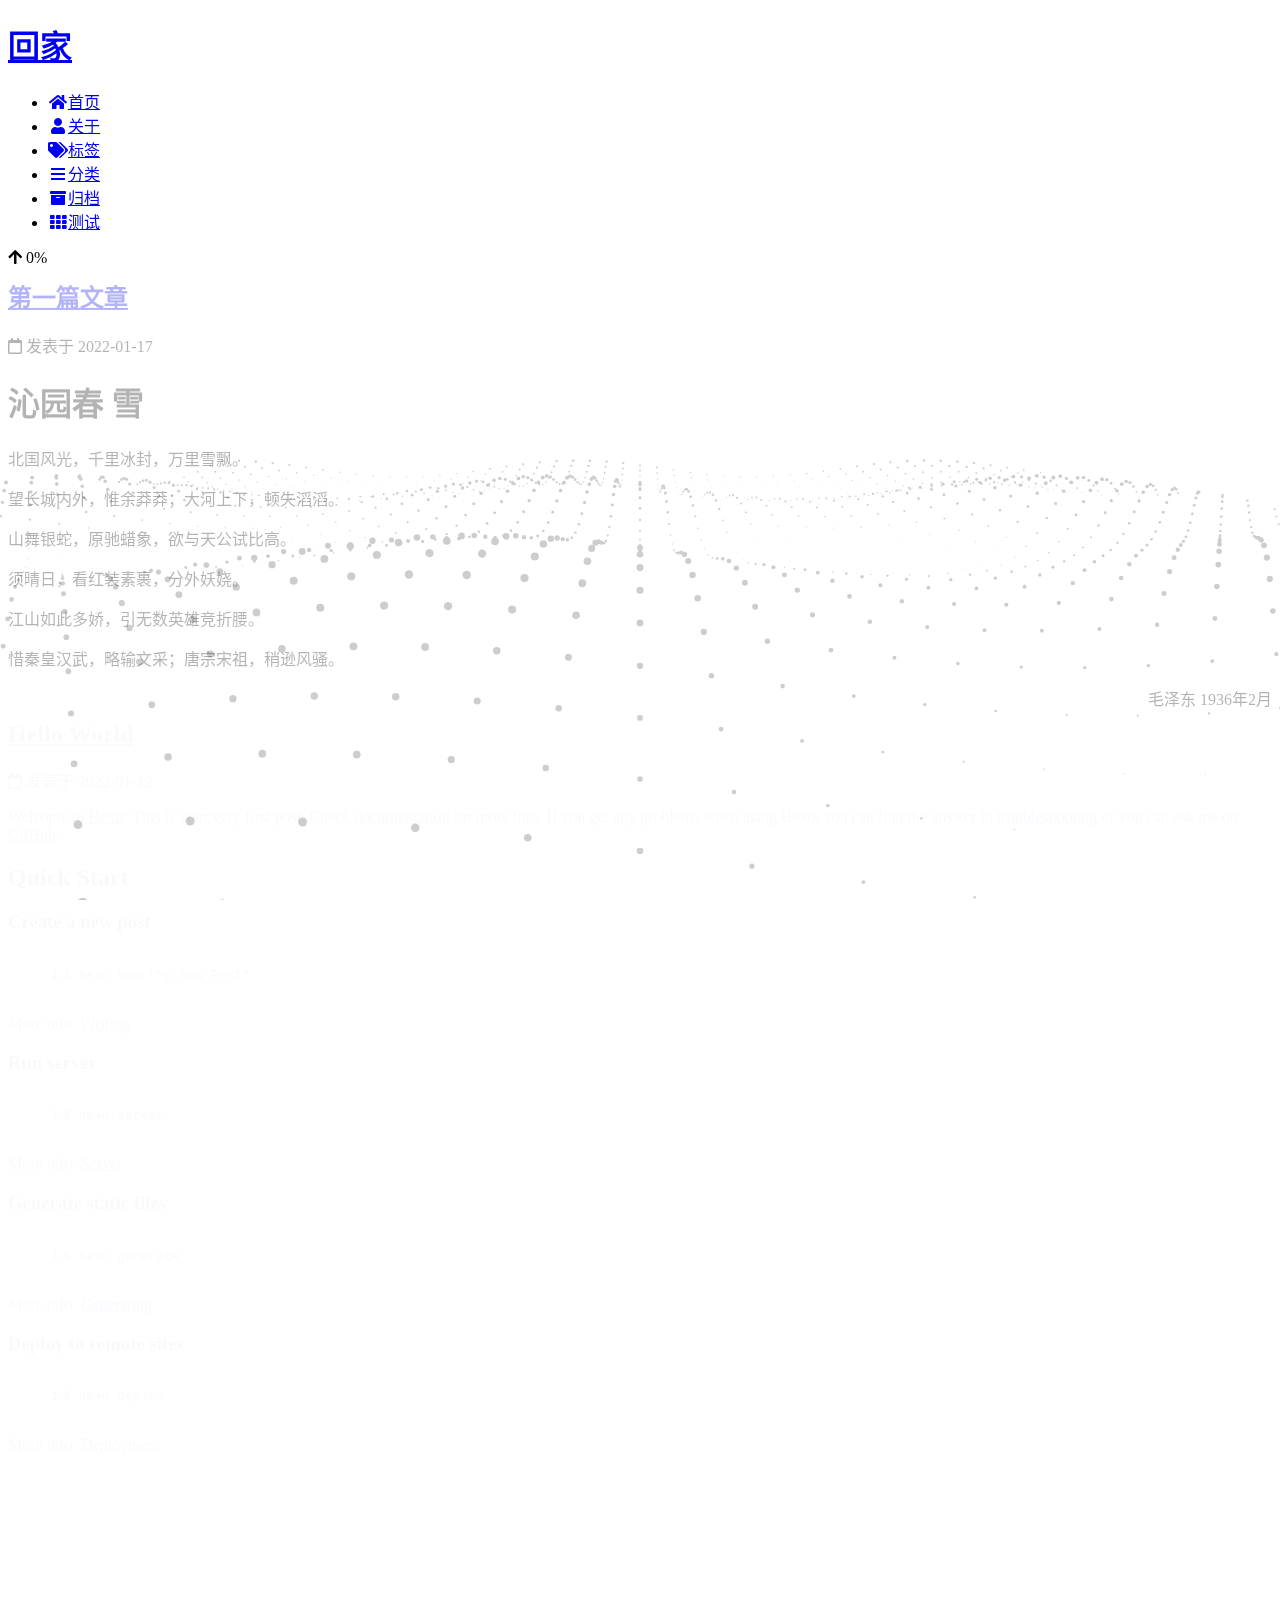
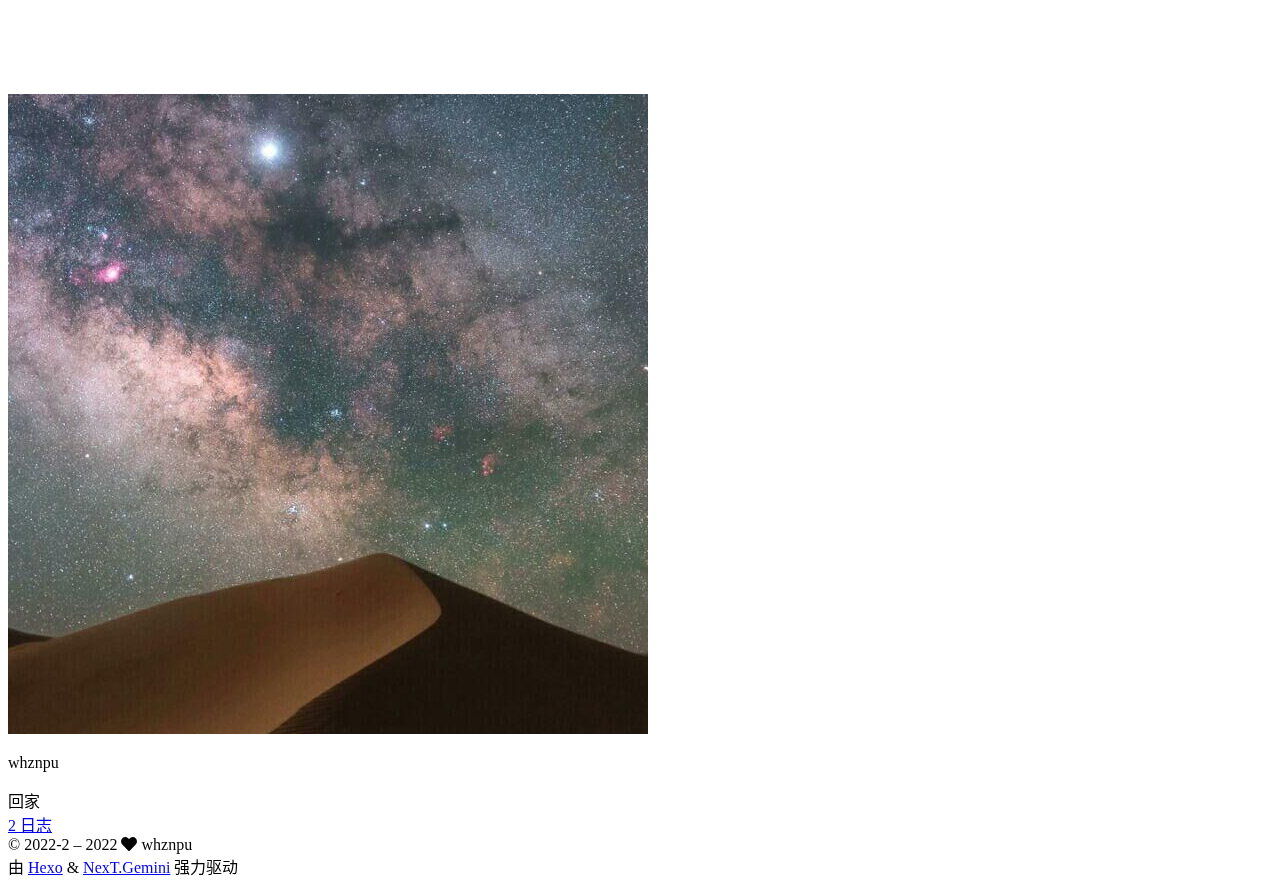
==== index.html @ f965d130 "Site updated: 2022-01-17 21:13:20" ====
<!DOCTYPE html>
<html lang="zh-CN">
<head>
  <meta charset="UTF-8">
<meta name="viewport" content="width=device-width, initial-scale=1, maximum-scale=2">
<meta name="theme-color" content="#222">
<meta name="generator" content="Hexo 6.0.0">
  <link rel="apple-touch-icon" sizes="180x180" href="/images/apple-touch-icon-next.png">
  <link rel="icon" type="image/png" sizes="32x32" href="/images/95.png">
  <link rel="icon" type="image/png" sizes="16x16" href="/images/g8.png">
  <link rel="mask-icon" href="/images/logo.svg" color="#222">

<link rel="stylesheet" href="/css/main.css">


<link rel="stylesheet" href="/lib/font-awesome/css/all.min.css">

<script id="hexo-configurations">
    var NexT = window.NexT || {};
    var CONFIG = {"hostname":"gitee.com","root":"/","scheme":"Gemini","version":"7.8.0","exturl":false,"sidebar":{"position":"left","display":"post","padding":18,"offset":12,"onmobile":false},"copycode":{"enable":false,"show_result":false,"style":null},"back2top":{"enable":true,"sidebar":false,"scrollpercent":false},"bookmark":{"enable":false,"color":"#222","save":"auto"},"fancybox":false,"mediumzoom":false,"lazyload":false,"pangu":false,"comments":{"style":"tabs","active":null,"storage":true,"lazyload":false,"nav":null},"algolia":{"hits":{"per_page":10},"labels":{"input_placeholder":"Search for Posts","hits_empty":"We didn't find any results for the search: ${query}","hits_stats":"${hits} results found in ${time} ms"}},"localsearch":{"enable":false,"trigger":"auto","top_n_per_article":1,"unescape":false,"preload":false},"motion":{"enable":true,"async":false,"transition":{"post_block":"fadeIn","post_header":"slideDownIn","post_body":"slideDownIn","coll_header":"slideLeftIn","sidebar":"slideUpIn"}}};
  </script>

  <meta name="description" content="回家">
<meta property="og:type" content="website">
<meta property="og:title" content="回家">
<meta property="og:url" content="https://gitee.com/wszdc/index.html">
<meta property="og:site_name" content="回家">
<meta property="og:description" content="回家">
<meta property="og:locale" content="zh_CN">
<meta property="article:author" content="whznpu">
<meta name="twitter:card" content="summary">

<link rel="canonical" href="https://gitee.com/wszdc/">


<script id="page-configurations">
  // https://hexo.io/docs/variables.html
  CONFIG.page = {
    sidebar: "",
    isHome : true,
    isPost : false,
    lang   : 'zh-CN'
  };
</script>

  <title>回家</title>
  






  <noscript>
  <style>
  .use-motion .brand,
  .use-motion .menu-item,
  .sidebar-inner,
  .use-motion .post-block,
  .use-motion .pagination,
  .use-motion .comments,
  .use-motion .post-header,
  .use-motion .post-body,
  .use-motion .collection-header { opacity: initial; }

  .use-motion .site-title,
  .use-motion .site-subtitle {
    opacity: initial;
    top: initial;
  }

  .use-motion .logo-line-before i { left: initial; }
  .use-motion .logo-line-after i { right: initial; }
  </style>
</noscript>

</head>

<body itemscope itemtype="http://schema.org/WebPage">
  <div class="container use-motion">
    <div class="headband"></div>

    <header class="header" itemscope itemtype="http://schema.org/WPHeader">
      <div class="header-inner"><div class="site-brand-container">
  <div class="site-nav-toggle">
    <div class="toggle" aria-label="切换导航栏">
      <span class="toggle-line toggle-line-first"></span>
      <span class="toggle-line toggle-line-middle"></span>
      <span class="toggle-line toggle-line-last"></span>
    </div>
  </div>

  <div class="site-meta">

    <a href="/" class="brand" rel="start">
      <span class="logo-line-before"><i></i></span>
      <h1 class="site-title">回家</h1>
      <span class="logo-line-after"><i></i></span>
    </a>
  </div>

  <div class="site-nav-right">
    <div class="toggle popup-trigger">
    </div>
  </div>
</div>




<nav class="site-nav">
  <ul id="menu" class="main-menu menu">
        <li class="menu-item menu-item-home">

    <a href="/" rel="section"><i class="fa fa-home fa-fw"></i>首页</a>

  </li>
        <li class="menu-item menu-item-about">

    <a href="/about/" rel="section"><i class="fa fa-user fa-fw"></i>关于</a>

  </li>
        <li class="menu-item menu-item-tags">

    <a href="/tags/" rel="section"><i class="fa fa-tags fa-fw"></i>标签</a>

  </li>
        <li class="menu-item menu-item-categories">

    <a href="/categories/" rel="section"><i class="fa fa-bars fa-fw"></i>分类</a>

  </li>
        <li class="menu-item menu-item-archives">

    <a href="/archives/" rel="section"><i class="fa fa-archive fa-fw"></i>归档</a>

  </li>
        <li class="menu-item menu-item-test">

    <a href="/test/" rel="section"><i class="fa fa-th fa-fw"></i>测试</a>

  </li>
  </ul>
</nav>




</div>
    </header>

    
  <div class="back-to-top">
    <i class="fa fa-arrow-up"></i>
    <span>0%</span>
  </div>


    <main class="main">
      <div class="main-inner">
        <div class="content-wrap">
          

          <div class="content index posts-expand">
            
      
  
  
  <article itemscope itemtype="http://schema.org/Article" class="post-block" lang="zh-CN">
    <link itemprop="mainEntityOfPage" href="https://gitee.com/wszdc/2022/01/17/%E7%AC%AC%E4%B8%80%E7%AF%87%E6%96%87%E7%AB%A0/">

    <span hidden itemprop="author" itemscope itemtype="http://schema.org/Person">
      <meta itemprop="image" content="/images/avatar.gif">
      <meta itemprop="name" content="whznpu">
      <meta itemprop="description" content="回家">
    </span>

    <span hidden itemprop="publisher" itemscope itemtype="http://schema.org/Organization">
      <meta itemprop="name" content="回家">
    </span>
      <header class="post-header">
        <h2 class="post-title" itemprop="name headline">
          
            <a href="/2022/01/17/%E7%AC%AC%E4%B8%80%E7%AF%87%E6%96%87%E7%AB%A0/" class="post-title-link" itemprop="url">第一篇文章</a>
        </h2>

        <div class="post-meta">
            <span class="post-meta-item">
              <span class="post-meta-item-icon">
                <i class="far fa-calendar"></i>
              </span>
              <span class="post-meta-item-text">发表于</span>
              

              <time title="创建时间：2022-01-17 21:09:58 / 修改时间：21:12:58" itemprop="dateCreated datePublished" datetime="2022-01-17T21:09:58+08:00">2022-01-17</time>
            </span>

          

        </div>
      </header>

    
    
    
    <div class="post-body" itemprop="articleBody">

      
          <h1 id="沁园春-雪"><a href="#沁园春-雪" class="headerlink" title="沁园春 雪"></a>沁园春 雪</h1><p>北国风光，千里冰封，万里雪飘。</p>
<p>望长城内外，惟余莽莽；大河上下，顿失滔滔。</p>
<p>山舞银蛇，原驰蜡象，欲与天公试比高。</p>
<p>须晴日，看红装素裹，分外妖娆。</p>
<p>江山如此多娇，引无数英雄竞折腰。</p>
<p>惜秦皇汉武，略输文采；唐宗宋祖，稍逊风骚。</p>
<p align="right">毛泽东 1936年2月</p>


      
    </div>

    
    
    
      <footer class="post-footer">
        <div class="post-eof"></div>
      </footer>
  </article>
  
  
  

      
  
  
  <article itemscope itemtype="http://schema.org/Article" class="post-block" lang="zh-CN">
    <link itemprop="mainEntityOfPage" href="https://gitee.com/wszdc/2022/01/12/hello-world/">

    <span hidden itemprop="author" itemscope itemtype="http://schema.org/Person">
      <meta itemprop="image" content="/images/avatar.gif">
      <meta itemprop="name" content="whznpu">
      <meta itemprop="description" content="回家">
    </span>

    <span hidden itemprop="publisher" itemscope itemtype="http://schema.org/Organization">
      <meta itemprop="name" content="回家">
    </span>
      <header class="post-header">
        <h2 class="post-title" itemprop="name headline">
          
            <a href="/2022/01/12/hello-world/" class="post-title-link" itemprop="url">Hello World</a>
        </h2>

        <div class="post-meta">
            <span class="post-meta-item">
              <span class="post-meta-item-icon">
                <i class="far fa-calendar"></i>
              </span>
              <span class="post-meta-item-text">发表于</span>

              <time title="创建时间：2022-01-12 22:03:04" itemprop="dateCreated datePublished" datetime="2022-01-12T22:03:04+08:00">2022-01-12</time>
            </span>

          

        </div>
      </header>

    
    
    
    <div class="post-body" itemprop="articleBody">

      
          <p>Welcome to <a target="_blank" rel="noopener" href="https://hexo.io/">Hexo</a>! This is your very first post. Check <a target="_blank" rel="noopener" href="https://hexo.io/docs/">documentation</a> for more info. If you get any problems when using Hexo, you can find the answer in <a target="_blank" rel="noopener" href="https://hexo.io/docs/troubleshooting.html">troubleshooting</a> or you can ask me on <a target="_blank" rel="noopener" href="https://github.com/hexojs/hexo/issues">GitHub</a>.</p>
<h2 id="Quick-Start"><a href="#Quick-Start" class="headerlink" title="Quick Start"></a>Quick Start</h2><h3 id="Create-a-new-post"><a href="#Create-a-new-post" class="headerlink" title="Create a new post"></a>Create a new post</h3><figure class="highlight bash"><table><tr><td class="gutter"><pre><span class="line">1</span><br></pre></td><td class="code"><pre><span class="line">$ hexo new <span class="string">&quot;My New Post&quot;</span></span><br></pre></td></tr></table></figure>

<p>More info: <a target="_blank" rel="noopener" href="https://hexo.io/docs/writing.html">Writing</a></p>
<h3 id="Run-server"><a href="#Run-server" class="headerlink" title="Run server"></a>Run server</h3><figure class="highlight bash"><table><tr><td class="gutter"><pre><span class="line">1</span><br></pre></td><td class="code"><pre><span class="line">$ hexo server</span><br></pre></td></tr></table></figure>

<p>More info: <a target="_blank" rel="noopener" href="https://hexo.io/docs/server.html">Server</a></p>
<h3 id="Generate-static-files"><a href="#Generate-static-files" class="headerlink" title="Generate static files"></a>Generate static files</h3><figure class="highlight bash"><table><tr><td class="gutter"><pre><span class="line">1</span><br></pre></td><td class="code"><pre><span class="line">$ hexo generate</span><br></pre></td></tr></table></figure>

<p>More info: <a target="_blank" rel="noopener" href="https://hexo.io/docs/generating.html">Generating</a></p>
<h3 id="Deploy-to-remote-sites"><a href="#Deploy-to-remote-sites" class="headerlink" title="Deploy to remote sites"></a>Deploy to remote sites</h3><figure class="highlight bash"><table><tr><td class="gutter"><pre><span class="line">1</span><br></pre></td><td class="code"><pre><span class="line">$ hexo deploy</span><br></pre></td></tr></table></figure>

<p>More info: <a target="_blank" rel="noopener" href="https://hexo.io/docs/one-command-deployment.html">Deployment</a></p>

      
    </div>

    
    
    
      <footer class="post-footer">
        <div class="post-eof"></div>
      </footer>
  </article>
  
  
  


  



          </div>
          

<script>
  window.addEventListener('tabs:register', () => {
    let { activeClass } = CONFIG.comments;
    if (CONFIG.comments.storage) {
      activeClass = localStorage.getItem('comments_active') || activeClass;
    }
    if (activeClass) {
      let activeTab = document.querySelector(`a[href="#comment-${activeClass}"]`);
      if (activeTab) {
        activeTab.click();
      }
    }
  });
  if (CONFIG.comments.storage) {
    window.addEventListener('tabs:click', event => {
      if (!event.target.matches('.tabs-comment .tab-content .tab-pane')) return;
      let commentClass = event.target.classList[1];
      localStorage.setItem('comments_active', commentClass);
    });
  }
</script>

        </div>
          
  
  <div class="toggle sidebar-toggle">
    <span class="toggle-line toggle-line-first"></span>
    <span class="toggle-line toggle-line-middle"></span>
    <span class="toggle-line toggle-line-last"></span>
  </div>

  <aside class="sidebar">
    <div class="sidebar-inner">

      <ul class="sidebar-nav motion-element">
        <li class="sidebar-nav-toc">
          文章目录
        </li>
        <li class="sidebar-nav-overview">
          站点概览
        </li>
      </ul>

      <!--noindex-->
      <div class="post-toc-wrap sidebar-panel">
      </div>
      <!--/noindex-->

      <div class="site-overview-wrap sidebar-panel">
        <div class="site-author motion-element" itemprop="author" itemscope itemtype="http://schema.org/Person">
    <img class="site-author-image" itemprop="image" alt="whznpu"
      src="/images/avatar.gif">
  <p class="site-author-name" itemprop="name">whznpu</p>
  <div class="site-description" itemprop="description">回家</div>
</div>
<div class="site-state-wrap motion-element">
  <nav class="site-state">
      <div class="site-state-item site-state-posts">
          <a href="/archives/">
        
          <span class="site-state-item-count">2</span>
          <span class="site-state-item-name">日志</span>
        </a>
      </div>
  </nav>
</div>



      </div>

    </div>
  </aside>
  <div id="sidebar-dimmer"></div>


      </div>
    </main>

    <footer class="footer">
      <div class="footer-inner">
        

        

<div class="copyright">
  
  &copy; 2022-2 – 
  <span itemprop="copyrightYear">2022</span>
  <span class="with-love">
    <i class="fa fa-heart"></i>
  </span>
  <span class="author" itemprop="copyrightHolder">whznpu</span>
</div>
  <div class="powered-by">由 <a href="https://hexo.io/" class="theme-link" rel="noopener" target="_blank">Hexo</a> & <a href="https://theme-next.org/" class="theme-link" rel="noopener" target="_blank">NexT.Gemini</a> 强力驱动
  </div>

        








      </div>
    </footer>
  </div>

  
  <script src="/lib/anime.min.js"></script>
  <script src="/lib/velocity/velocity.min.js"></script>
  <script src="/lib/velocity/velocity.ui.min.js"></script>

<script src="/js/utils.js"></script>

<script src="/js/motion.js"></script>


<script src="/js/schemes/pisces.js"></script>


<script src="/js/next-boot.js"></script>


  <script defer src="/lib/three/three.min.js"></script>
    <script defer src="/lib/three/three-waves.min.js"></script>


  















  

  

</body>
</html>
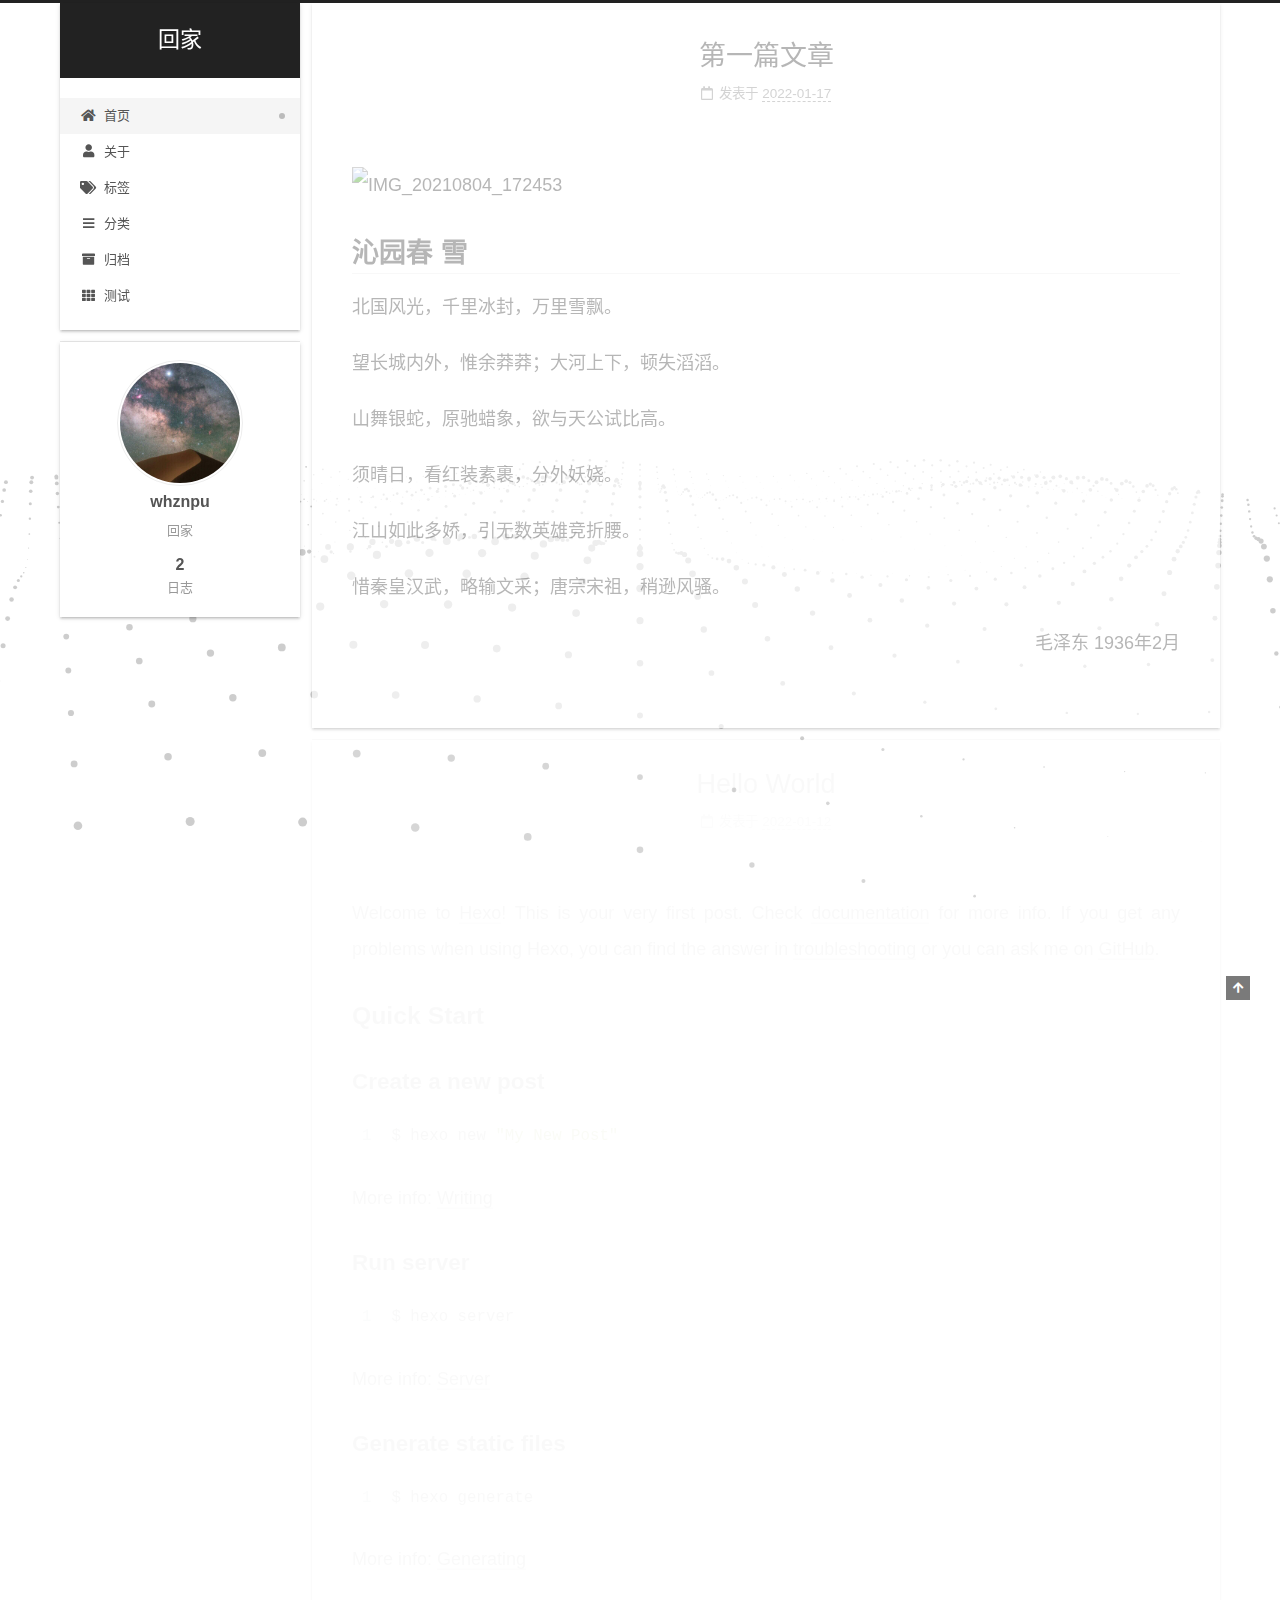
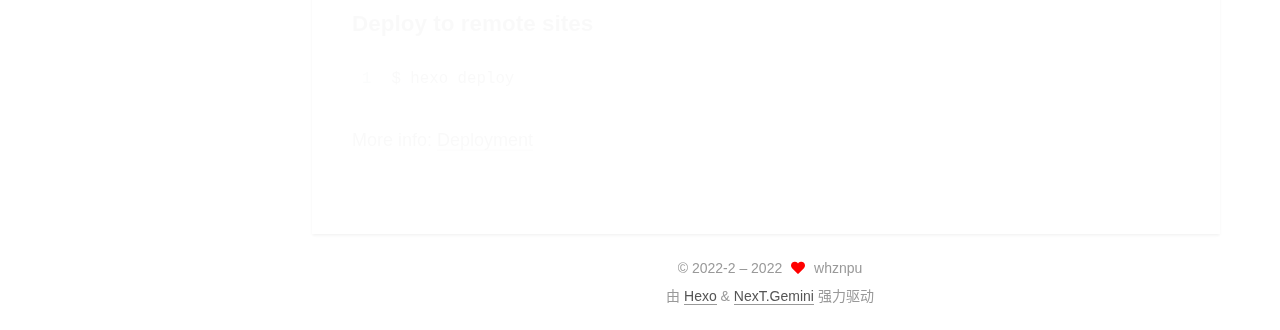
==== commit 431415ab: "Site updated: 2022-01-17 21:26:29" ====
--- a/index.html
+++ b/index.html
@@ -192,7 +192,7 @@
               <span class="post-meta-item-text">发表于</span>
               
 
-              <time title="创建时间：2022-01-17 21:09:58 / 修改时间：21:12:58" itemprop="dateCreated datePublished" datetime="2022-01-17T21:09:58+08:00">2022-01-17</time>
+              <time title="创建时间：2022-01-17 21:09:58 / 修改时间：21:26:05" itemprop="dateCreated datePublished" datetime="2022-01-17T21:09:58+08:00">2022-01-17</time>
             </span>
 
           
@@ -206,7 +206,8 @@
     <div class="post-body" itemprop="articleBody">
 
       
-          <h1 id="沁园春-雪"><a href="#沁园春-雪" class="headerlink" title="沁园春 雪"></a>沁园春 雪</h1><p>北国风光，千里冰封，万里雪飘。</p>
+          <p><img src="IMG_20210804_172453.jpg" alt="IMG_20210804_172453"></p>
+<h1 id="沁园春-雪"><a href="#沁园春-雪" class="headerlink" title="沁园春 雪"></a>沁园春 雪</h1><p>北国风光，千里冰封，万里雪飘。</p>
 <p>望长城内外，惟余莽莽；大河上下，顿失滔滔。</p>
 <p>山舞银蛇，原驰蜡象，欲与天公试比高。</p>
 <p>须晴日，看红装素裹，分外妖娆。</p>
--- a/css/main.css
+++ b/css/main.css
@@ -0,0 +1,2579 @@
+:root {
+  --body-bg-color: #eee;
+  --content-bg-color: #fff;
+  --card-bg-color: #f5f5f5;
+  --text-color: #555;
+  --blockquote-color: #666;
+  --link-color: #555;
+  --link-hover-color: #222;
+  --brand-color: #fff;
+  --brand-hover-color: #fff;
+  --table-row-odd-bg-color: #f9f9f9;
+  --table-row-hover-bg-color: #f5f5f5;
+  --menu-item-bg-color: #f5f5f5;
+  --btn-default-bg: #fff;
+  --btn-default-color: #555;
+  --btn-default-border-color: #555;
+  --btn-default-hover-bg: #222;
+  --btn-default-hover-color: #fff;
+  --btn-default-hover-border-color: #222;
+}
+html {
+  line-height: 1.15; /* 1 */
+  -webkit-text-size-adjust: 100%; /* 2 */
+}
+body {
+  margin: 0;
+}
+main {
+  display: block;
+}
+h1 {
+  font-size: 2em;
+  margin: 0.67em 0;
+}
+hr {
+  box-sizing: content-box; /* 1 */
+  height: 0; /* 1 */
+  overflow: visible; /* 2 */
+}
+pre {
+  font-family: monospace, monospace; /* 1 */
+  font-size: 1em; /* 2 */
+}
+a {
+  background: transparent;
+}
+abbr[title] {
+  border-bottom: none; /* 1 */
+  text-decoration: underline; /* 2 */
+  text-decoration: underline dotted; /* 2 */
+}
+b,
+strong {
+  font-weight: bolder;
+}
+code,
+kbd,
+samp {
+  font-family: monospace, monospace; /* 1 */
+  font-size: 1em; /* 2 */
+}
+small {
+  font-size: 80%;
+}
+sub,
+sup {
+  font-size: 75%;
+  line-height: 0;
+  position: relative;
+  vertical-align: baseline;
+}
+sub {
+  bottom: -0.25em;
+}
+sup {
+  top: -0.5em;
+}
+img {
+  border-style: none;
+}
+button,
+input,
+optgroup,
+select,
+textarea {
+  font-family: inherit; /* 1 */
+  font-size: 100%; /* 1 */
+  line-height: 1.15; /* 1 */
+  margin: 0; /* 2 */
+}
+button,
+input {
+/* 1 */
+  overflow: visible;
+}
+button,
+select {
+/* 1 */
+  text-transform: none;
+}
+button,
+[type='button'],
+[type='reset'],
+[type='submit'] {
+  -webkit-appearance: button;
+}
+button::-moz-focus-inner,
+[type='button']::-moz-focus-inner,
+[type='reset']::-moz-focus-inner,
+[type='submit']::-moz-focus-inner {
+  border-style: none;
+  padding: 0;
+}
+button:-moz-focusring,
+[type='button']:-moz-focusring,
+[type='reset']:-moz-focusring,
+[type='submit']:-moz-focusring {
+  outline: 1px dotted ButtonText;
+}
+fieldset {
+  padding: 0.35em 0.75em 0.625em;
+}
+legend {
+  box-sizing: border-box; /* 1 */
+  color: inherit; /* 2 */
+  display: table; /* 1 */
+  max-width: 100%; /* 1 */
+  padding: 0; /* 3 */
+  white-space: normal; /* 1 */
+}
+progress {
+  vertical-align: baseline;
+}
+textarea {
+  overflow: auto;
+}
+[type='checkbox'],
+[type='radio'] {
+  box-sizing: border-box; /* 1 */
+  padding: 0; /* 2 */
+}
+[type='number']::-webkit-inner-spin-button,
+[type='number']::-webkit-outer-spin-button {
+  height: auto;
+}
+[type='search'] {
+  outline-offset: -2px; /* 2 */
+  -webkit-appearance: textfield; /* 1 */
+}
+[type='search']::-webkit-search-decoration {
+  -webkit-appearance: none;
+}
+::-webkit-file-upload-button {
+  font: inherit; /* 2 */
+  -webkit-appearance: button; /* 1 */
+}
+details {
+  display: block;
+}
+summary {
+  display: list-item;
+}
+template {
+  display: none;
+}
+[hidden] {
+  display: none;
+}
+::selection {
+  background: #262a30;
+  color: #eee;
+}
+html,
+body {
+  height: 100%;
+}
+body {
+  background: var(--body-bg-color);
+  color: var(--text-color);
+  font-family: 'Lato', "PingFang SC", "Microsoft YaHei", sans-serif;
+  font-size: 1em;
+  line-height: 2;
+}
+@media (max-width: 991px) {
+  body {
+    padding-left: 0 !important;
+    padding-right: 0 !important;
+  }
+}
+h1,
+h2,
+h3,
+h4,
+h5,
+h6 {
+  font-family: 'Lato', "PingFang SC", "Microsoft YaHei", sans-serif;
+  font-weight: bold;
+  line-height: 1.5;
+  margin: 20px 0 15px;
+}
+h1 {
+  font-size: 1.5em;
+}
+h2 {
+  font-size: 1.375em;
+}
+h3 {
+  font-size: 1.25em;
+}
+h4 {
+  font-size: 1.125em;
+}
+h5 {
+  font-size: 1em;
+}
+h6 {
+  font-size: 0.875em;
+}
+p {
+  margin: 0 0 20px 0;
+}
+a,
+span.exturl {
+  border-bottom: 1px solid #999;
+  color: var(--link-color);
+  outline: 0;
+  text-decoration: none;
+  overflow-wrap: break-word;
+  word-wrap: break-word;
+  cursor: pointer;
+}
+a:hover,
+span.exturl:hover {
+  border-bottom-color: var(--link-hover-color);
+  color: var(--link-hover-color);
+}
+iframe,
+img,
+video {
+  display: block;
+  margin-left: auto;
+  margin-right: auto;
+  max-width: 100%;
+}
+hr {
+  background-image: repeating-linear-gradient(-45deg, #ddd, #ddd 4px, transparent 4px, transparent 8px);
+  border: 0;
+  height: 3px;
+  margin: 40px 0;
+}
+blockquote {
+  border-left: 4px solid #ddd;
+  color: var(--blockquote-color);
+  margin: 0;
+  padding: 0 15px;
+}
+blockquote cite::before {
+  content: '-';
+  padding: 0 5px;
+}
+dt {
+  font-weight: bold;
+}
+dd {
+  margin: 0;
+  padding: 0;
+}
+kbd {
+  background-color: #f5f5f5;
+  background-image: linear-gradient(#eee, #fff, #eee);
+  border: 1px solid #ccc;
+  border-radius: 0.2em;
+  box-shadow: 0.1em 0.1em 0.2em rgba(0,0,0,0.1);
+  color: #555;
+  font-family: inherit;
+  padding: 0.1em 0.3em;
+  white-space: nowrap;
+}
+.table-container {
+  overflow: auto;
+}
+table {
+  border-collapse: collapse;
+  border-spacing: 0;
+  font-size: 0.875em;
+  margin: 0 0 20px 0;
+  width: 100%;
+}
+tbody tr:nth-of-type(odd) {
+  background: var(--table-row-odd-bg-color);
+}
+tbody tr:hover {
+  background: var(--table-row-hover-bg-color);
+}
+caption,
+th,
+td {
+  font-weight: normal;
+  padding: 8px;
+  vertical-align: middle;
+}
+th,
+td {
+  border: 1px solid #ddd;
+  border-bottom: 3px solid #ddd;
+}
+th {
+  font-weight: 700;
+  padding-bottom: 10px;
+}
+td {
+  border-bottom-width: 1px;
+}
+.btn {
+  background: var(--btn-default-bg);
+  border: 2px solid var(--btn-default-border-color);
+  border-radius: 2px;
+  color: var(--btn-default-color);
+  display: inline-block;
+  font-size: 0.875em;
+  line-height: 2;
+  padding: 0 20px;
+  text-decoration: none;
+  transition-property: background-color;
+  transition-delay: 0s;
+  transition-duration: 0.2s;
+  transition-timing-function: ease-in-out;
+}
+.btn:hover {
+  background: var(--btn-default-hover-bg);
+  border-color: var(--btn-default-hover-border-color);
+  color: var(--btn-default-hover-color);
+}
+.btn + .btn {
+  margin: 0 0 8px 8px;
+}
+.btn .fa-fw {
+  text-align: left;
+  width: 1.285714285714286em;
+}
+.toggle {
+  line-height: 0;
+}
+.toggle .toggle-line {
+  background: #fff;
+  display: inline-block;
+  height: 2px;
+  left: 0;
+  position: relative;
+  top: 0;
+  transition: all 0.4s;
+  vertical-align: top;
+  width: 100%;
+}
+.toggle .toggle-line:not(:first-child) {
+  margin-top: 3px;
+}
+.toggle.toggle-arrow .toggle-line-first {
+  left: 50%;
+  top: 2px;
+  transform: rotate(45deg);
+  width: 50%;
+}
+.toggle.toggle-arrow .toggle-line-middle {
+  left: 2px;
+  width: 90%;
+}
+.toggle.toggle-arrow .toggle-line-last {
+  left: 50%;
+  top: -2px;
+  transform: rotate(-45deg);
+  width: 50%;
+}
+.toggle.toggle-close .toggle-line-first {
+  transform: rotate(-45deg);
+  top: 5px;
+}
+.toggle.toggle-close .toggle-line-middle {
+  opacity: 0;
+}
+.toggle.toggle-close .toggle-line-last {
+  transform: rotate(45deg);
+  top: -5px;
+}
+.highlight,
+pre {
+  background: #f7f7f7;
+  color: #4d4d4c;
+  line-height: 1.6;
+  margin: 0 auto 20px;
+}
+pre,
+code {
+  font-family: consolas, Menlo, monospace, "PingFang SC", "Microsoft YaHei";
+}
+code {
+  background: #eee;
+  border-radius: 3px;
+  color: #555;
+  padding: 2px 4px;
+  overflow-wrap: break-word;
+  word-wrap: break-word;
+}
+.highlight *::selection {
+  background: #d6d6d6;
+}
+.highlight pre {
+  border: 0;
+  margin: 0;
+  padding: 10px 0;
+}
+.highlight table {
+  border: 0;
+  margin: 0;
+  width: auto;
+}
+.highlight td {
+  border: 0;
+  padding: 0;
+}
+.highlight figcaption {
+  background: #eff2f3;
+  color: #4d4d4c;
+  display: flex;
+  font-size: 0.875em;
+  justify-content: space-between;
+  line-height: 1.2;
+  padding: 0.5em;
+}
+.highlight figcaption a {
+  color: #4d4d4c;
+}
+.highlight figcaption a:hover {
+  border-bottom-color: #4d4d4c;
+}
+.highlight .gutter {
+  -moz-user-select: none;
+  -ms-user-select: none;
+  -webkit-user-select: none;
+  user-select: none;
+}
+.highlight .gutter pre {
+  background: #eff2f3;
+  color: #869194;
+  padding-left: 10px;
+  padding-right: 10px;
+  text-align: right;
+}
+.highlight .code pre {
+  background: #f7f7f7;
+  padding-left: 10px;
+  width: 100%;
+}
+.gist table {
+  width: auto;
+}
+.gist table td {
+  border: 0;
+}
+pre {
+  overflow: auto;
+  padding: 10px;
+}
+pre code {
+  background: none;
+  color: #4d4d4c;
+  font-size: 0.875em;
+  padding: 0;
+  text-shadow: none;
+}
+pre .deletion {
+  background: #fdd;
+}
+pre .addition {
+  background: #dfd;
+}
+pre .meta {
+  color: #eab700;
+  -moz-user-select: none;
+  -ms-user-select: none;
+  -webkit-user-select: none;
+  user-select: none;
+}
+pre .comment {
+  color: #8e908c;
+}
+pre .variable,
+pre .attribute,
+pre .tag,
+pre .name,
+pre .regexp,
+pre .ruby .constant,
+pre .xml .tag .title,
+pre .xml .pi,
+pre .xml .doctype,
+pre .html .doctype,
+pre .css .id,
+pre .css .class,
+pre .css .pseudo {
+  color: #c82829;
+}
+pre .number,
+pre .preprocessor,
+pre .built_in,
+pre .builtin-name,
+pre .literal,
+pre .params,
+pre .constant,
+pre .command {
+  color: #f5871f;
+}
+pre .ruby .class .title,
+pre .css .rules .attribute,
+pre .string,
+pre .symbol,
+pre .value,
+pre .inheritance,
+pre .header,
+pre .ruby .symbol,
+pre .xml .cdata,
+pre .special,
+pre .formula {
+  color: #718c00;
+}
+pre .title,
+pre .css .hexcolor {
+  color: #3e999f;
+}
+pre .function,
+pre .python .decorator,
+pre .python .title,
+pre .ruby .function .title,
+pre .ruby .title .keyword,
+pre .perl .sub,
+pre .javascript .title,
+pre .coffeescript .title {
+  color: #4271ae;
+}
+pre .keyword,
+pre .javascript .function {
+  color: #8959a8;
+}
+.blockquote-center {
+  border-left: none;
+  margin: 40px 0;
+  padding: 0;
+  position: relative;
+  text-align: center;
+}
+.blockquote-center .fa {
+  display: block;
+  opacity: 0.6;
+  position: absolute;
+  width: 100%;
+}
+.blockquote-center .fa-quote-left {
+  border-top: 1px solid #ccc;
+  text-align: left;
+  top: -20px;
+}
+.blockquote-center .fa-quote-right {
+  border-bottom: 1px solid #ccc;
+  text-align: right;
+  bottom: -20px;
+}
+.blockquote-center p,
+.blockquote-center div {
+  text-align: center;
+}
+.post-body .group-picture img {
+  margin: 0 auto;
+  padding: 0 3px;
+}
+.group-picture-row {
+  margin-bottom: 6px;
+  overflow: hidden;
+}
+.group-picture-column {
+  float: left;
+  margin-bottom: 10px;
+}
+.post-body .label {
+  color: #555;
+  display: inline;
+  padding: 0 2px;
+}
+.post-body .label.default {
+  background: #f0f0f0;
+}
+.post-body .label.primary {
+  background: #efe6f7;
+}
+.post-body .label.info {
+  background: #e5f2f8;
+}
+.post-body .label.success {
+  background: #e7f4e9;
+}
+.post-body .label.warning {
+  background: #fcf6e1;
+}
+.post-body .label.danger {
+  background: #fae8eb;
+}
+.post-body .tabs {
+  margin-bottom: 20px;
+}
+.post-body .tabs,
+.tabs-comment {
+  display: block;
+  padding-top: 10px;
+  position: relative;
+}
+.post-body .tabs ul.nav-tabs,
+.tabs-comment ul.nav-tabs {
+  display: flex;
+  flex-wrap: wrap;
+  margin: 0;
+  margin-bottom: -1px;
+  padding: 0;
+}
+@media (max-width: 413px) {
+  .post-body .tabs ul.nav-tabs,
+  .tabs-comment ul.nav-tabs {
+    display: block;
+    margin-bottom: 5px;
+  }
+}
+.post-body .tabs ul.nav-tabs li.tab,
+.tabs-comment ul.nav-tabs li.tab {
+  border-bottom: 1px solid #ddd;
+  border-left: 1px solid transparent;
+  border-right: 1px solid transparent;
+  border-top: 3px solid transparent;
+  flex-grow: 1;
+  list-style-type: none;
+  border-radius: 0 0 0 0;
+}
+@media (max-width: 413px) {
+  .post-body .tabs ul.nav-tabs li.tab,
+  .tabs-comment ul.nav-tabs li.tab {
+    border-bottom: 1px solid transparent;
+    border-left: 3px solid transparent;
+    border-right: 1px solid transparent;
+    border-top: 1px solid transparent;
+  }
+}
+@media (max-width: 413px) {
+  .post-body .tabs ul.nav-tabs li.tab,
+  .tabs-comment ul.nav-tabs li.tab {
+    border-radius: 0;
+  }
+}
+.post-body .tabs ul.nav-tabs li.tab a,
+.tabs-comment ul.nav-tabs li.tab a {
+  border-bottom: initial;
+  display: block;
+  line-height: 1.8;
+  outline: 0;
+  padding: 0.25em 0.75em;
+  text-align: center;
+  transition-delay: 0s;
+  transition-duration: 0.2s;
+  transition-timing-function: ease-out;
+}
+.post-body .tabs ul.nav-tabs li.tab a i,
+.tabs-comment ul.nav-tabs li.tab a i {
+  width: 1.285714285714286em;
+}
+.post-body .tabs ul.nav-tabs li.tab.active,
+.tabs-comment ul.nav-tabs li.tab.active {
+  border-bottom: 1px solid transparent;
+  border-left: 1px solid #ddd;
+  border-right: 1px solid #ddd;
+  border-top: 3px solid #fc6423;
+}
+@media (max-width: 413px) {
+  .post-body .tabs ul.nav-tabs li.tab.active,
+  .tabs-comment ul.nav-tabs li.tab.active {
+    border-bottom: 1px solid #ddd;
+    border-left: 3px solid #fc6423;
+    border-right: 1px solid #ddd;
+    border-top: 1px solid #ddd;
+  }
+}
+.post-body .tabs ul.nav-tabs li.tab.active a,
+.tabs-comment ul.nav-tabs li.tab.active a {
+  color: var(--link-color);
+  cursor: default;
+}
+.post-body .tabs .tab-content .tab-pane,
+.tabs-comment .tab-content .tab-pane {
+  border: 1px solid #ddd;
+  border-top: 0;
+  padding: 20px 20px 0 20px;
+  border-radius: 0;
+}
+.post-body .tabs .tab-content .tab-pane:not(.active),
+.tabs-comment .tab-content .tab-pane:not(.active) {
+  display: none;
+}
+.post-body .tabs .tab-content .tab-pane.active,
+.tabs-comment .tab-content .tab-pane.active {
+  display: block;
+}
+.post-body .tabs .tab-content .tab-pane.active:nth-of-type(1),
+.tabs-comment .tab-content .tab-pane.active:nth-of-type(1) {
+  border-radius: 0 0 0 0;
+}
+@media (max-width: 413px) {
+  .post-body .tabs .tab-content .tab-pane.active:nth-of-type(1),
+  .tabs-comment .tab-content .tab-pane.active:nth-of-type(1) {
+    border-radius: 0;
+  }
+}
+.post-body .note {
+  border-radius: 3px;
+  margin-bottom: 20px;
+  padding: 1em;
+  position: relative;
+  border: 1px solid #eee;
+  border-left-width: 5px;
+}
+.post-body .note h2,
+.post-body .note h3,
+.post-body .note h4,
+.post-body .note h5,
+.post-body .note h6 {
+  margin-top: 0;
+  border-bottom: initial;
+  margin-bottom: 0;
+  padding-top: 0;
+}
+.post-body .note p:first-child,
+.post-body .note ul:first-child,
+.post-body .note ol:first-child,
+.post-body .note table:first-child,
+.post-body .note pre:first-child,
+.post-body .note blockquote:first-child,
+.post-body .note img:first-child {
+  margin-top: 0;
+}
+.post-body .note p:last-child,
+.post-body .note ul:last-child,
+.post-body .note ol:last-child,
+.post-body .note table:last-child,
+.post-body .note pre:last-child,
+.post-body .note blockquote:last-child,
+.post-body .note img:last-child {
+  margin-bottom: 0;
+}
+.post-body .note.default {
+  border-left-color: #777;
+}
+.post-body .note.default h2,
+.post-body .note.default h3,
+.post-body .note.default h4,
+.post-body .note.default h5,
+.post-body .note.default h6 {
+  color: #777;
+}
+.post-body .note.primary {
+  border-left-color: #6f42c1;
+}
+.post-body .note.primary h2,
+.post-body .note.primary h3,
+.post-body .note.primary h4,
+.post-body .note.primary h5,
+.post-body .note.primary h6 {
+  color: #6f42c1;
+}
+.post-body .note.info {
+  border-left-color: #428bca;
+}
+.post-body .note.info h2,
+.post-body .note.info h3,
+.post-body .note.info h4,
+.post-body .note.info h5,
+.post-body .note.info h6 {
+  color: #428bca;
+}
+.post-body .note.success {
+  border-left-color: #5cb85c;
+}
+.post-body .note.success h2,
+.post-body .note.success h3,
+.post-body .note.success h4,
+.post-body .note.success h5,
+.post-body .note.success h6 {
+  color: #5cb85c;
+}
+.post-body .note.warning {
+  border-left-color: #f0ad4e;
+}
+.post-body .note.warning h2,
+.post-body .note.warning h3,
+.post-body .note.warning h4,
+.post-body .note.warning h5,
+.post-body .note.warning h6 {
+  color: #f0ad4e;
+}
+.post-body .note.danger {
+  border-left-color: #d9534f;
+}
+.post-body .note.danger h2,
+.post-body .note.danger h3,
+.post-body .note.danger h4,
+.post-body .note.danger h5,
+.post-body .note.danger h6 {
+  color: #d9534f;
+}
+.pagination .prev,
+.pagination .next,
+.pagination .page-number,
+.pagination .space {
+  display: inline-block;
+  margin: 0 10px;
+  padding: 0 11px;
+  position: relative;
+  top: -1px;
+}
+@media (max-width: 767px) {
+  .pagination .prev,
+  .pagination .next,
+  .pagination .page-number,
+  .pagination .space {
+    margin: 0 5px;
+  }
+}
+.pagination {
+  border-top: 1px solid #eee;
+  margin: 120px 0 0;
+  text-align: center;
+}
+.pagination .prev,
+.pagination .next,
+.pagination .page-number {
+  border-bottom: 0;
+  border-top: 1px solid #eee;
+  transition-property: border-color;
+  transition-delay: 0s;
+  transition-duration: 0.2s;
+  transition-timing-function: ease-in-out;
+}
+.pagination .prev:hover,
+.pagination .next:hover,
+.pagination .page-number:hover {
+  border-top-color: #222;
+}
+.pagination .space {
+  margin: 0;
+  padding: 0;
+}
+.pagination .prev {
+  margin-left: 0;
+}
+.pagination .next {
+  margin-right: 0;
+}
+.pagination .page-number.current {
+  background: #ccc;
+  border-top-color: #ccc;
+  color: #fff;
+}
+@media (max-width: 767px) {
+  .pagination {
+    border-top: none;
+  }
+  .pagination .prev,
+  .pagination .next,
+  .pagination .page-number {
+    border-bottom: 1px solid #eee;
+    border-top: 0;
+    margin-bottom: 10px;
+    padding: 0 10px;
+  }
+  .pagination .prev:hover,
+  .pagination .next:hover,
+  .pagination .page-number:hover {
+    border-bottom-color: #222;
+  }
+}
+.comments {
+  margin-top: 60px;
+  overflow: hidden;
+}
+.comment-button-group {
+  display: flex;
+  flex-wrap: wrap-reverse;
+  justify-content: center;
+  margin: 1em 0;
+}
+.comment-button-group .comment-button {
+  margin: 0.1em 0.2em;
+}
+.comment-button-group .comment-button.active {
+  background: var(--btn-default-hover-bg);
+  border-color: var(--btn-default-hover-border-color);
+  color: var(--btn-default-hover-color);
+}
+.comment-position {
+  display: none;
+}
+.comment-position.active {
+  display: block;
+}
+.tabs-comment {
+  background: var(--content-bg-color);
+  margin-top: 4em;
+  padding-top: 0;
+}
+.tabs-comment .comments {
+  border: 0;
+  box-shadow: none;
+  margin-top: 0;
+  padding-top: 0;
+}
+.container {
+  min-height: 100%;
+  position: relative;
+}
+.main-inner {
+  margin: 0 auto;
+  width: calc(100% - 20px);
+}
+@media (min-width: 1200px) {
+  .main-inner {
+    width: 1160px;
+  }
+}
+@media (min-width: 1600px) {
+  .main-inner {
+    width: 73%;
+  }
+}
+@media (max-width: 767px) {
+  .content-wrap {
+    padding: 0 20px;
+  }
+}
+.header {
+  background: transparent;
+}
+.header-inner {
+  margin: 0 auto;
+  width: calc(100% - 20px);
+}
+@media (min-width: 1200px) {
+  .header-inner {
+    width: 1160px;
+  }
+}
+@media (min-width: 1600px) {
+  .header-inner {
+    width: 73%;
+  }
+}
+.site-brand-container {
+  display: flex;
+  flex-shrink: 0;
+  padding: 0 10px;
+}
+.headband {
+  background: #222;
+  height: 3px;
+}
+.site-meta {
+  flex-grow: 1;
+  text-align: center;
+}
+@media (max-width: 767px) {
+  .site-meta {
+    text-align: center;
+  }
+}
+.brand {
+  border-bottom: none;
+  color: var(--brand-color);
+  display: inline-block;
+  line-height: 1.375em;
+  padding: 0 40px;
+  position: relative;
+}
+.brand:hover {
+  color: var(--brand-hover-color);
+}
+.site-title {
+  font-family: 'Lato', "PingFang SC", "Microsoft YaHei", sans-serif;
+  font-size: 1.375em;
+  font-weight: normal;
+  margin: 0;
+}
+.site-subtitle {
+  color: #ddd;
+  font-size: 0.8125em;
+  margin: 10px 0;
+}
+.use-motion .brand {
+  opacity: 0;
+}
+.use-motion .site-title,
+.use-motion .site-subtitle,
+.use-motion .custom-logo-image {
+  opacity: 0;
+  position: relative;
+  top: -10px;
+}
+.site-nav-toggle,
+.site-nav-right {
+  display: none;
+}
+@media (max-width: 767px) {
+  .site-nav-toggle,
+  .site-nav-right {
+    display: flex;
+    flex-direction: column;
+    justify-content: center;
+  }
+}
+.site-nav-toggle .toggle,
+.site-nav-right .toggle {
+  color: var(--text-color);
+  padding: 10px;
+  width: 22px;
+}
+.site-nav-toggle .toggle .toggle-line,
+.site-nav-right .toggle .toggle-line {
+  background: var(--text-color);
+  border-radius: 1px;
+}
+.site-nav {
+  display: block;
+}
+@media (max-width: 767px) {
+  .site-nav {
+    clear: both;
+    display: none;
+  }
+}
+.site-nav.site-nav-on {
+  display: block;
+}
+.menu {
+  margin-top: 20px;
+  padding-left: 0;
+  text-align: center;
+}
+.menu-item {
+  display: inline-block;
+  list-style: none;
+  margin: 0 10px;
+}
+@media (max-width: 767px) {
+  .menu-item {
+    display: block;
+    margin-top: 10px;
+  }
+  .menu-item.menu-item-search {
+    display: none;
+  }
+}
+.menu-item a,
+.menu-item span.exturl {
+  border-bottom: 0;
+  display: block;
+  font-size: 0.8125em;
+  transition-property: border-color;
+  transition-delay: 0s;
+  transition-duration: 0.2s;
+  transition-timing-function: ease-in-out;
+}
+@media (hover: none) {
+  .menu-item a:hover,
+  .menu-item span.exturl:hover {
+    border-bottom-color: transparent !important;
+  }
+}
+.menu-item .fa,
+.menu-item .fab,
+.menu-item .far,
+.menu-item .fas {
+  margin-right: 8px;
+}
+.menu-item .badge {
+  display: inline-block;
+  font-weight: bold;
+  line-height: 1;
+  margin-left: 0.35em;
+  margin-top: 0.35em;
+  text-align: center;
+  white-space: nowrap;
+}
+@media (max-width: 767px) {
+  .menu-item .badge {
+    float: right;
+    margin-left: 0;
+  }
+}
+.menu-item-active a,
+.menu .menu-item a:hover,
+.menu .menu-item span.exturl:hover {
+  background: var(--menu-item-bg-color);
+}
+.use-motion .menu-item {
+  opacity: 0;
+}
+.sidebar {
+  background: #222;
+  bottom: 0;
+  box-shadow: inset 0 2px 6px #000;
+  position: fixed;
+  top: 0;
+}
+@media (max-width: 991px) {
+  .sidebar {
+    display: none;
+  }
+}
+.sidebar-inner {
+  color: #999;
+  padding: 18px 10px;
+  text-align: center;
+}
+.cc-license {
+  margin-top: 10px;
+  text-align: center;
+}
+.cc-license .cc-opacity {
+  border-bottom: none;
+  opacity: 0.7;
+}
+.cc-license .cc-opacity:hover {
+  opacity: 0.9;
+}
+.cc-license img {
+  display: inline-block;
+}
+.site-author-image {
+  border: 1px solid #eee;
+  display: block;
+  margin: 0 auto;
+  max-width: 120px;
+  padding: 2px;
+  border-radius: 50%;
+}
+.site-author-image {
+  transition: transform 1s ease-out;
+}
+.site-author-image:hover {
+  transform: rotateZ(360deg);
+}
+.site-author-name {
+  color: var(--text-color);
+  font-weight: 600;
+  margin: 0;
+  text-align: center;
+}
+.site-description {
+  color: #999;
+  font-size: 0.8125em;
+  margin-top: 0;
+  text-align: center;
+}
+.links-of-author {
+  margin-top: 15px;
+}
+.links-of-author a,
+.links-of-author span.exturl {
+  border-bottom-color: #555;
+  display: inline-block;
+  font-size: 0.8125em;
+  margin-bottom: 10px;
+  margin-right: 10px;
+  vertical-align: middle;
+}
+.links-of-author a::before,
+.links-of-author span.exturl::before {
+  background: #4f58b4;
+  border-radius: 50%;
+  content: ' ';
+  display: inline-block;
+  height: 4px;
+  margin-right: 3px;
+  vertical-align: middle;
+  width: 4px;
+}
+.sidebar-button {
+  margin-top: 15px;
+}
+.sidebar-button a {
+  border: 1px solid #fc6423;
+  border-radius: 4px;
+  color: #fc6423;
+  display: inline-block;
+  padding: 0 15px;
+}
+.sidebar-button a .fa,
+.sidebar-button a .fab,
+.sidebar-button a .far,
+.sidebar-button a .fas {
+  margin-right: 5px;
+}
+.sidebar-button a:hover {
+  background: #fc6423;
+  border: 1px solid #fc6423;
+  color: #fff;
+}
+.sidebar-button a:hover .fa,
+.sidebar-button a:hover .fab,
+.sidebar-button a:hover .far,
+.sidebar-button a:hover .fas {
+  color: #fff;
+}
+.links-of-blogroll {
+  font-size: 0.8125em;
+  margin-top: 10px;
+}
+.links-of-blogroll-title {
+  font-size: 0.875em;
+  font-weight: 600;
+  margin-top: 0;
+}
+.links-of-blogroll-list {
+  list-style: none;
+  margin: 0;
+  padding: 0;
+}
+#sidebar-dimmer {
+  display: none;
+}
+@media (max-width: 767px) {
+  #sidebar-dimmer {
+    background: #000;
+    display: block;
+    height: 100%;
+    left: 100%;
+    opacity: 0;
+    position: fixed;
+    top: 0;
+    width: 100%;
+    z-index: 1100;
+  }
+  .sidebar-active + #sidebar-dimmer {
+    opacity: 0.7;
+    transform: translateX(-100%);
+    transition: opacity 0.5s;
+  }
+}
+.sidebar-nav {
+  margin: 0;
+  padding-bottom: 20px;
+  padding-left: 0;
+}
+.sidebar-nav li {
+  border-bottom: 1px solid transparent;
+  color: var(--text-color);
+  cursor: pointer;
+  display: inline-block;
+  font-size: 0.875em;
+}
+.sidebar-nav li.sidebar-nav-overview {
+  margin-left: 10px;
+}
+.sidebar-nav li:hover {
+  color: #fc6423;
+}
+.sidebar-nav .sidebar-nav-active {
+  border-bottom-color: #fc6423;
+  color: #fc6423;
+}
+.sidebar-nav .sidebar-nav-active:hover {
+  color: #fc6423;
+}
+.sidebar-panel {
+  display: none;
+  overflow-x: hidden;
+  overflow-y: auto;
+}
+.sidebar-panel-active {
+  display: block;
+}
+.sidebar-toggle {
+  background: #222;
+  bottom: 45px;
+  cursor: pointer;
+  height: 14px;
+  left: 30px;
+  padding: 5px;
+  position: fixed;
+  width: 14px;
+  z-index: 1300;
+}
+@media (max-width: 991px) {
+  .sidebar-toggle {
+    left: 20px;
+    opacity: 0.8;
+    display: none;
+  }
+}
+.sidebar-toggle:hover .toggle-line {
+  background: #fc6423;
+}
+.post-toc {
+  font-size: 0.875em;
+}
+.post-toc ol {
+  list-style: none;
+  margin: 0;
+  padding: 0 2px 5px 10px;
+  text-align: left;
+}
+.post-toc ol > ol {
+  padding-left: 0;
+}
+.post-toc ol a {
+  transition-property: all;
+  transition-delay: 0s;
+  transition-duration: 0.2s;
+  transition-timing-function: ease-in-out;
+}
+.post-toc .nav-item {
+  line-height: 1.8;
+  overflow: hidden;
+  text-overflow: ellipsis;
+  white-space: nowrap;
+}
+.post-toc .nav .nav-child {
+  display: none;
+}
+.post-toc .nav .active > .nav-child {
+  display: block;
+}
+.post-toc .nav .active-current > .nav-child {
+  display: block;
+}
+.post-toc .nav .active-current > .nav-child > .nav-item {
+  display: block;
+}
+.post-toc .nav .active > a {
+  border-bottom-color: #fc6423;
+  color: #fc6423;
+}
+.post-toc .nav .active-current > a {
+  color: #fc6423;
+}
+.post-toc .nav .active-current > a:hover {
+  color: #fc6423;
+}
+.site-state {
+  display: flex;
+  justify-content: center;
+  line-height: 1.4;
+  margin-top: 10px;
+  overflow: hidden;
+  text-align: center;
+  white-space: nowrap;
+}
+.site-state-item {
+  padding: 0 15px;
+}
+.site-state-item:not(:first-child) {
+  border-left: 1px solid #eee;
+}
+.site-state-item a {
+  border-bottom: none;
+}
+.site-state-item-count {
+  display: block;
+  font-size: 1em;
+  font-weight: 600;
+  text-align: center;
+}
+.site-state-item-name {
+  color: #999;
+  font-size: 0.8125em;
+}
+.footer {
+  color: #999;
+  font-size: 0.875em;
+  padding: 20px 0;
+}
+.footer.footer-fixed {
+  bottom: 0;
+  left: 0;
+  position: absolute;
+  right: 0;
+}
+.footer-inner {
+  box-sizing: border-box;
+  margin: 0 auto;
+  text-align: center;
+  width: calc(100% - 20px);
+}
+@media (min-width: 1200px) {
+  .footer-inner {
+    width: 1160px;
+  }
+}
+@media (min-width: 1600px) {
+  .footer-inner {
+    width: 73%;
+  }
+}
+.languages {
+  display: inline-block;
+  font-size: 1.125em;
+  position: relative;
+}
+.languages .lang-select-label span {
+  margin: 0 0.5em;
+}
+.languages .lang-select {
+  height: 100%;
+  left: 0;
+  opacity: 0;
+  position: absolute;
+  top: 0;
+  width: 100%;
+}
+.with-love {
+  color: #ff0000;
+  display: inline-block;
+  margin: 0 5px;
+}
+.powered-by,
+.theme-info {
+  display: inline-block;
+}
+@-moz-keyframes iconAnimate {
+  0%, 100% {
+    transform: scale(1);
+  }
+  10%, 30% {
+    transform: scale(0.9);
+  }
+  20%, 40%, 60%, 80% {
+    transform: scale(1.1);
+  }
+  50%, 70% {
+    transform: scale(1.1);
+  }
+}
+@-webkit-keyframes iconAnimate {
+  0%, 100% {
+    transform: scale(1);
+  }
+  10%, 30% {
+    transform: scale(0.9);
+  }
+  20%, 40%, 60%, 80% {
+    transform: scale(1.1);
+  }
+  50%, 70% {
+    transform: scale(1.1);
+  }
+}
+@-o-keyframes iconAnimate {
+  0%, 100% {
+    transform: scale(1);
+  }
+  10%, 30% {
+    transform: scale(0.9);
+  }
+  20%, 40%, 60%, 80% {
+    transform: scale(1.1);
+  }
+  50%, 70% {
+    transform: scale(1.1);
+  }
+}
+@keyframes iconAnimate {
+  0%, 100% {
+    transform: scale(1);
+  }
+  10%, 30% {
+    transform: scale(0.9);
+  }
+  20%, 40%, 60%, 80% {
+    transform: scale(1.1);
+  }
+  50%, 70% {
+    transform: scale(1.1);
+  }
+}
+.back-to-top {
+  font-size: 12px;
+  text-align: center;
+  transition-delay: 0s;
+  transition-duration: 0.2s;
+  transition-timing-function: ease-in-out;
+}
+.back-to-top {
+  background: #222;
+  bottom: -100px;
+  box-sizing: border-box;
+  color: #fff;
+  cursor: pointer;
+  left: 30px;
+  opacity: 0.6;
+  padding: 0 6px;
+  position: fixed;
+  transition-property: bottom;
+  z-index: 1300;
+  width: 24px;
+}
+.back-to-top span {
+  display: none;
+}
+.back-to-top:hover {
+  color: #fc6423;
+}
+.back-to-top.back-to-top-on {
+  bottom: 30px;
+}
+@media (max-width: 991px) {
+  .back-to-top {
+    left: 20px;
+    opacity: 0.8;
+  }
+}
+.post-body {
+  font-family: 'Lato', "PingFang SC", "Microsoft YaHei", sans-serif;
+  overflow-wrap: break-word;
+  word-wrap: break-word;
+}
+@media (min-width: 1200px) {
+  .post-body {
+    font-size: 1.125em;
+  }
+}
+.post-body .exturl .fa {
+  font-size: 0.875em;
+  margin-left: 4px;
+}
+.post-body .image-caption,
+.post-body .figure .caption {
+  color: #999;
+  font-size: 0.875em;
+  font-weight: bold;
+  line-height: 1;
+  margin: -20px auto 15px;
+  text-align: center;
+}
+.post-sticky-flag {
+  display: inline-block;
+  transform: rotate(30deg);
+}
+.post-button {
+  margin-top: 40px;
+  text-align: center;
+}
+.use-motion .post-block,
+.use-motion .pagination,
+.use-motion .comments {
+  opacity: 0;
+}
+.use-motion .post-header {
+  opacity: 0;
+}
+.use-motion .post-body {
+  opacity: 0;
+}
+.use-motion .collection-header {
+  opacity: 0;
+}
+.posts-collapse {
+  margin-left: 35px;
+  position: relative;
+}
+@media (max-width: 767px) {
+  .posts-collapse {
+    margin-left: 0px;
+    margin-right: 0px;
+  }
+}
+.posts-collapse .collection-title {
+  font-size: 1.125em;
+  position: relative;
+}
+.posts-collapse .collection-title::before {
+  background: #999;
+  border: 1px solid #fff;
+  border-radius: 50%;
+  content: ' ';
+  height: 10px;
+  left: 0;
+  margin-left: -6px;
+  margin-top: -4px;
+  position: absolute;
+  top: 50%;
+  width: 10px;
+}
+.posts-collapse .collection-year {
+  font-size: 1.5em;
+  font-weight: bold;
+  margin: 60px 0;
+  position: relative;
+}
+.posts-collapse .collection-year::before {
+  background: #bbb;
+  border-radius: 50%;
+  content: ' ';
+  height: 8px;
+  left: 0;
+  margin-left: -4px;
+  margin-top: -4px;
+  position: absolute;
+  top: 50%;
+  width: 8px;
+}
+.posts-collapse .collection-header {
+  display: block;
+  margin: 0 0 0 20px;
+}
+.posts-collapse .collection-header small {
+  color: #bbb;
+  margin-left: 5px;
+}
+.posts-collapse .post-header {
+  border-bottom: 1px dashed #ccc;
+  margin: 30px 0;
+  padding-left: 15px;
+  position: relative;
+  transition-property: border;
+  transition-delay: 0s;
+  transition-duration: 0.2s;
+  transition-timing-function: ease-in-out;
+}
+.posts-collapse .post-header::before {
+  background: #bbb;
+  border: 1px solid #fff;
+  border-radius: 50%;
+  content: ' ';
+  height: 6px;
+  left: 0;
+  margin-left: -4px;
+  position: absolute;
+  top: 0.75em;
+  transition-property: background;
+  width: 6px;
+  transition-delay: 0s;
+  transition-duration: 0.2s;
+  transition-timing-function: ease-in-out;
+}
+.posts-collapse .post-header:hover {
+  border-bottom-color: #666;
+}
+.posts-collapse .post-header:hover::before {
+  background: #222;
+}
+.posts-collapse .post-meta {
+  display: inline;
+  font-size: 0.75em;
+  margin-right: 10px;
+}
+.posts-collapse .post-title {
+  display: inline;
+}
+.posts-collapse .post-title a,
+.posts-collapse .post-title span.exturl {
+  border-bottom: none;
+  color: var(--link-color);
+}
+.posts-collapse .post-title .fa-external-link-alt {
+  font-size: 0.875em;
+  margin-left: 5px;
+}
+.posts-collapse::before {
+  background: #f5f5f5;
+  content: ' ';
+  height: 100%;
+  left: 0;
+  margin-left: -2px;
+  position: absolute;
+  top: 1.25em;
+  width: 4px;
+}
+.post-eof {
+  background: #ccc;
+  height: 1px;
+  margin: 80px auto 60px;
+  text-align: center;
+  width: 8%;
+}
+.post-block:last-of-type .post-eof {
+  display: none;
+}
+.content {
+  padding-top: 40px;
+}
+@media (min-width: 992px) {
+  .post-body {
+    text-align: justify;
+  }
+}
+@media (max-width: 991px) {
+  .post-body {
+    text-align: justify;
+  }
+}
+.post-body h1,
+.post-body h2,
+.post-body h3,
+.post-body h4,
+.post-body h5,
+.post-body h6 {
+  padding-top: 10px;
+}
+.post-body h1 .header-anchor,
+.post-body h2 .header-anchor,
+.post-body h3 .header-anchor,
+.post-body h4 .header-anchor,
+.post-body h5 .header-anchor,
+.post-body h6 .header-anchor {
+  border-bottom-style: none;
+  color: #ccc;
+  float: right;
+  margin-left: 10px;
+  visibility: hidden;
+}
+.post-body h1 .header-anchor:hover,
+.post-body h2 .header-anchor:hover,
+.post-body h3 .header-anchor:hover,
+.post-body h4 .header-anchor:hover,
+.post-body h5 .header-anchor:hover,
+.post-body h6 .header-anchor:hover {
+  color: inherit;
+}
+.post-body h1:hover .header-anchor,
+.post-body h2:hover .header-anchor,
+.post-body h3:hover .header-anchor,
+.post-body h4:hover .header-anchor,
+.post-body h5:hover .header-anchor,
+.post-body h6:hover .header-anchor {
+  visibility: visible;
+}
+.post-body iframe,
+.post-body img,
+.post-body video {
+  margin-bottom: 20px;
+}
+.post-body .video-container {
+  height: 0;
+  margin-bottom: 20px;
+  overflow: hidden;
+  padding-top: 75%;
+  position: relative;
+  width: 100%;
+}
+.post-body .video-container iframe,
+.post-body .video-container object,
+.post-body .video-container embed {
+  height: 100%;
+  left: 0;
+  margin: 0;
+  position: absolute;
+  top: 0;
+  width: 100%;
+}
+.post-gallery {
+  align-items: center;
+  display: grid;
+  grid-gap: 10px;
+  grid-template-columns: 1fr 1fr 1fr;
+  margin-bottom: 20px;
+}
+@media (max-width: 767px) {
+  .post-gallery {
+    grid-template-columns: 1fr 1fr;
+  }
+}
+.post-gallery a {
+  border: 0;
+}
+.post-gallery img {
+  margin: 0;
+}
+.posts-expand .post-header {
+  font-size: 1.125em;
+}
+.posts-expand .post-title {
+  font-size: 1.5em;
+  font-weight: normal;
+  margin: initial;
+  text-align: center;
+  overflow-wrap: break-word;
+  word-wrap: break-word;
+}
+.posts-expand .post-title-link {
+  border-bottom: none;
+  color: var(--link-color);
+  display: inline-block;
+  position: relative;
+  vertical-align: top;
+}
+.posts-expand .post-title-link::before {
+  background: var(--link-color);
+  bottom: 0;
+  content: '';
+  height: 2px;
+  left: 0;
+  position: absolute;
+  transform: scaleX(0);
+  visibility: hidden;
+  width: 100%;
+  transition-delay: 0s;
+  transition-duration: 0.2s;
+  transition-timing-function: ease-in-out;
+}
+.posts-expand .post-title-link:hover::before {
+  transform: scaleX(1);
+  visibility: visible;
+}
+.posts-expand .post-title-link .fa-external-link-alt {
+  font-size: 0.875em;
+  margin-left: 5px;
+}
+.posts-expand .post-meta {
+  color: #999;
+  font-family: 'Lato', "PingFang SC", "Microsoft YaHei", sans-serif;
+  font-size: 0.75em;
+  margin: 3px 0 60px 0;
+  text-align: center;
+}
+.posts-expand .post-meta .post-description {
+  font-size: 0.875em;
+  margin-top: 2px;
+}
+.posts-expand .post-meta time {
+  border-bottom: 1px dashed #999;
+  cursor: pointer;
+}
+.post-meta .post-meta-item + .post-meta-item::before {
+  content: '|';
+  margin: 0 0.5em;
+}
+.post-meta-divider {
+  margin: 0 0.5em;
+}
+.post-meta-item-icon {
+  margin-right: 3px;
+}
+@media (max-width: 991px) {
+  .post-meta-item-icon {
+    display: inline-block;
+  }
+}
+@media (max-width: 991px) {
+  .post-meta-item-text {
+    display: none;
+  }
+}
+.post-nav {
+  border-top: 1px solid #eee;
+  display: flex;
+  justify-content: space-between;
+  margin-top: 15px;
+  padding: 10px 5px 0;
+}
+.post-nav-item {
+  flex: 1;
+}
+.post-nav-item a {
+  border-bottom: none;
+  display: block;
+  font-size: 0.875em;
+  line-height: 1.6;
+  position: relative;
+}
+.post-nav-item a:active {
+  top: 2px;
+}
+.post-nav-item .fa {
+  font-size: 0.75em;
+}
+.post-nav-item:first-child {
+  margin-right: 15px;
+}
+.post-nav-item:first-child .fa {
+  margin-right: 5px;
+}
+.post-nav-item:last-child {
+  margin-left: 15px;
+  text-align: right;
+}
+.post-nav-item:last-child .fa {
+  margin-left: 5px;
+}
+.rtl.post-body p,
+.rtl.post-body a,
+.rtl.post-body h1,
+.rtl.post-body h2,
+.rtl.post-body h3,
+.rtl.post-body h4,
+.rtl.post-body h5,
+.rtl.post-body h6,
+.rtl.post-body li,
+.rtl.post-body ul,
+.rtl.post-body ol {
+  direction: rtl;
+  font-family: UKIJ Ekran;
+}
+.rtl.post-title {
+  font-family: UKIJ Ekran;
+}
+.post-tags {
+  margin-top: 40px;
+  text-align: center;
+}
+.post-tags a {
+  display: inline-block;
+  font-size: 0.8125em;
+}
+.post-tags a:not(:last-child) {
+  margin-right: 10px;
+}
+.post-widgets {
+  border-top: 1px solid #eee;
+  margin-top: 15px;
+  text-align: center;
+}
+.wp_rating {
+  height: 20px;
+  line-height: 20px;
+  margin-top: 10px;
+  padding-top: 6px;
+  text-align: center;
+}
+.social-like {
+  display: flex;
+  font-size: 0.875em;
+  justify-content: center;
+  text-align: center;
+}
+.reward-container {
+  margin: 20px auto;
+  padding: 10px 0;
+  text-align: center;
+  width: 90%;
+}
+.reward-container button {
+  background: transparent;
+  border: 1px solid #fc6423;
+  border-radius: 0;
+  color: #fc6423;
+  cursor: pointer;
+  line-height: 2;
+  outline: 0;
+  padding: 0 15px;
+  vertical-align: text-top;
+}
+.reward-container button:hover {
+  background: #fc6423;
+  border: 1px solid transparent;
+  color: #fa9366;
+}
+#qr {
+  padding-top: 20px;
+}
+#qr a {
+  border: 0;
+}
+#qr img {
+  display: inline-block;
+  margin: 0.8em 2em 0 2em;
+  max-width: 100%;
+  width: 180px;
+}
+#qr p {
+  text-align: center;
+}
+.category-all-page .category-all-title {
+  text-align: center;
+}
+.category-all-page .category-all {
+  margin-top: 20px;
+}
+.category-all-page .category-list {
+  list-style: none;
+  margin: 0;
+  padding: 0;
+}
+.category-all-page .category-list-item {
+  margin: 5px 10px;
+}
+.category-all-page .category-list-count {
+  color: #bbb;
+}
+.category-all-page .category-list-count::before {
+  content: ' (';
+  display: inline;
+}
+.category-all-page .category-list-count::after {
+  content: ') ';
+  display: inline;
+}
+.category-all-page .category-list-child {
+  padding-left: 10px;
+}
+.event-list {
+  padding: 0;
+}
+.event-list hr {
+  background: #222;
+  margin: 20px 0 45px 0;
+}
+.event-list hr::after {
+  background: #222;
+  color: #fff;
+  content: 'NOW';
+  display: inline-block;
+  font-weight: bold;
+  padding: 0 5px;
+  text-align: right;
+}
+.event-list .event {
+  background: #222;
+  margin: 20px 0;
+  min-height: 40px;
+  padding: 15px 0 15px 10px;
+}
+.event-list .event .event-summary {
+  color: #fff;
+  margin: 0;
+  padding-bottom: 3px;
+}
+.event-list .event .event-summary::before {
+  animation: dot-flash 1s alternate infinite ease-in-out;
+  color: #fff;
+  content: '\f111';
+  display: inline-block;
+  font-size: 10px;
+  margin-right: 25px;
+  vertical-align: middle;
+  font-family: 'Font Awesome 5 Free';
+  font-weight: 900;
+}
+.event-list .event .event-relative-time {
+  color: #bbb;
+  display: inline-block;
+  font-size: 12px;
+  font-weight: normal;
+  padding-left: 12px;
+}
+.event-list .event .event-details {
+  color: #fff;
+  display: block;
+  line-height: 18px;
+  margin-left: 56px;
+  padding-bottom: 6px;
+  padding-top: 3px;
+  text-indent: -24px;
+}
+.event-list .event .event-details::before {
+  color: #fff;
+  display: inline-block;
+  margin-right: 9px;
+  text-align: center;
+  text-indent: 0;
+  width: 14px;
+  font-family: 'Font Awesome 5 Free';
+  font-weight: 900;
+}
+.event-list .event .event-details.event-location::before {
+  content: '\f041';
+}
+.event-list .event .event-details.event-duration::before {
+  content: '\f017';
+}
+.event-list .event-past {
+  background: #f5f5f5;
+}
+.event-list .event-past .event-summary,
+.event-list .event-past .event-details {
+  color: #bbb;
+  opacity: 0.9;
+}
+.event-list .event-past .event-summary::before,
+.event-list .event-past .event-details::before {
+  animation: none;
+  color: #bbb;
+}
+@-moz-keyframes dot-flash {
+  from {
+    opacity: 1;
+    transform: scale(1);
+  }
+  to {
+    opacity: 0;
+    transform: scale(0.8);
+  }
+}
+@-webkit-keyframes dot-flash {
+  from {
+    opacity: 1;
+    transform: scale(1);
+  }
+  to {
+    opacity: 0;
+    transform: scale(0.8);
+  }
+}
+@-o-keyframes dot-flash {
+  from {
+    opacity: 1;
+    transform: scale(1);
+  }
+  to {
+    opacity: 0;
+    transform: scale(0.8);
+  }
+}
+@keyframes dot-flash {
+  from {
+    opacity: 1;
+    transform: scale(1);
+  }
+  to {
+    opacity: 0;
+    transform: scale(0.8);
+  }
+}
+ul.breadcrumb {
+  font-size: 0.75em;
+  list-style: none;
+  margin: 1em 0;
+  padding: 0 2em;
+  text-align: center;
+}
+ul.breadcrumb li {
+  display: inline;
+}
+ul.breadcrumb li + li::before {
+  content: '/\00a0';
+  font-weight: normal;
+  padding: 0.5em;
+}
+ul.breadcrumb li + li:last-child {
+  font-weight: bold;
+}
+.tag-cloud {
+  text-align: center;
+}
+.tag-cloud a {
+  display: inline-block;
+  margin: 10px;
+}
+.tag-cloud a:hover {
+  color: var(--link-hover-color) !important;
+}
+.header {
+  margin: 0 auto;
+  position: relative;
+  width: calc(100% - 20px);
+}
+@media (min-width: 1200px) {
+  .header {
+    width: 1160px;
+  }
+}
+@media (min-width: 1600px) {
+  .header {
+    width: 73%;
+  }
+}
+@media (max-width: 991px) {
+  .header {
+    width: auto;
+  }
+}
+.header-inner {
+  background: var(--content-bg-color);
+  border-radius: initial;
+  box-shadow: 0 2px 2px 0 rgba(0,0,0,0.12), 0 3px 1px -2px rgba(0,0,0,0.06), 0 1px 5px 0 rgba(0,0,0,0.12);
+  overflow: hidden;
+  padding: 0;
+  position: absolute;
+  top: 0;
+  width: 240px;
+}
+@media (min-width: 1200px) {
+  .header-inner {
+    width: 240px;
+  }
+}
+@media (max-width: 991px) {
+  .header-inner {
+    border-radius: initial;
+    position: relative;
+    width: auto;
+  }
+}
+.main-inner {
+  align-items: flex-start;
+  display: flex;
+  justify-content: space-between;
+  flex-direction: row-reverse;
+}
+@media (max-width: 991px) {
+  .main-inner {
+    width: auto;
+  }
+}
+.content-wrap {
+  background: var(--content-bg-color);
+  border-radius: initial;
+  box-shadow: 0 2px 2px 0 rgba(0,0,0,0.12), 0 3px 1px -2px rgba(0,0,0,0.06), 0 1px 5px 0 rgba(0,0,0,0.12);
+  box-sizing: border-box;
+  padding: 40px;
+  width: calc(100% - 252px);
+}
+@media (max-width: 991px) {
+  .content-wrap {
+    border-radius: initial;
+    padding: 20px;
+    width: 100%;
+  }
+}
+.footer-inner {
+  padding-left: 260px;
+}
+.back-to-top {
+  left: auto;
+  right: 30px;
+}
+@media (max-width: 991px) {
+  .back-to-top {
+    right: 20px;
+  }
+}
+@media (max-width: 991px) {
+  .footer-inner {
+    padding-left: 0;
+    padding-right: 0;
+    width: auto;
+  }
+}
+.site-brand-container {
+  background: #222;
+}
+@media (max-width: 991px) {
+  .site-brand-container {
+    box-shadow: 0 0 16px rgba(0,0,0,0.5);
+  }
+}
+.site-meta {
+  padding: 20px 0;
+}
+.brand {
+  padding: 0;
+}
+.site-subtitle {
+  margin: 10px 10px 0;
+}
+.custom-logo-image {
+  margin-top: 20px;
+}
+@media (max-width: 991px) {
+  .custom-logo-image {
+    display: none;
+  }
+}
+@media (min-width: 768px) and (max-width: 991px) {
+  .site-nav-toggle,
+  .site-nav-right {
+    display: flex;
+    flex-direction: column;
+    justify-content: center;
+  }
+}
+.site-nav-toggle .toggle,
+.site-nav-right .toggle {
+  color: #fff;
+}
+.site-nav-toggle .toggle .toggle-line,
+.site-nav-right .toggle .toggle-line {
+  background: #fff;
+}
+@media (min-width: 768px) and (max-width: 991px) {
+  .site-nav {
+    display: none;
+  }
+}
+.menu .menu-item {
+  display: block;
+  margin: 0;
+}
+.menu .menu-item a,
+.menu .menu-item span.exturl {
+  padding: 5px 20px;
+  position: relative;
+  text-align: left;
+  transition-property: background-color;
+}
+@media (max-width: 991px) {
+  .menu .menu-item.menu-item-search {
+    display: none;
+  }
+}
+.menu .menu-item .badge {
+  background: #ccc;
+  border-radius: 10px;
+  color: #fff;
+  float: right;
+  padding: 2px 5px;
+  text-shadow: 1px 1px 0 rgba(0,0,0,0.1);
+  vertical-align: middle;
+}
+.main-menu .menu-item-active a::after {
+  background: #bbb;
+  border-radius: 50%;
+  content: ' ';
+  height: 6px;
+  margin-top: -3px;
+  position: absolute;
+  right: 15px;
+  top: 50%;
+  width: 6px;
+}
+.sub-menu {
+  background: var(--content-bg-color);
+  border-bottom: 1px solid #ddd;
+  margin: 0;
+  padding: 6px 0;
+}
+.sub-menu .menu-item {
+  display: inline-block;
+}
+.sub-menu .menu-item a,
+.sub-menu .menu-item span.exturl {
+  background: transparent;
+  margin: 5px 10px;
+  padding: initial;
+}
+.sub-menu .menu-item a:hover,
+.sub-menu .menu-item span.exturl:hover {
+  background: transparent;
+  color: #fc6423;
+}
+.sub-menu .menu-item-active a {
+  border-bottom-color: #fc6423;
+  color: #fc6423;
+}
+.sub-menu .menu-item-active a:hover {
+  border-bottom-color: #fc6423;
+}
+.sidebar {
+  background: var(--body-bg-color);
+  box-shadow: none;
+  margin-top: 100%;
+  position: static;
+  width: 240px;
+}
+@media (max-width: 991px) {
+  .sidebar {
+    display: none;
+  }
+}
+.sidebar-toggle {
+  display: none;
+}
+.sidebar-inner {
+  background: var(--content-bg-color);
+  border-radius: initial;
+  box-shadow: 0 2px 2px 0 rgba(0,0,0,0.12), 0 3px 1px -2px rgba(0,0,0,0.06), 0 1px 5px 0 rgba(0,0,0,0.12), 0 -1px 0.5px 0 rgba(0,0,0,0.09);
+  box-sizing: border-box;
+  color: var(--text-color);
+  width: 240px;
+  opacity: 0;
+}
+.sidebar-inner.affix {
+  position: fixed;
+  top: 12px;
+}
+.sidebar-inner.affix-bottom {
+  position: absolute;
+}
+.site-state-item {
+  padding: 0 10px;
+}
+.sidebar-button {
+  border-bottom: 1px dotted #ccc;
+  border-top: 1px dotted #ccc;
+  margin-top: 10px;
+  text-align: center;
+}
+.sidebar-button a {
+  border: 0;
+  color: #fc6423;
+  display: block;
+}
+.sidebar-button a:hover {
+  background: none;
+  border: 0;
+  color: #e34603;
+}
+.sidebar-button a:hover .fa,
+.sidebar-button a:hover .fab,
+.sidebar-button a:hover .far,
+.sidebar-button a:hover .fas {
+  color: #e34603;
+}
+.links-of-author {
+  display: flex;
+  flex-wrap: wrap;
+  margin-top: 10px;
+  justify-content: center;
+}
+.links-of-author-item {
+  margin: 5px 0 0;
+  width: 50%;
+}
+.links-of-author-item a,
+.links-of-author-item span.exturl {
+  box-sizing: border-box;
+  display: inline-block;
+  margin-bottom: 0;
+  margin-right: 0;
+  max-width: 216px;
+  overflow: hidden;
+  padding: 0 5px;
+  text-overflow: ellipsis;
+  white-space: nowrap;
+}
+.links-of-author-item a,
+.links-of-author-item span.exturl {
+  border-bottom: none;
+  display: block;
+  text-decoration: none;
+}
+.links-of-author-item a::before,
+.links-of-author-item span.exturl::before {
+  display: none;
+}
+.links-of-author-item a:hover,
+.links-of-author-item span.exturl:hover {
+  background: var(--body-bg-color);
+  border-radius: 4px;
+}
+.links-of-author-item .fa,
+.links-of-author-item .fab,
+.links-of-author-item .far,
+.links-of-author-item .fas {
+  margin-right: 2px;
+}
+.links-of-blogroll-item {
+  padding: 0;
+}
+.content-wrap {
+  background: initial;
+  box-shadow: initial;
+  padding: initial;
+}
+.post-block {
+  background: var(--content-bg-color);
+  border-radius: initial;
+  box-shadow: 0 2px 2px 0 rgba(0,0,0,0.12), 0 3px 1px -2px rgba(0,0,0,0.06), 0 1px 5px 0 rgba(0,0,0,0.12);
+  padding: 40px;
+}
+.post-block + .post-block {
+  border-radius: initial;
+  box-shadow: 0 2px 2px 0 rgba(0,0,0,0.12), 0 3px 1px -2px rgba(0,0,0,0.06), 0 1px 5px 0 rgba(0,0,0,0.12), 0 -1px 0.5px 0 rgba(0,0,0,0.09);
+  margin-top: 12px;
+}
+.comments {
+  background: var(--content-bg-color);
+  border-radius: initial;
+  box-shadow: 0 2px 2px 0 rgba(0,0,0,0.12), 0 3px 1px -2px rgba(0,0,0,0.06), 0 1px 5px 0 rgba(0,0,0,0.12), 0 -1px 0.5px 0 rgba(0,0,0,0.09);
+  margin-top: 12px;
+  padding: 40px;
+}
+.tabs-comment {
+  margin-top: 1em;
+}
+.content {
+  padding-top: initial;
+}
+.post-eof {
+  display: none;
+}
+.pagination {
+  background: var(--content-bg-color);
+  border-radius: initial;
+  border-top: initial;
+  box-shadow: 0 2px 2px 0 rgba(0,0,0,0.12), 0 3px 1px -2px rgba(0,0,0,0.06), 0 1px 5px 0 rgba(0,0,0,0.12), 0 -1px 0.5px 0 rgba(0,0,0,0.09);
+  margin: 12px 0 0;
+  padding: 10px 0 10px;
+}
+.pagination .prev,
+.pagination .next,
+.pagination .page-number {
+  margin-bottom: initial;
+  top: initial;
+}
+.main {
+  padding-bottom: initial;
+}
+.footer {
+  bottom: auto;
+}
+.sub-menu {
+  border-bottom: initial;
+  box-shadow: 0 2px 2px 0 rgba(0,0,0,0.12), 0 3px 1px -2px rgba(0,0,0,0.06), 0 1px 5px 0 rgba(0,0,0,0.12);
+}
+.sub-menu + .content .post-block {
+  box-shadow: 0 2px 2px 0 rgba(0,0,0,0.12), 0 3px 1px -2px rgba(0,0,0,0.06), 0 1px 5px 0 rgba(0,0,0,0.12), 0 -1px 0.5px 0 rgba(0,0,0,0.09);
+  margin-top: 12px;
+}
+@media (min-width: 768px) and (max-width: 991px) {
+  .sub-menu + .content .post-block {
+    margin-top: 10px;
+  }
+}
+@media (max-width: 767px) {
+  .sub-menu + .content .post-block {
+    margin-top: 8px;
+  }
+}
+.post-body h1,
+.post-body h2 {
+  border-bottom: 1px solid #eee;
+}
+.post-body h3 {
+  border-bottom: 1px dotted #eee;
+}
+@media (min-width: 768px) and (max-width: 991px) {
+  .content-wrap {
+    padding: 10px;
+  }
+  .posts-expand .post-button {
+    margin-top: 20px;
+  }
+  .post-block {
+    border-radius: initial;
+    box-shadow: 0 2px 2px 0 rgba(0,0,0,0.12), 0 3px 1px -2px rgba(0,0,0,0.06), 0 1px 5px 0 rgba(0,0,0,0.12), 0 -1px 0.5px 0 rgba(0,0,0,0.09);
+    padding: 20px;
+  }
+  .post-block + .post-block {
+    margin-top: 10px;
+  }
+  .comments {
+    margin-top: 10px;
+    padding: 10px 20px;
+  }
+  .pagination {
+    margin: 10px 0 0;
+  }
+}
+@media (max-width: 767px) {
+  .content-wrap {
+    padding: 8px;
+  }
+  .posts-expand .post-button {
+    margin: 12px 0;
+  }
+  .post-block {
+    border-radius: initial;
+    box-shadow: 0 2px 2px 0 rgba(0,0,0,0.12), 0 3px 1px -2px rgba(0,0,0,0.06), 0 1px 5px 0 rgba(0,0,0,0.12), 0 -1px 0.5px 0 rgba(0,0,0,0.09);
+    min-height: auto;
+    padding: 12px;
+  }
+  .post-block + .post-block {
+    margin-top: 8px;
+  }
+  .comments {
+    margin-top: 8px;
+    padding: 10px 12px;
+  }
+  .pagination {
+    margin: 8px 0 0;
+  }
+}
+body {
+  background: url("./images/back.jpg");
+  background-size: cover;
+  background-repeat: no-repeat;
+  background-attachment: fixed;
+  background-position: 50% 50%;
+}
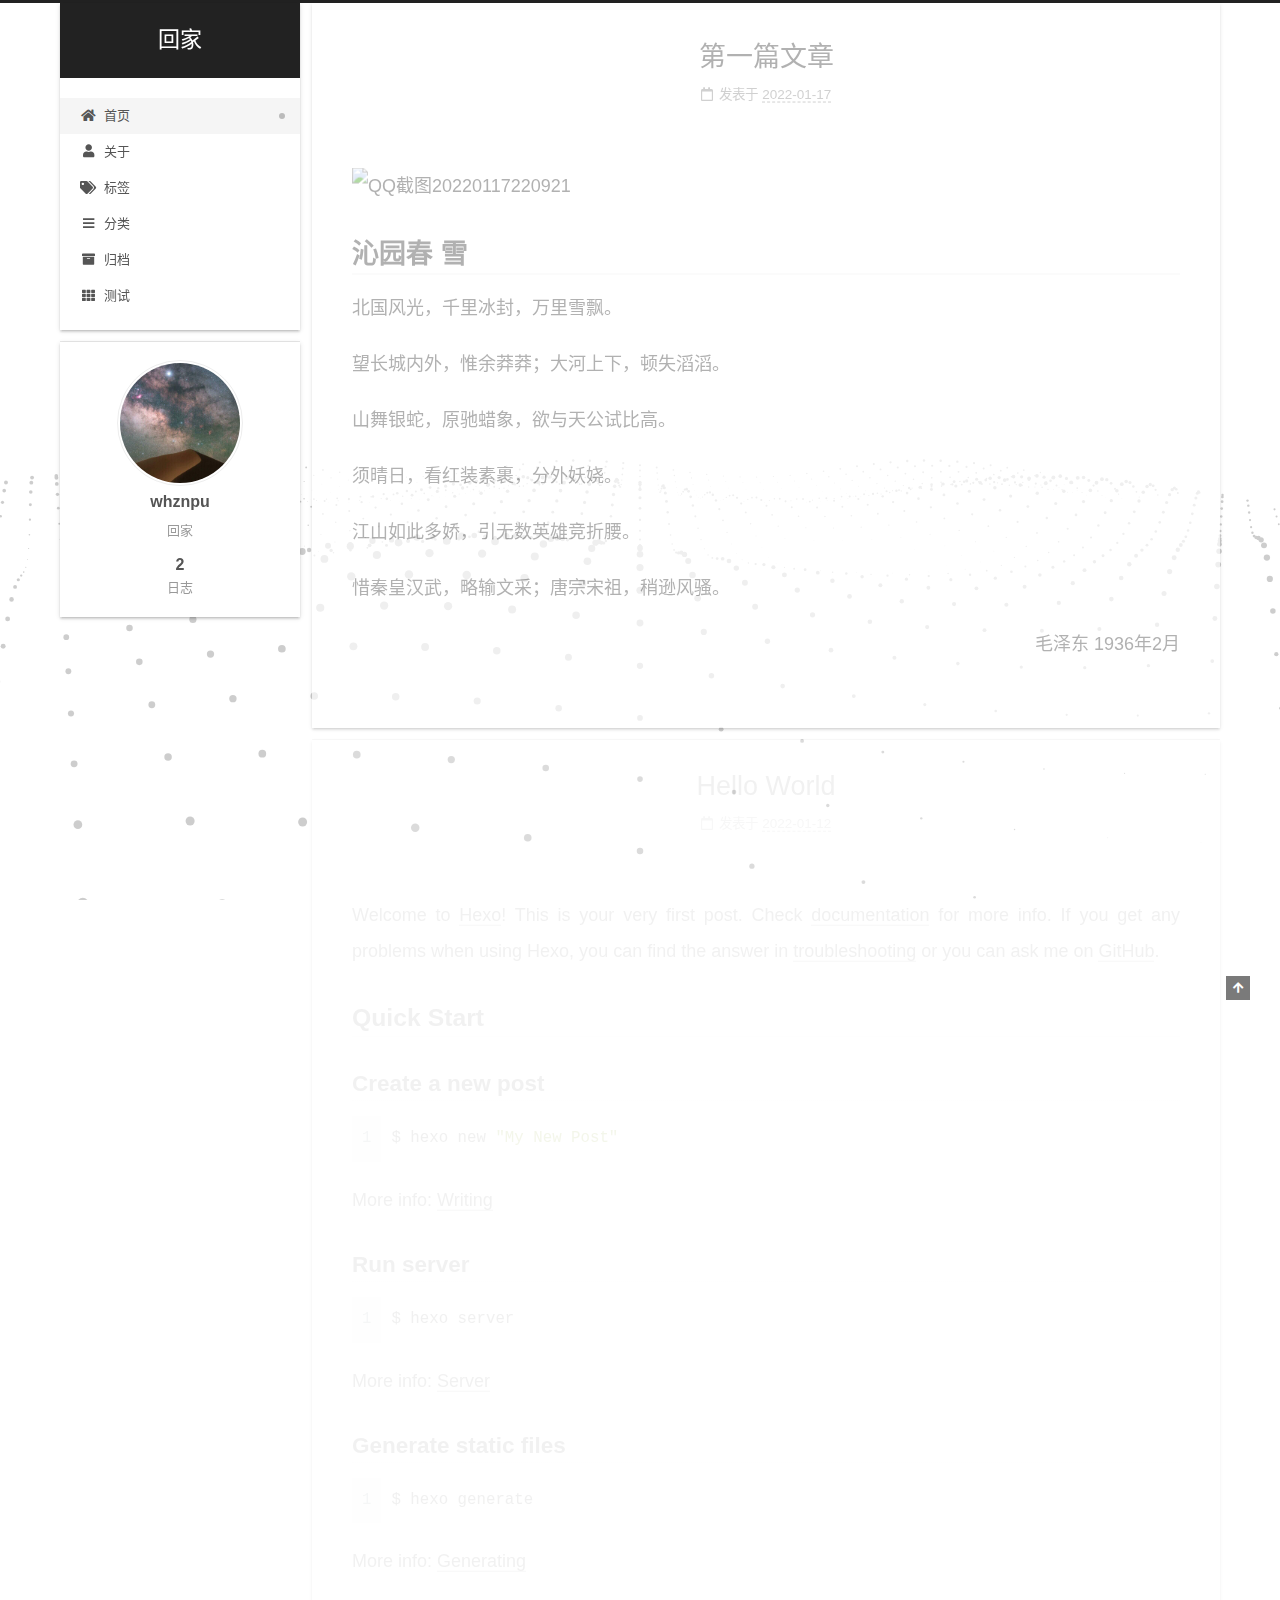
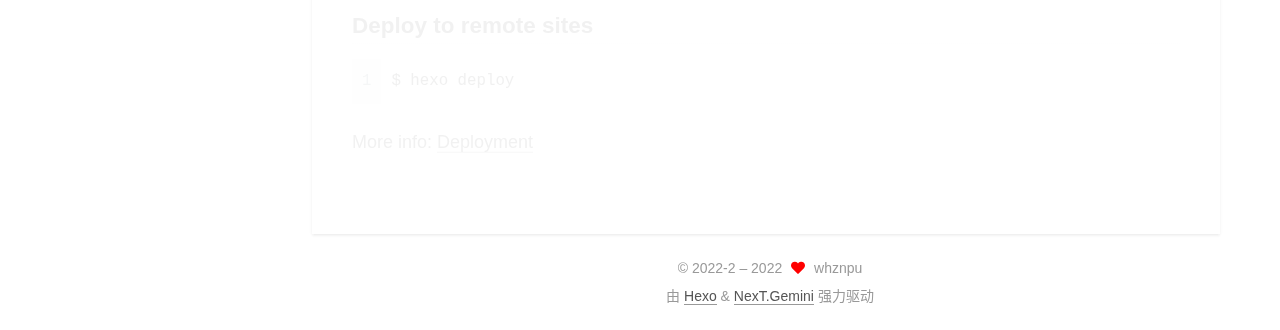
==== commit 0aeca070: "Site updated: 2022-01-17 22:26:45" ====
--- a/index.html
+++ b/index.html
@@ -192,7 +192,7 @@
               <span class="post-meta-item-text">发表于</span>
               
 
-              <time title="创建时间：2022-01-17 21:09:58 / 修改时间：21:26:05" itemprop="dateCreated datePublished" datetime="2022-01-17T21:09:58+08:00">2022-01-17</time>
+              <time title="创建时间：2022-01-17 21:09:58 / 修改时间：22:25:41" itemprop="dateCreated datePublished" datetime="2022-01-17T21:09:58+08:00">2022-01-17</time>
             </span>
 
           
@@ -206,7 +206,7 @@
     <div class="post-body" itemprop="articleBody">
 
       
-          <p><img src="IMG_20210804_172453.jpg" alt="IMG_20210804_172453"></p>
+          <p><img src="https://s2.loli.net/2022/01/17/stFUNRpjXxrMYAG.png" alt="QQ截图20220117220921"></p>
 <h1 id="沁园春-雪"><a href="#沁园春-雪" class="headerlink" title="沁园春 雪"></a>沁园春 雪</h1><p>北国风光，千里冰封，万里雪飘。</p>
 <p>望长城内外，惟余莽莽；大河上下，顿失滔滔。</p>
 <p>山舞银蛇，原驰蜡象，欲与天公试比高。</p>
--- a/css/main.css
+++ b/css/main.css
@@ -1175,7 +1175,7 @@
 }
 .links-of-author a::before,
 .links-of-author span.exturl::before {
-  background: #4f58b4;
+  background: #57ff5c;
   border-radius: 50%;
   content: ' ';
   display: inline-block;
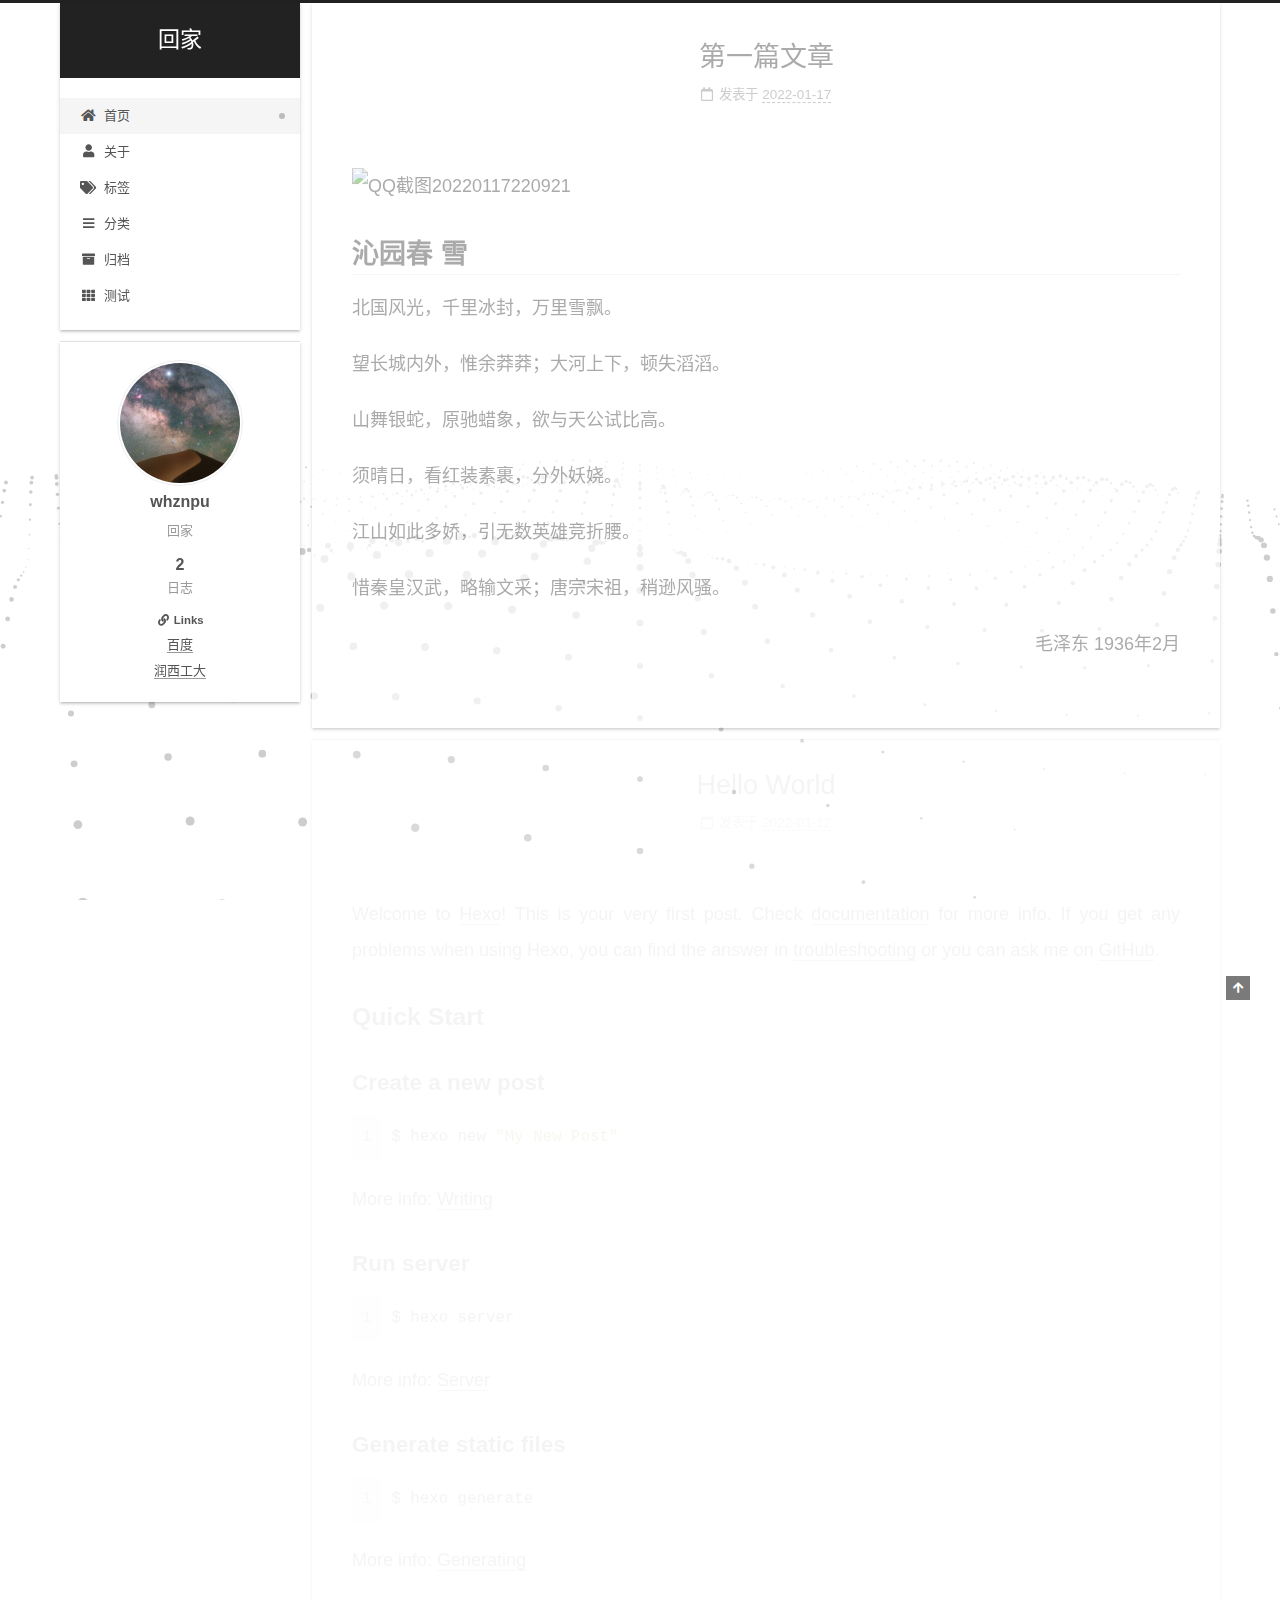
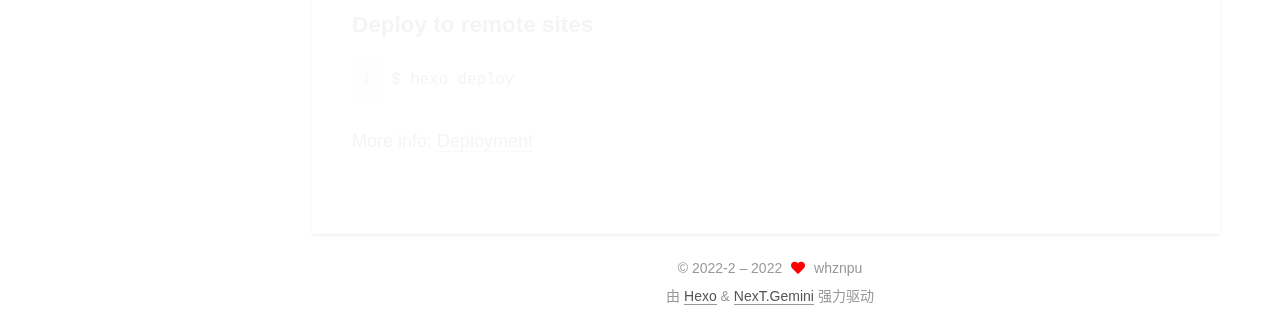
==== commit efd176d1: "Site updated: 2022-01-20 10:14:11" ====
--- a/index.html
+++ b/index.html
@@ -14,6 +14,8 @@
 
 
 <link rel="stylesheet" href="/lib/font-awesome/css/all.min.css">
+  <link rel="stylesheet" href="/lib/pace/pace-theme-minimal.min.css">
+  <script src="/lib/pace/pace.min.js"></script>
 
 <script id="hexo-configurations">
     var NexT = window.NexT || {};
@@ -376,6 +378,19 @@
 </div>
 
 
+  <div class="links-of-blogroll motion-element">
+    <div class="links-of-blogroll-title"><i class="fa fa-link fa-fw"></i>
+      Links
+    </div>
+    <ul class="links-of-blogroll-list">
+        <li class="links-of-blogroll-item">
+          <a href="https://baidu.com/" title="https:&#x2F;&#x2F;baidu.com" rel="noopener" target="_blank">百度</a>
+        </li>
+        <li class="links-of-blogroll-item">
+          <a href="http://www.nwpu.edu.cn/" title="http:&#x2F;&#x2F;www.nwpu.edu.cn&#x2F;" rel="noopener" target="_blank">润西工大</a>
+        </li>
+    </ul>
+  </div>
 
       </div>
 
--- a/css/main.css
+++ b/css/main.css
@@ -1175,7 +1175,7 @@
 }
 .links-of-author a::before,
 .links-of-author span.exturl::before {
-  background: #57ff5c;
+  background: #20ba5b;
   border-radius: 50%;
   content: ' ';
   display: inline-block;
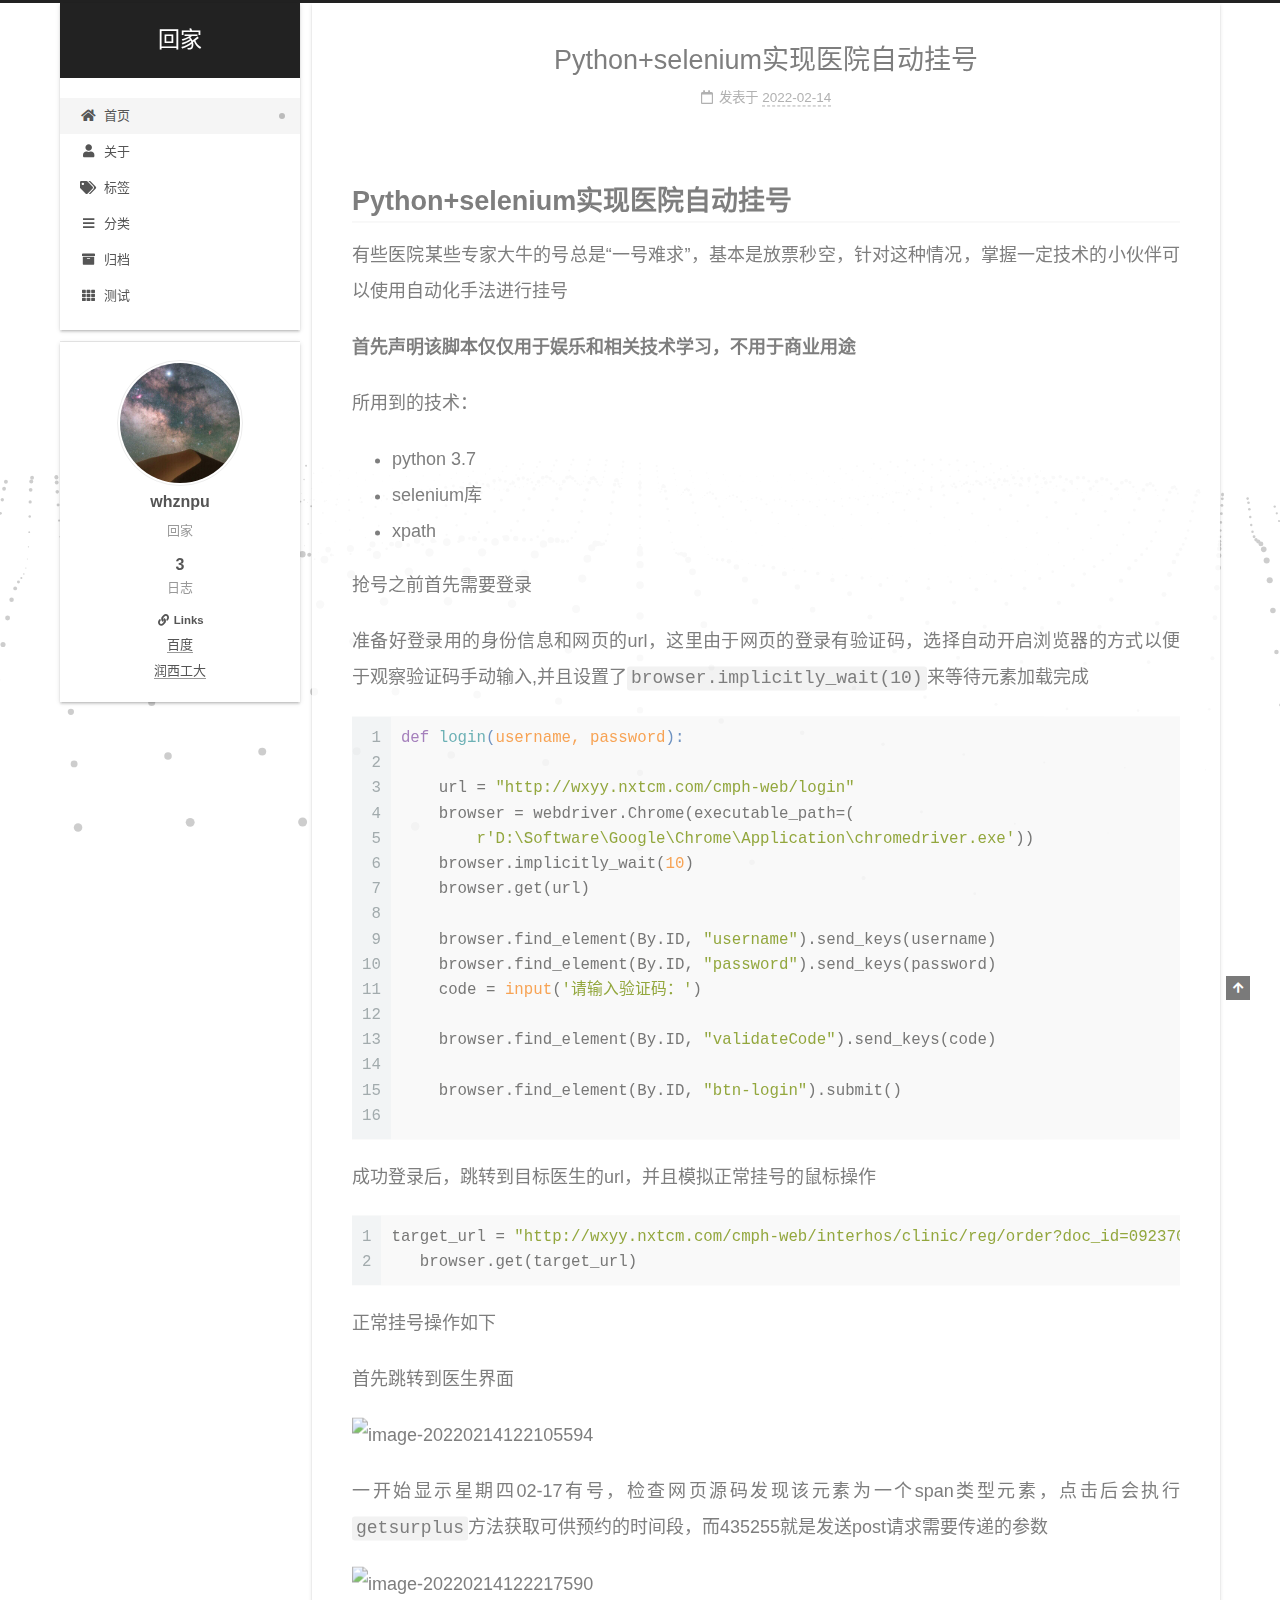
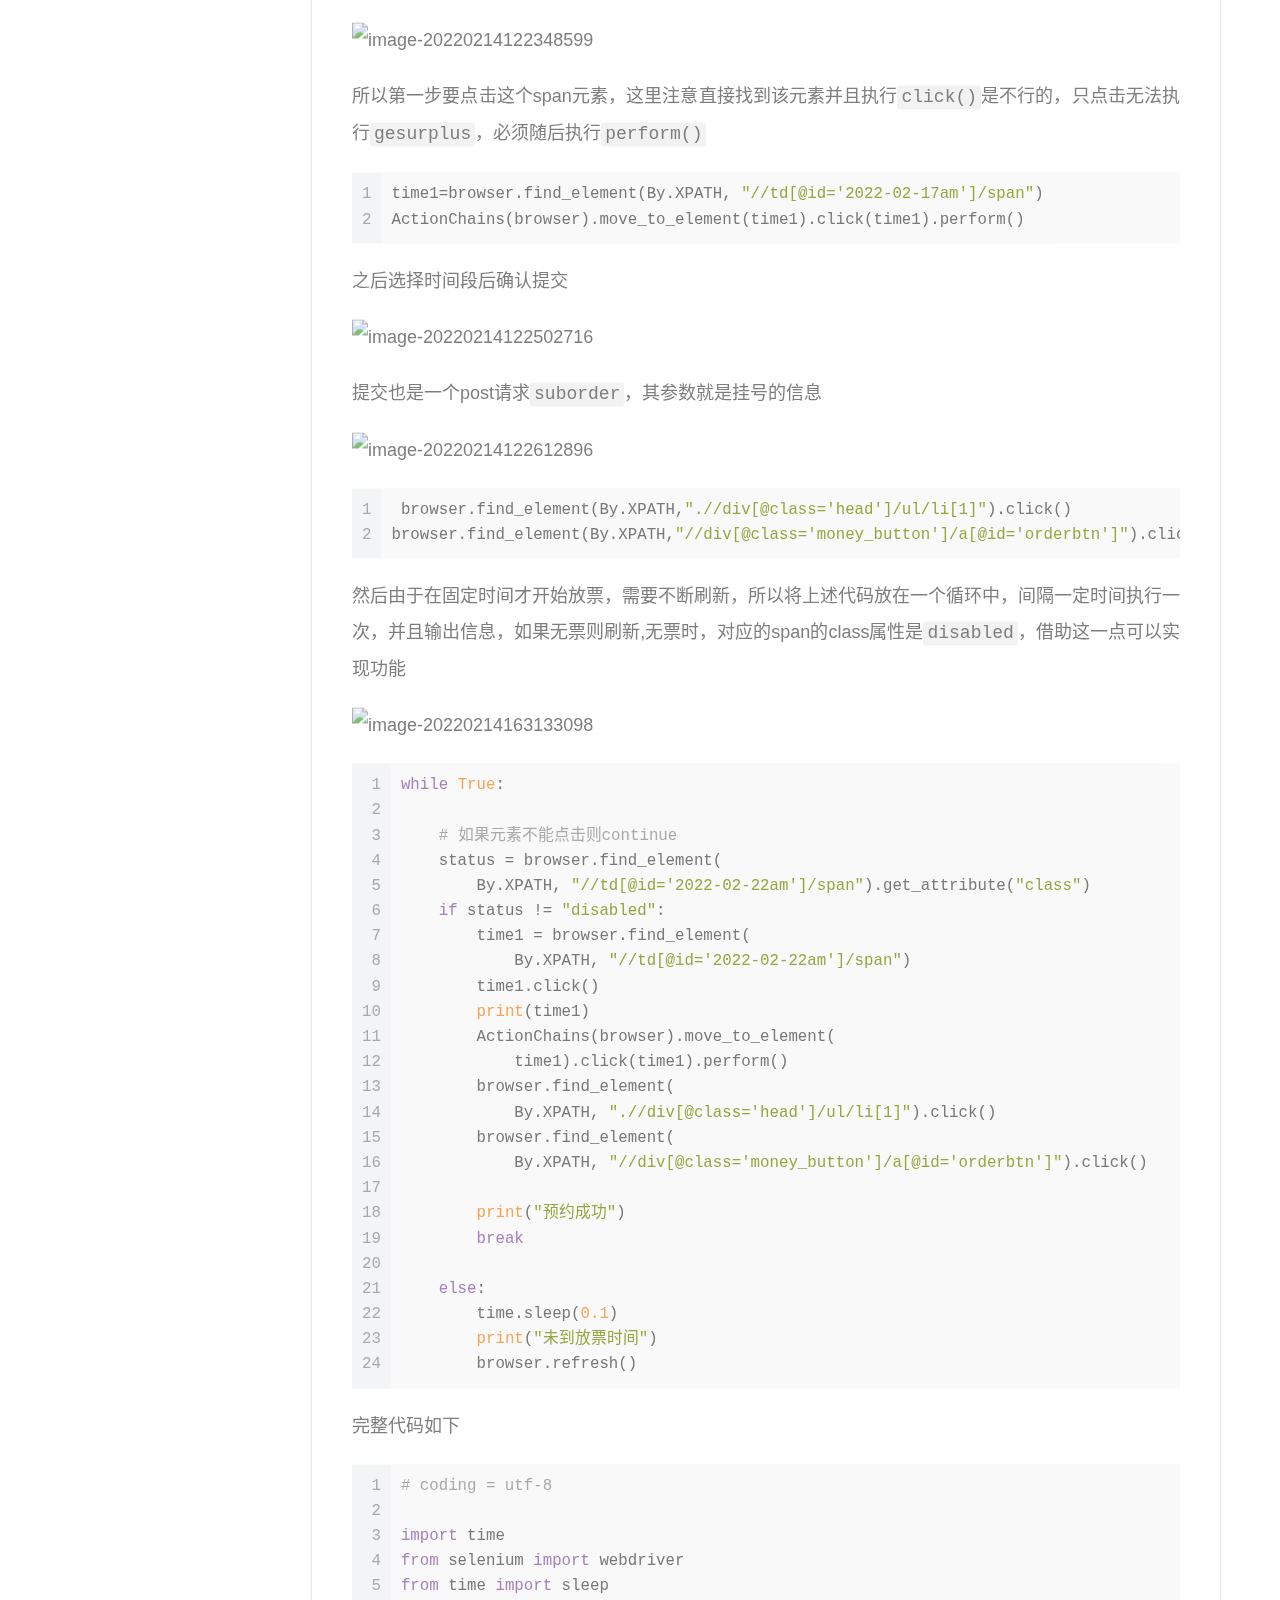
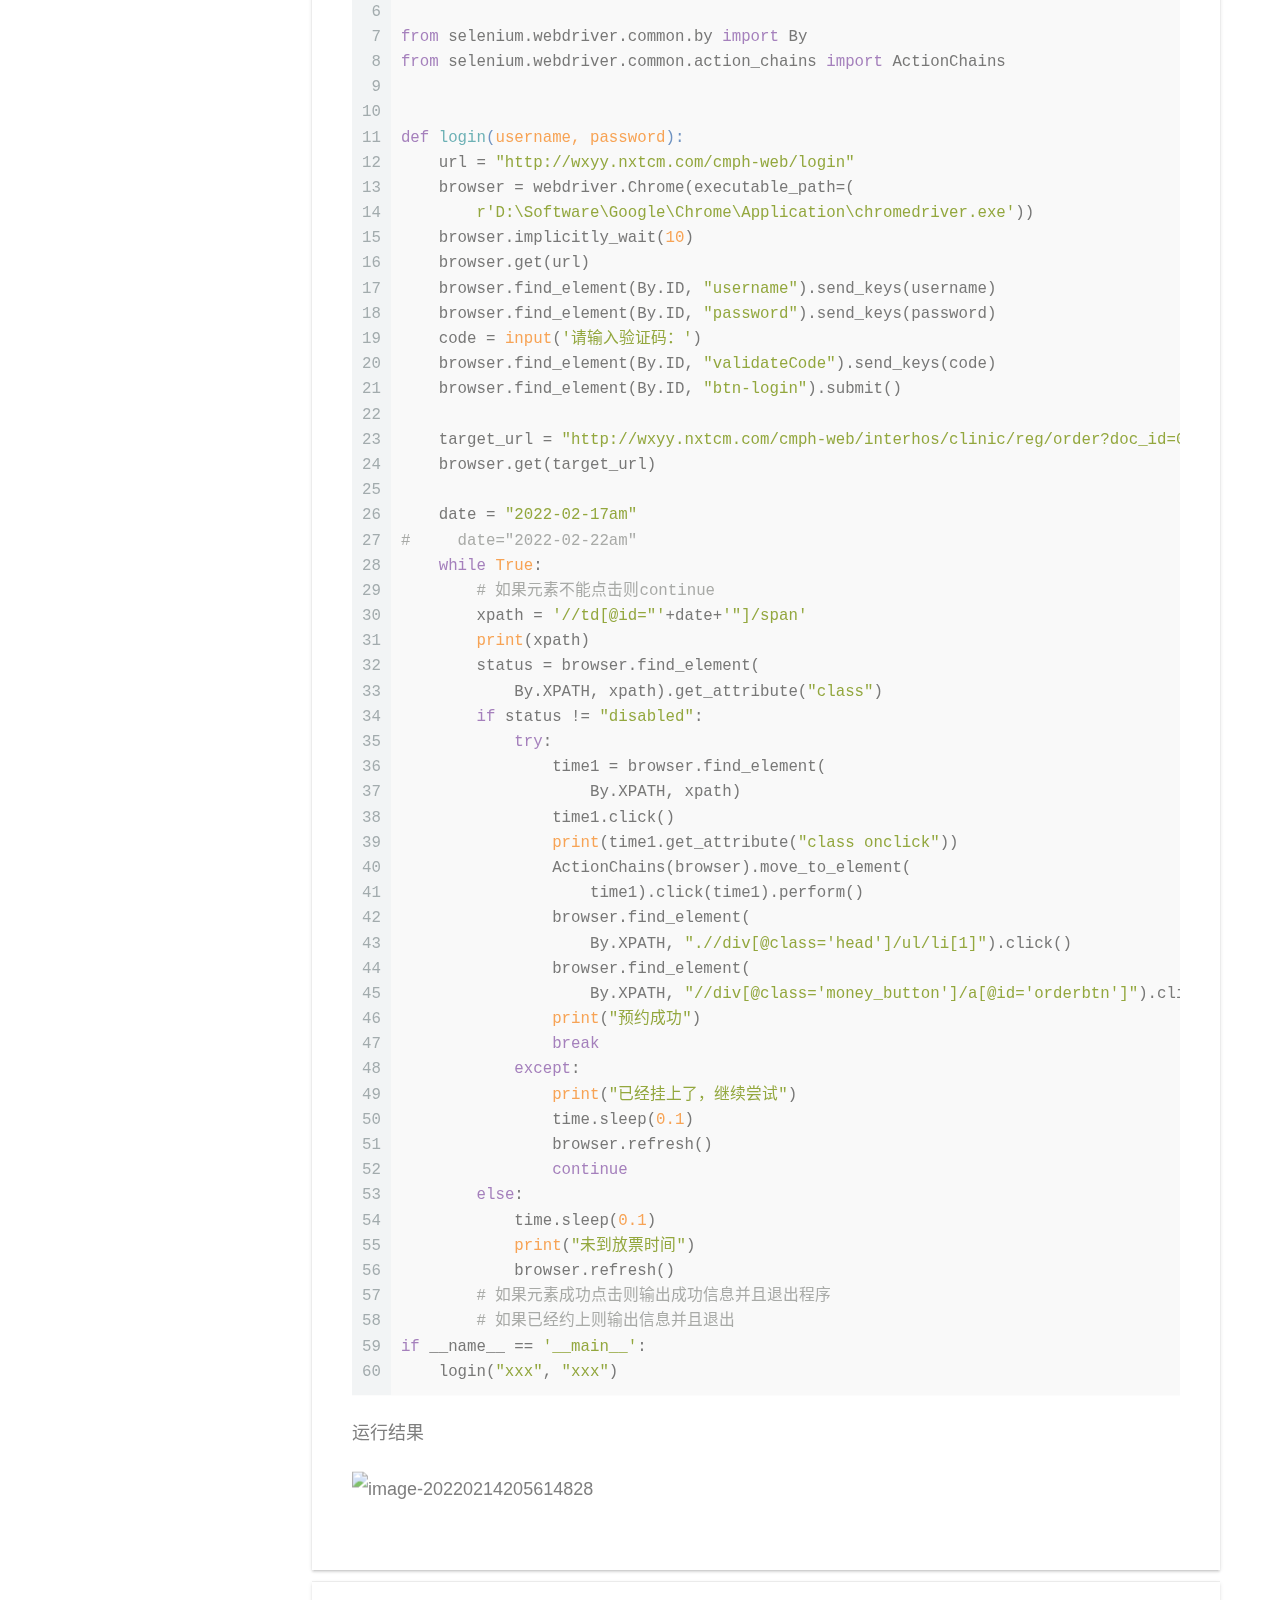
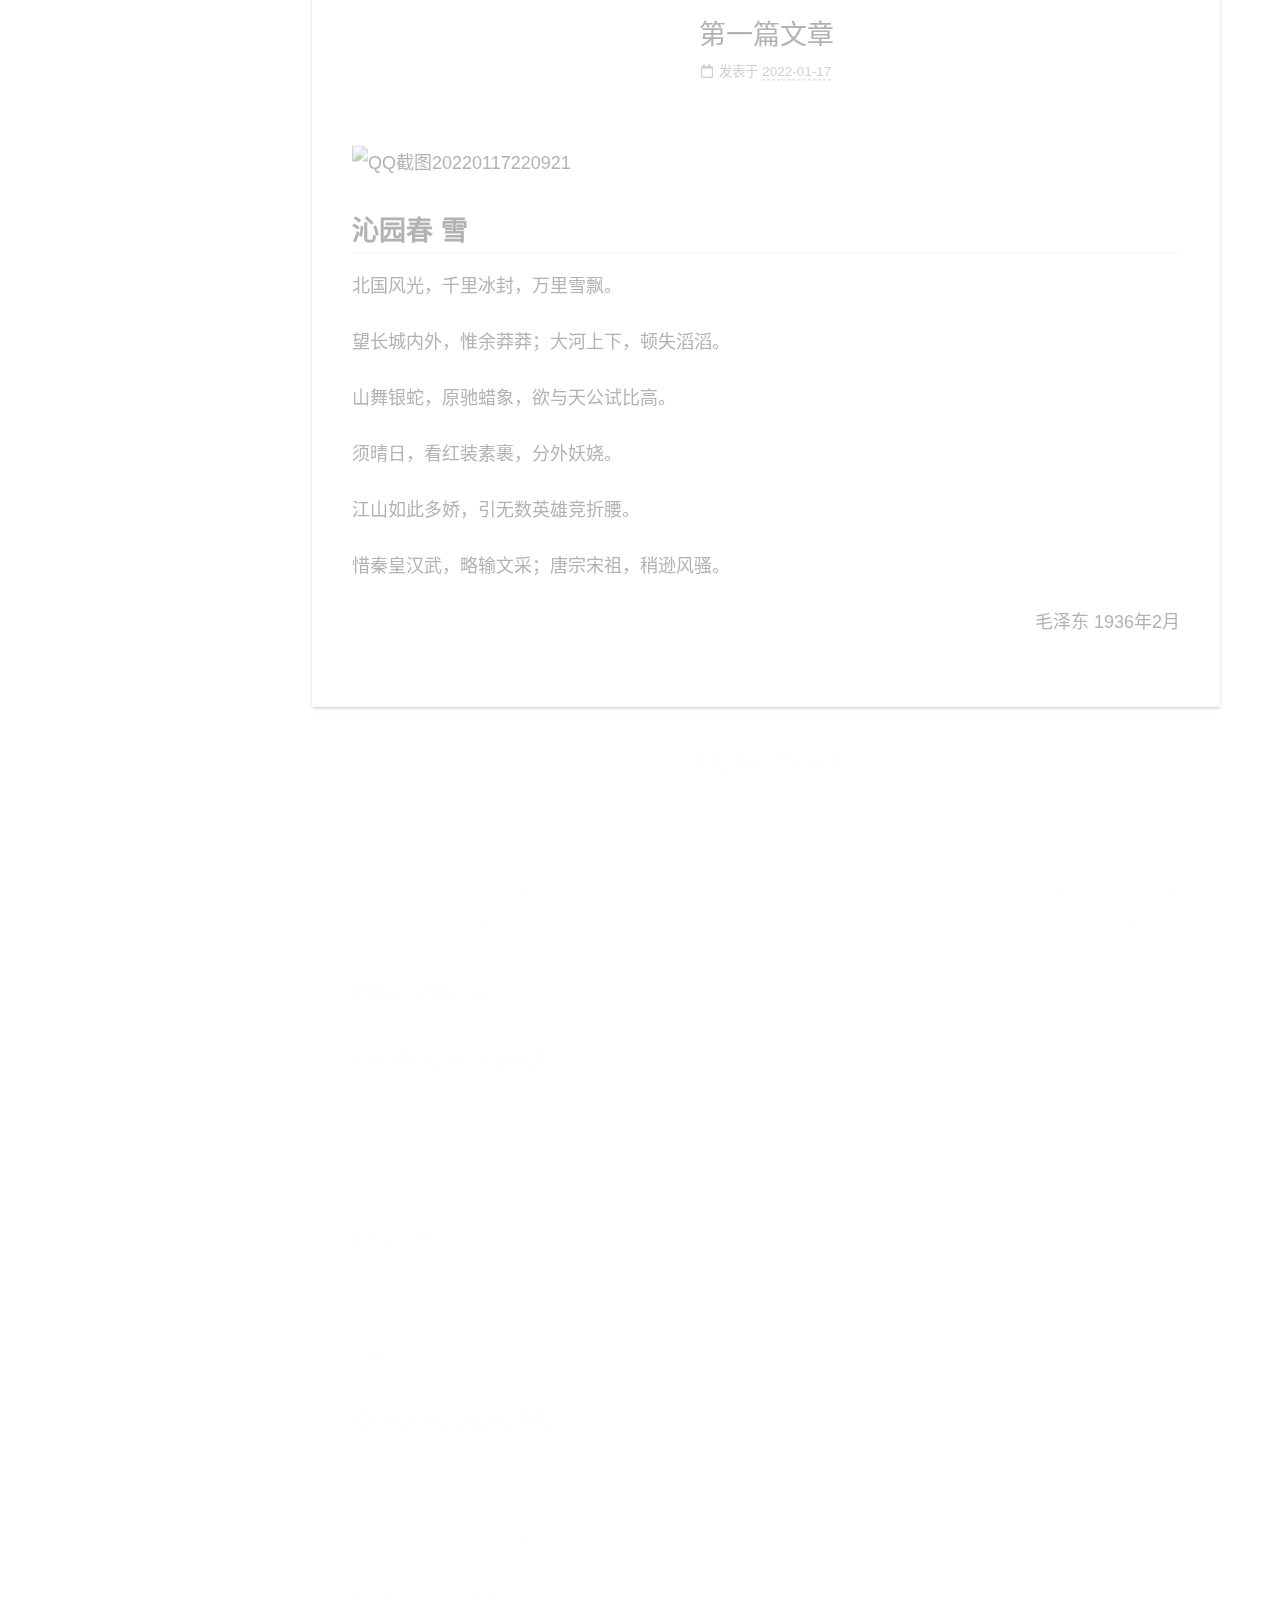
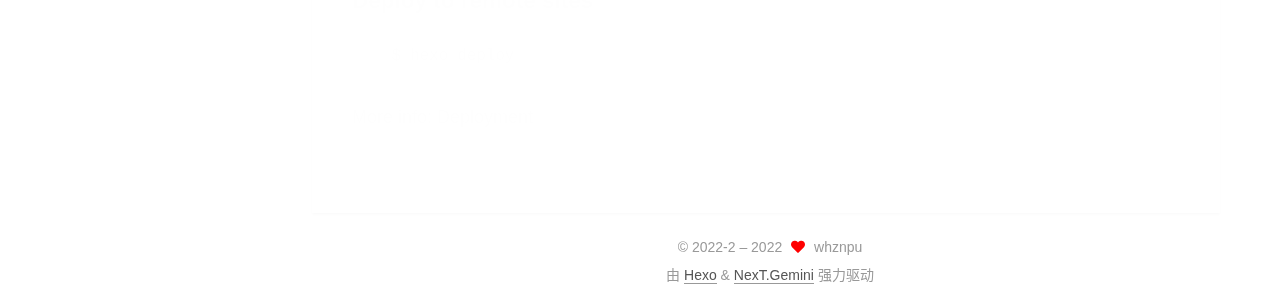
==== commit 74a83454: "Site updated: 2022-02-14 23:00:08" ====
--- a/index.html
+++ b/index.html
@@ -165,6 +165,111 @@
 
           <div class="content index posts-expand">
             
+      
+  
+  
+  <article itemscope itemtype="http://schema.org/Article" class="post-block" lang="zh-CN">
+    <link itemprop="mainEntityOfPage" href="https://gitee.com/wszdc/2022/02/14/Python+selenium%E8%87%AA%E5%8A%A8%E5%8C%96%E5%8C%BB%E9%99%A2%E6%8C%82%E5%8F%B7/">
+
+    <span hidden itemprop="author" itemscope itemtype="http://schema.org/Person">
+      <meta itemprop="image" content="/images/avatar.gif">
+      <meta itemprop="name" content="whznpu">
+      <meta itemprop="description" content="回家">
+    </span>
+
+    <span hidden itemprop="publisher" itemscope itemtype="http://schema.org/Organization">
+      <meta itemprop="name" content="回家">
+    </span>
+      <header class="post-header">
+        <h2 class="post-title" itemprop="name headline">
+          
+            <a href="/2022/02/14/Python+selenium%E8%87%AA%E5%8A%A8%E5%8C%96%E5%8C%BB%E9%99%A2%E6%8C%82%E5%8F%B7/" class="post-title-link" itemprop="url">Python+selenium实现医院自动挂号</a>
+        </h2>
+
+        <div class="post-meta">
+            <span class="post-meta-item">
+              <span class="post-meta-item-icon">
+                <i class="far fa-calendar"></i>
+              </span>
+              <span class="post-meta-item-text">发表于</span>
+              
+
+              <time title="创建时间：2022-02-14 22:49:00 / 修改时间：22:49:33" itemprop="dateCreated datePublished" datetime="2022-02-14T22:49:00+08:00">2022-02-14</time>
+            </span>
+
+          
+
+        </div>
+      </header>
+
+    
+    
+    
+    <div class="post-body" itemprop="articleBody">
+
+      
+          <h1 id="Python-selenium实现医院自动挂号"><a href="#Python-selenium实现医院自动挂号" class="headerlink" title="Python+selenium实现医院自动挂号"></a>Python+selenium实现医院自动挂号</h1><p>有些医院某些专家大牛的号总是“一号难求”，基本是放票秒空，针对这种情况，掌握一定技术的小伙伴可以使用自动化手法进行挂号</p>
+<p><strong>首先声明该脚本仅仅用于娱乐和相关技术学习，不用于商业用途</strong></p>
+<p>所用到的技术：</p>
+<ul>
+<li>python 3.7</li>
+<li>selenium库</li>
+<li>xpath</li>
+</ul>
+<p>抢号之前首先需要登录</p>
+<p>准备好登录用的身份信息和网页的url，这里由于网页的登录有验证码，选择自动开启浏览器的方式以便于观察验证码手动输入,并且设置了<code>browser.implicitly_wait(10)</code>来等待元素加载完成</p>
+<figure class="highlight python"><table><tr><td class="gutter"><pre><span class="line">1</span><br><span class="line">2</span><br><span class="line">3</span><br><span class="line">4</span><br><span class="line">5</span><br><span class="line">6</span><br><span class="line">7</span><br><span class="line">8</span><br><span class="line">9</span><br><span class="line">10</span><br><span class="line">11</span><br><span class="line">12</span><br><span class="line">13</span><br><span class="line">14</span><br><span class="line">15</span><br><span class="line">16</span><br></pre></td><td class="code"><pre><span class="line"><span class="function"><span class="keyword">def</span> <span class="title">login</span>(<span class="params">username, password</span>):</span></span><br><span class="line"></span><br><span class="line">    url = <span class="string">&quot;http://wxyy.nxtcm.com/cmph-web/login&quot;</span></span><br><span class="line">    browser = webdriver.Chrome(executable_path=(</span><br><span class="line">    	<span class="string">r&#x27;D:\Software\Google\Chrome\Application\chromedriver.exe&#x27;</span>))</span><br><span class="line">    browser.implicitly_wait(<span class="number">10</span>)</span><br><span class="line">    browser.get(url)</span><br><span class="line"></span><br><span class="line">    browser.find_element(By.ID, <span class="string">&quot;username&quot;</span>).send_keys(username)</span><br><span class="line">    browser.find_element(By.ID, <span class="string">&quot;password&quot;</span>).send_keys(password)</span><br><span class="line">    code = <span class="built_in">input</span>(<span class="string">&#x27;请输入验证码：&#x27;</span>)</span><br><span class="line"></span><br><span class="line">    browser.find_element(By.ID, <span class="string">&quot;validateCode&quot;</span>).send_keys(code)</span><br><span class="line"></span><br><span class="line">    browser.find_element(By.ID, <span class="string">&quot;btn-login&quot;</span>).submit()</span><br><span class="line">    </span><br></pre></td></tr></table></figure>
+
+<p>成功登录后，跳转到目标医生的url，并且模拟正常挂号的鼠标操作</p>
+<figure class="highlight python"><table><tr><td class="gutter"><pre><span class="line">1</span><br><span class="line">2</span><br></pre></td><td class="code"><pre><span class="line">target_url = <span class="string">&quot;http://wxyy.nxtcm.com/cmph-web/interhos/clinic/reg/order?doc_id=0923705b-a14f-11ea-b0d0-39cb51340fae&quot;</span></span><br><span class="line">   browser.get(target_url)</span><br></pre></td></tr></table></figure>
+
+
+
+<p>正常挂号操作如下</p>
+<p>首先跳转到医生界面</p>
+<p><img src="https://s2.loli.net/2022/02/14/F1S3bgDxNHlC76X.png" alt="image-20220214122105594"></p>
+<p>一开始显示星期四02-17有号，检查网页源码发现该元素为一个span类型元素，点击后会执行<code>getsurplus</code>方法获取可供预约的时间段，而435255就是发送post请求需要传递的参数</p>
+<p><img src="https://s2.loli.net/2022/02/14/Cj3NRf1nBUObcMh.png" alt="image-20220214122217590"></p>
+<p><img src="https://s2.loli.net/2022/02/14/kR872d3btpywfeu.png" alt="image-20220214122348599"></p>
+<p>所以第一步要点击这个span元素，这里注意直接找到该元素并且执行<code>click()</code>是不行的，只点击无法执行<code>gesurplus</code>，必须随后执行<code>perform()</code></p>
+<figure class="highlight python"><table><tr><td class="gutter"><pre><span class="line">1</span><br><span class="line">2</span><br></pre></td><td class="code"><pre><span class="line">time1=browser.find_element(By.XPATH, <span class="string">&quot;//td[@id=&#x27;2022-02-17am&#x27;]/span&quot;</span>)</span><br><span class="line">ActionChains(browser).move_to_element(time1).click(time1).perform()</span><br></pre></td></tr></table></figure>
+
+
+
+
+
+<p>之后选择时间段后确认提交</p>
+<p><img src="https://s2.loli.net/2022/02/14/AxqVgrCJG6WvfhU.png" alt="image-20220214122502716"></p>
+<p>提交也是一个post请求<code>suborder</code>，其参数就是挂号的信息</p>
+<p><img src="https://s2.loli.net/2022/02/14/qx8Vjny6EvpmS9a.png" alt="image-20220214122612896"></p>
+<figure class="highlight python"><table><tr><td class="gutter"><pre><span class="line">1</span><br><span class="line">2</span><br></pre></td><td class="code"><pre><span class="line"> browser.find_element(By.XPATH,<span class="string">&quot;.//div[@class=&#x27;head&#x27;]/ul/li[1]&quot;</span>).click()</span><br><span class="line">browser.find_element(By.XPATH,<span class="string">&quot;//div[@class=&#x27;money_button&#x27;]/a[@id=&#x27;orderbtn&#x27;]&quot;</span>).click() </span><br></pre></td></tr></table></figure>
+
+<p>然后由于在固定时间才开始放票，需要不断刷新，所以将上述代码放在一个循环中，间隔一定时间执行一次，并且输出信息，如果无票则刷新,无票时，对应的span的class属性是<code>disabled</code>，借助这一点可以实现功能</p>
+<p><img src="https://s2.loli.net/2022/02/14/MdoUQpwsN1tKgLX.png" alt="image-20220214163133098"></p>
+<figure class="highlight python"><table><tr><td class="gutter"><pre><span class="line">1</span><br><span class="line">2</span><br><span class="line">3</span><br><span class="line">4</span><br><span class="line">5</span><br><span class="line">6</span><br><span class="line">7</span><br><span class="line">8</span><br><span class="line">9</span><br><span class="line">10</span><br><span class="line">11</span><br><span class="line">12</span><br><span class="line">13</span><br><span class="line">14</span><br><span class="line">15</span><br><span class="line">16</span><br><span class="line">17</span><br><span class="line">18</span><br><span class="line">19</span><br><span class="line">20</span><br><span class="line">21</span><br><span class="line">22</span><br><span class="line">23</span><br><span class="line">24</span><br></pre></td><td class="code"><pre><span class="line"><span class="keyword">while</span> <span class="literal">True</span>:</span><br><span class="line"></span><br><span class="line">    <span class="comment"># 如果元素不能点击则continue</span></span><br><span class="line">    status = browser.find_element(</span><br><span class="line">        By.XPATH, <span class="string">&quot;//td[@id=&#x27;2022-02-22am&#x27;]/span&quot;</span>).get_attribute(<span class="string">&quot;class&quot;</span>)</span><br><span class="line">    <span class="keyword">if</span> status != <span class="string">&quot;disabled&quot;</span>:</span><br><span class="line">        time1 = browser.find_element(</span><br><span class="line">            By.XPATH, <span class="string">&quot;//td[@id=&#x27;2022-02-22am&#x27;]/span&quot;</span>)</span><br><span class="line">        time1.click()</span><br><span class="line">        <span class="built_in">print</span>(time1)</span><br><span class="line">        ActionChains(browser).move_to_element(</span><br><span class="line">            time1).click(time1).perform()</span><br><span class="line">        browser.find_element(</span><br><span class="line">            By.XPATH, <span class="string">&quot;.//div[@class=&#x27;head&#x27;]/ul/li[1]&quot;</span>).click()</span><br><span class="line">        browser.find_element(</span><br><span class="line">            By.XPATH, <span class="string">&quot;//div[@class=&#x27;money_button&#x27;]/a[@id=&#x27;orderbtn&#x27;]&quot;</span>).click()</span><br><span class="line"></span><br><span class="line">        <span class="built_in">print</span>(<span class="string">&quot;预约成功&quot;</span>)</span><br><span class="line">        <span class="keyword">break</span></span><br><span class="line"></span><br><span class="line">    <span class="keyword">else</span>:</span><br><span class="line">        time.sleep(<span class="number">0.1</span>)</span><br><span class="line">        <span class="built_in">print</span>(<span class="string">&quot;未到放票时间&quot;</span>)</span><br><span class="line">        browser.refresh()</span><br></pre></td></tr></table></figure>
+
+
+
+<p>完整代码如下</p>
+<figure class="highlight python"><table><tr><td class="gutter"><pre><span class="line">1</span><br><span class="line">2</span><br><span class="line">3</span><br><span class="line">4</span><br><span class="line">5</span><br><span class="line">6</span><br><span class="line">7</span><br><span class="line">8</span><br><span class="line">9</span><br><span class="line">10</span><br><span class="line">11</span><br><span class="line">12</span><br><span class="line">13</span><br><span class="line">14</span><br><span class="line">15</span><br><span class="line">16</span><br><span class="line">17</span><br><span class="line">18</span><br><span class="line">19</span><br><span class="line">20</span><br><span class="line">21</span><br><span class="line">22</span><br><span class="line">23</span><br><span class="line">24</span><br><span class="line">25</span><br><span class="line">26</span><br><span class="line">27</span><br><span class="line">28</span><br><span class="line">29</span><br><span class="line">30</span><br><span class="line">31</span><br><span class="line">32</span><br><span class="line">33</span><br><span class="line">34</span><br><span class="line">35</span><br><span class="line">36</span><br><span class="line">37</span><br><span class="line">38</span><br><span class="line">39</span><br><span class="line">40</span><br><span class="line">41</span><br><span class="line">42</span><br><span class="line">43</span><br><span class="line">44</span><br><span class="line">45</span><br><span class="line">46</span><br><span class="line">47</span><br><span class="line">48</span><br><span class="line">49</span><br><span class="line">50</span><br><span class="line">51</span><br><span class="line">52</span><br><span class="line">53</span><br><span class="line">54</span><br><span class="line">55</span><br><span class="line">56</span><br><span class="line">57</span><br><span class="line">58</span><br><span class="line">59</span><br><span class="line">60</span><br></pre></td><td class="code"><pre><span class="line"><span class="comment"># coding = utf-8</span></span><br><span class="line"></span><br><span class="line"><span class="keyword">import</span> time</span><br><span class="line"><span class="keyword">from</span> selenium <span class="keyword">import</span> webdriver</span><br><span class="line"><span class="keyword">from</span> time <span class="keyword">import</span> sleep</span><br><span class="line"></span><br><span class="line"><span class="keyword">from</span> selenium.webdriver.common.by <span class="keyword">import</span> By</span><br><span class="line"><span class="keyword">from</span> selenium.webdriver.common.action_chains <span class="keyword">import</span> ActionChains</span><br><span class="line"></span><br><span class="line"></span><br><span class="line"><span class="function"><span class="keyword">def</span> <span class="title">login</span>(<span class="params">username, password</span>):</span></span><br><span class="line">    url = <span class="string">&quot;http://wxyy.nxtcm.com/cmph-web/login&quot;</span></span><br><span class="line">    browser = webdriver.Chrome(executable_path=(</span><br><span class="line">        <span class="string">r&#x27;D:\Software\Google\Chrome\Application\chromedriver.exe&#x27;</span>))</span><br><span class="line">    browser.implicitly_wait(<span class="number">10</span>)</span><br><span class="line">    browser.get(url)</span><br><span class="line">    browser.find_element(By.ID, <span class="string">&quot;username&quot;</span>).send_keys(username)</span><br><span class="line">    browser.find_element(By.ID, <span class="string">&quot;password&quot;</span>).send_keys(password)</span><br><span class="line">    code = <span class="built_in">input</span>(<span class="string">&#x27;请输入验证码：&#x27;</span>)</span><br><span class="line">    browser.find_element(By.ID, <span class="string">&quot;validateCode&quot;</span>).send_keys(code)</span><br><span class="line">    browser.find_element(By.ID, <span class="string">&quot;btn-login&quot;</span>).submit()</span><br><span class="line">    </span><br><span class="line">    target_url = <span class="string">&quot;http://wxyy.nxtcm.com/cmph-web/interhos/clinic/reg/order?doc_id=0923705b-a14f-11ea-b0d0-39cb51340fae&quot;</span></span><br><span class="line">    browser.get(target_url)</span><br><span class="line">    </span><br><span class="line">    date = <span class="string">&quot;2022-02-17am&quot;</span></span><br><span class="line"><span class="comment">#     date=&quot;2022-02-22am&quot;</span></span><br><span class="line">    <span class="keyword">while</span> <span class="literal">True</span>:</span><br><span class="line">        <span class="comment"># 如果元素不能点击则continue</span></span><br><span class="line">        xpath = <span class="string">&#x27;//td[@id=&quot;&#x27;</span>+date+<span class="string">&#x27;&quot;]/span&#x27;</span></span><br><span class="line">        <span class="built_in">print</span>(xpath)</span><br><span class="line">        status = browser.find_element(</span><br><span class="line">            By.XPATH, xpath).get_attribute(<span class="string">&quot;class&quot;</span>)</span><br><span class="line">        <span class="keyword">if</span> status != <span class="string">&quot;disabled&quot;</span>:</span><br><span class="line">            <span class="keyword">try</span>:</span><br><span class="line">                time1 = browser.find_element(</span><br><span class="line">                    By.XPATH, xpath)</span><br><span class="line">                time1.click()</span><br><span class="line">                <span class="built_in">print</span>(time1.get_attribute(<span class="string">&quot;class onclick&quot;</span>))</span><br><span class="line">                ActionChains(browser).move_to_element(</span><br><span class="line">                    time1).click(time1).perform()</span><br><span class="line">                browser.find_element(</span><br><span class="line">                    By.XPATH, <span class="string">&quot;.//div[@class=&#x27;head&#x27;]/ul/li[1]&quot;</span>).click()</span><br><span class="line">                browser.find_element(</span><br><span class="line">                    By.XPATH, <span class="string">&quot;//div[@class=&#x27;money_button&#x27;]/a[@id=&#x27;orderbtn&#x27;]&quot;</span>).click()</span><br><span class="line">                <span class="built_in">print</span>(<span class="string">&quot;预约成功&quot;</span>)</span><br><span class="line">                <span class="keyword">break</span></span><br><span class="line">            <span class="keyword">except</span>:</span><br><span class="line">                <span class="built_in">print</span>(<span class="string">&quot;已经挂上了，继续尝试&quot;</span>)</span><br><span class="line">                time.sleep(<span class="number">0.1</span>)</span><br><span class="line">                browser.refresh()</span><br><span class="line">                <span class="keyword">continue</span></span><br><span class="line">        <span class="keyword">else</span>:</span><br><span class="line">            time.sleep(<span class="number">0.1</span>)</span><br><span class="line">            <span class="built_in">print</span>(<span class="string">&quot;未到放票时间&quot;</span>)</span><br><span class="line">            browser.refresh()</span><br><span class="line">        <span class="comment"># 如果元素成功点击则输出成功信息并且退出程序</span></span><br><span class="line">        <span class="comment"># 如果已经约上则输出信息并且退出</span></span><br><span class="line"><span class="keyword">if</span> __name__ == <span class="string">&#x27;__main__&#x27;</span>:</span><br><span class="line">    login(<span class="string">&quot;xxx&quot;</span>, <span class="string">&quot;xxx&quot;</span>)</span><br></pre></td></tr></table></figure>
+
+<p>运行结果</p>
+<p><img src="https://s2.loli.net/2022/02/14/6hZNeRoBsFWILlf.png" alt="image-20220214205614828"></p>
+
+      
+    </div>
+
+    
+    
+    
+      <footer class="post-footer">
+        <div class="post-eof"></div>
+      </footer>
+  </article>
+  
+  
+  
+
       
   
   
@@ -370,7 +475,7 @@
       <div class="site-state-item site-state-posts">
           <a href="/archives/">
         
-          <span class="site-state-item-count">2</span>
+          <span class="site-state-item-count">3</span>
           <span class="site-state-item-name">日志</span>
         </a>
       </div>
--- a/css/main.css
+++ b/css/main.css
@@ -1175,7 +1175,7 @@
 }
 .links-of-author a::before,
 .links-of-author span.exturl::before {
-  background: #20ba5b;
+  background: #73b0be;
   border-radius: 50%;
   content: ' ';
   display: inline-block;
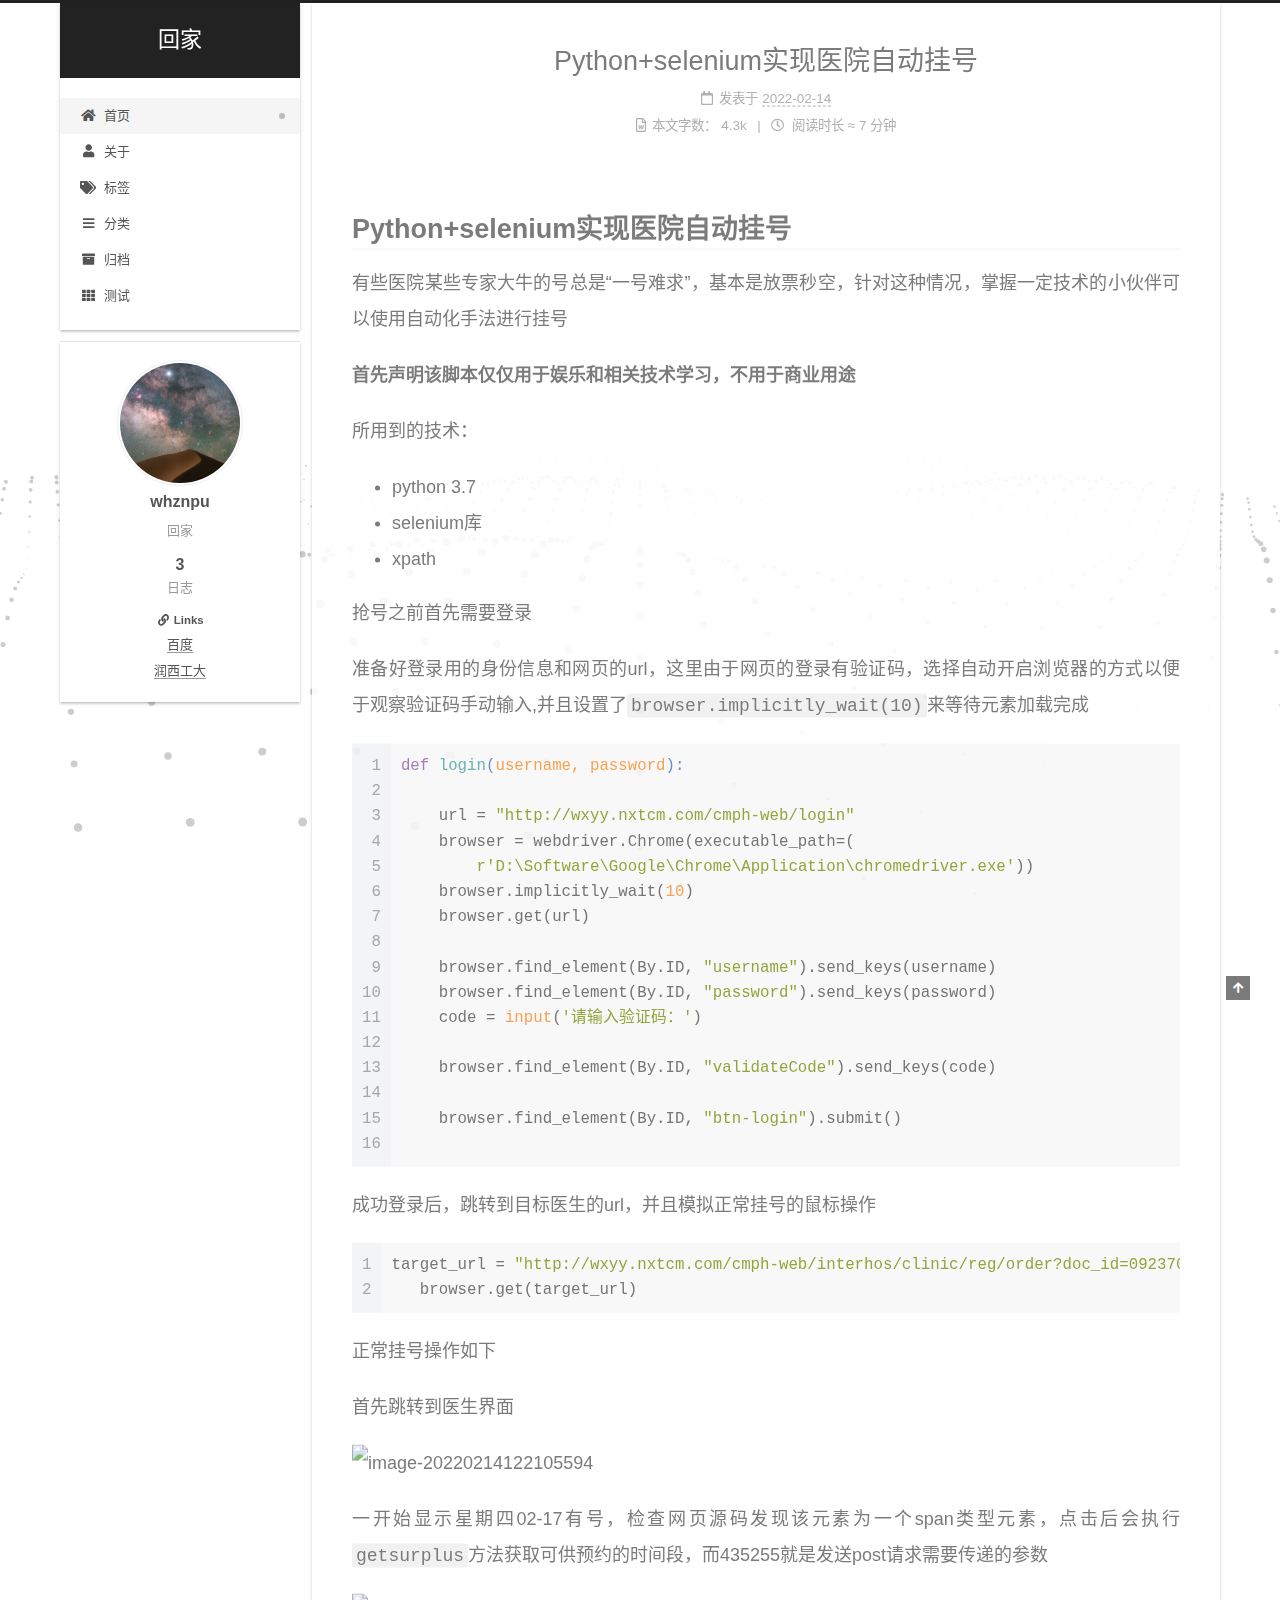
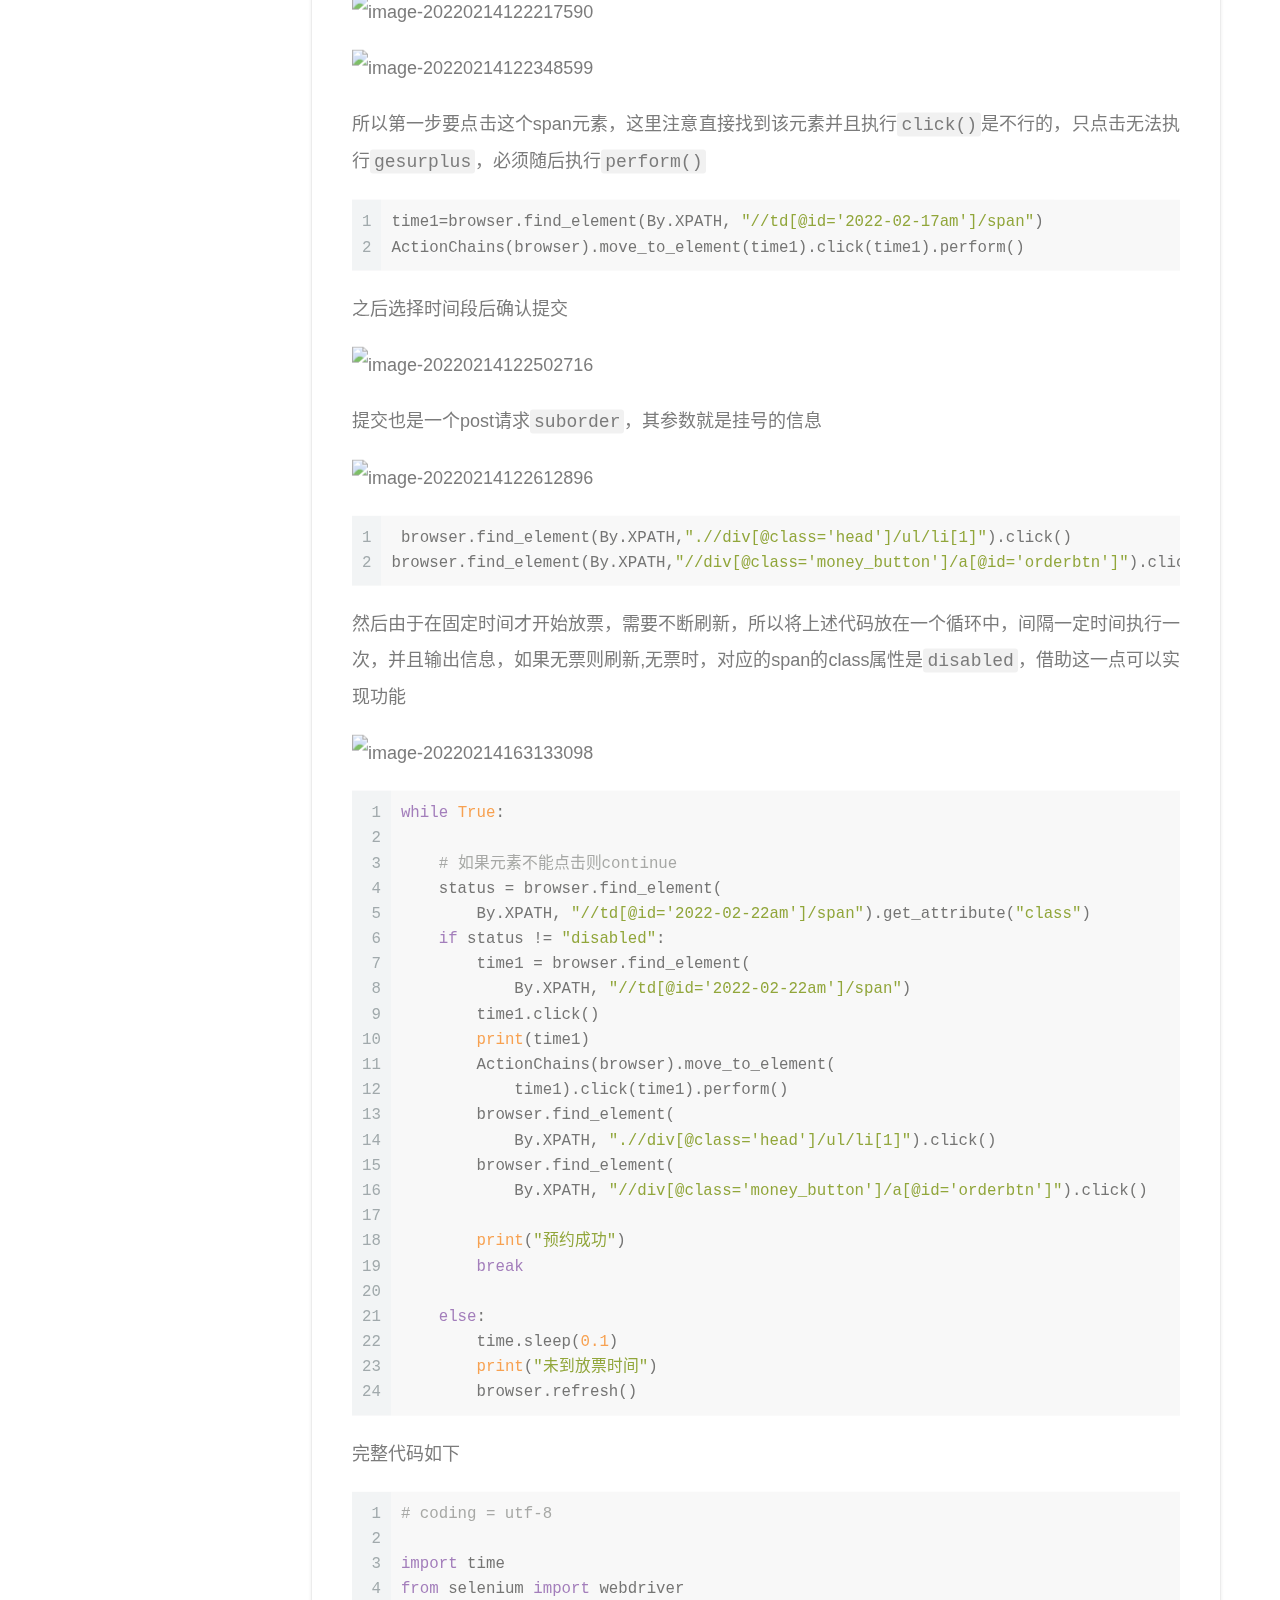
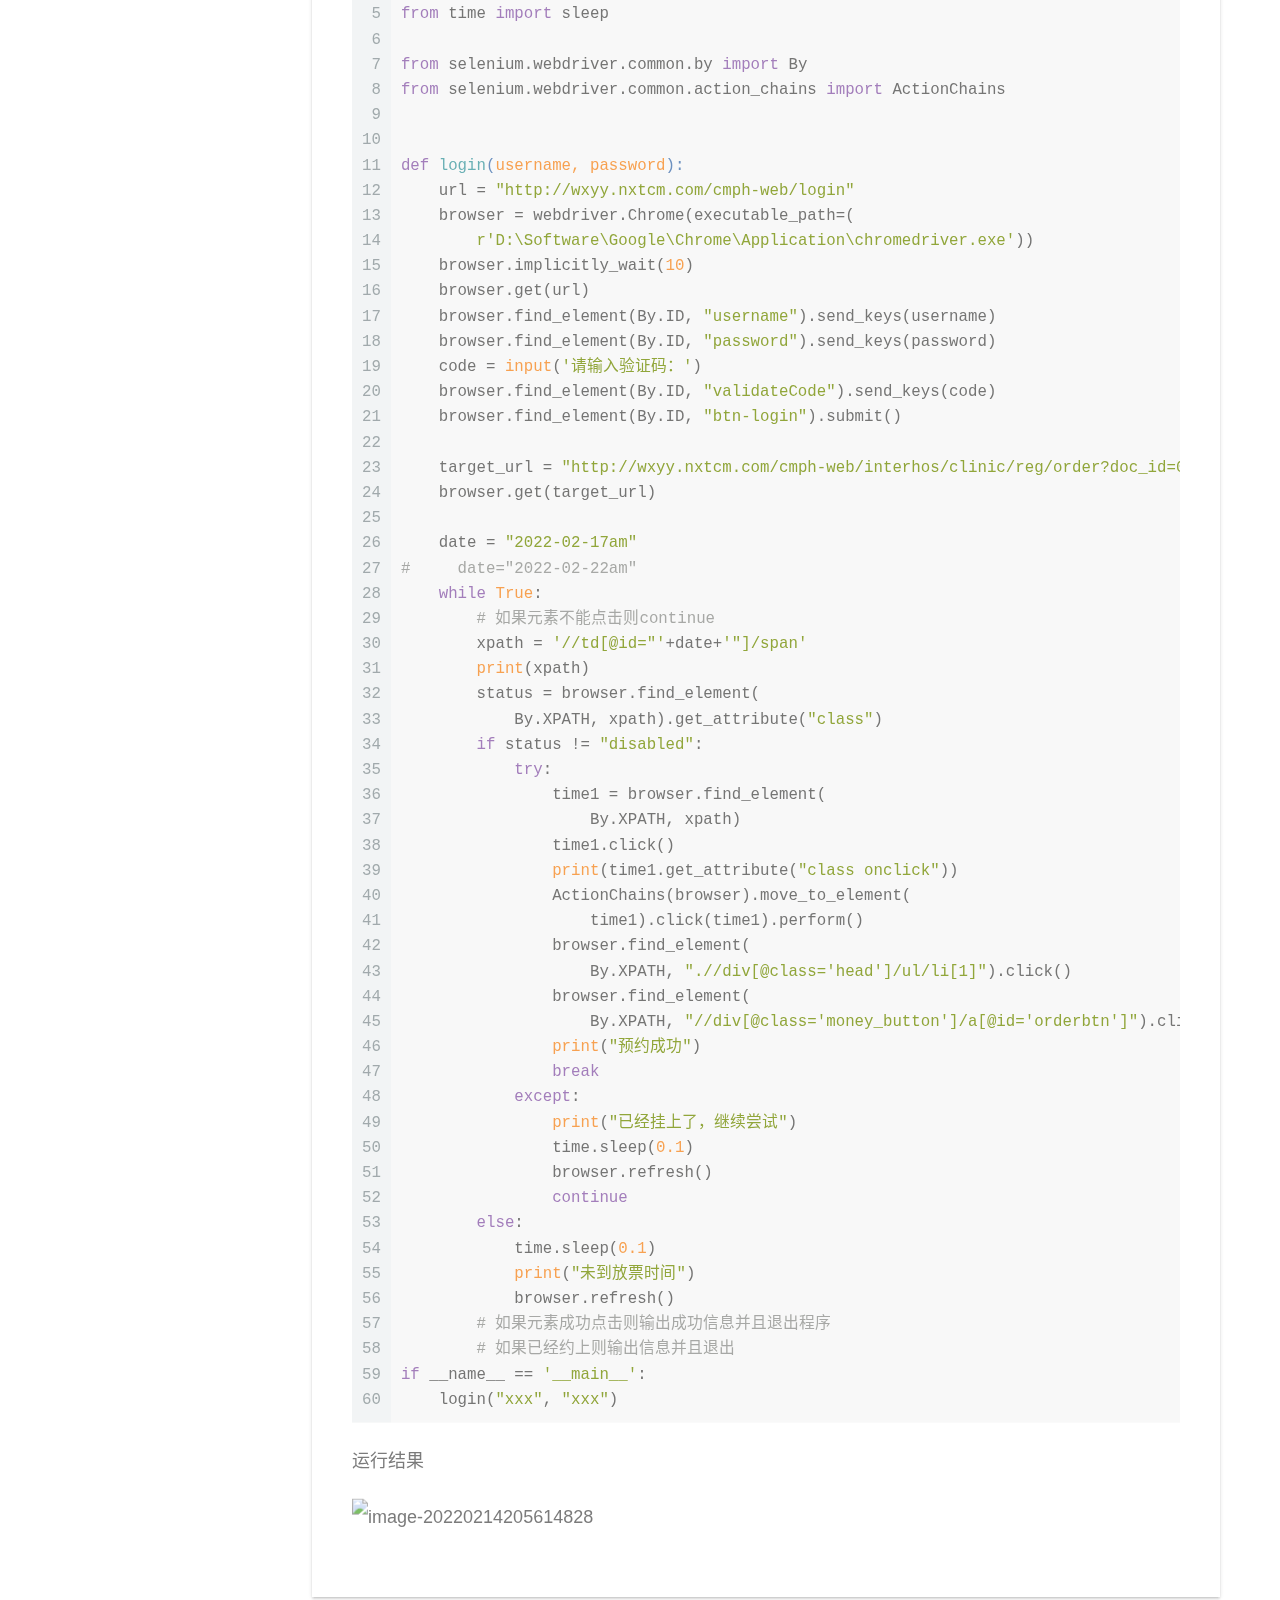
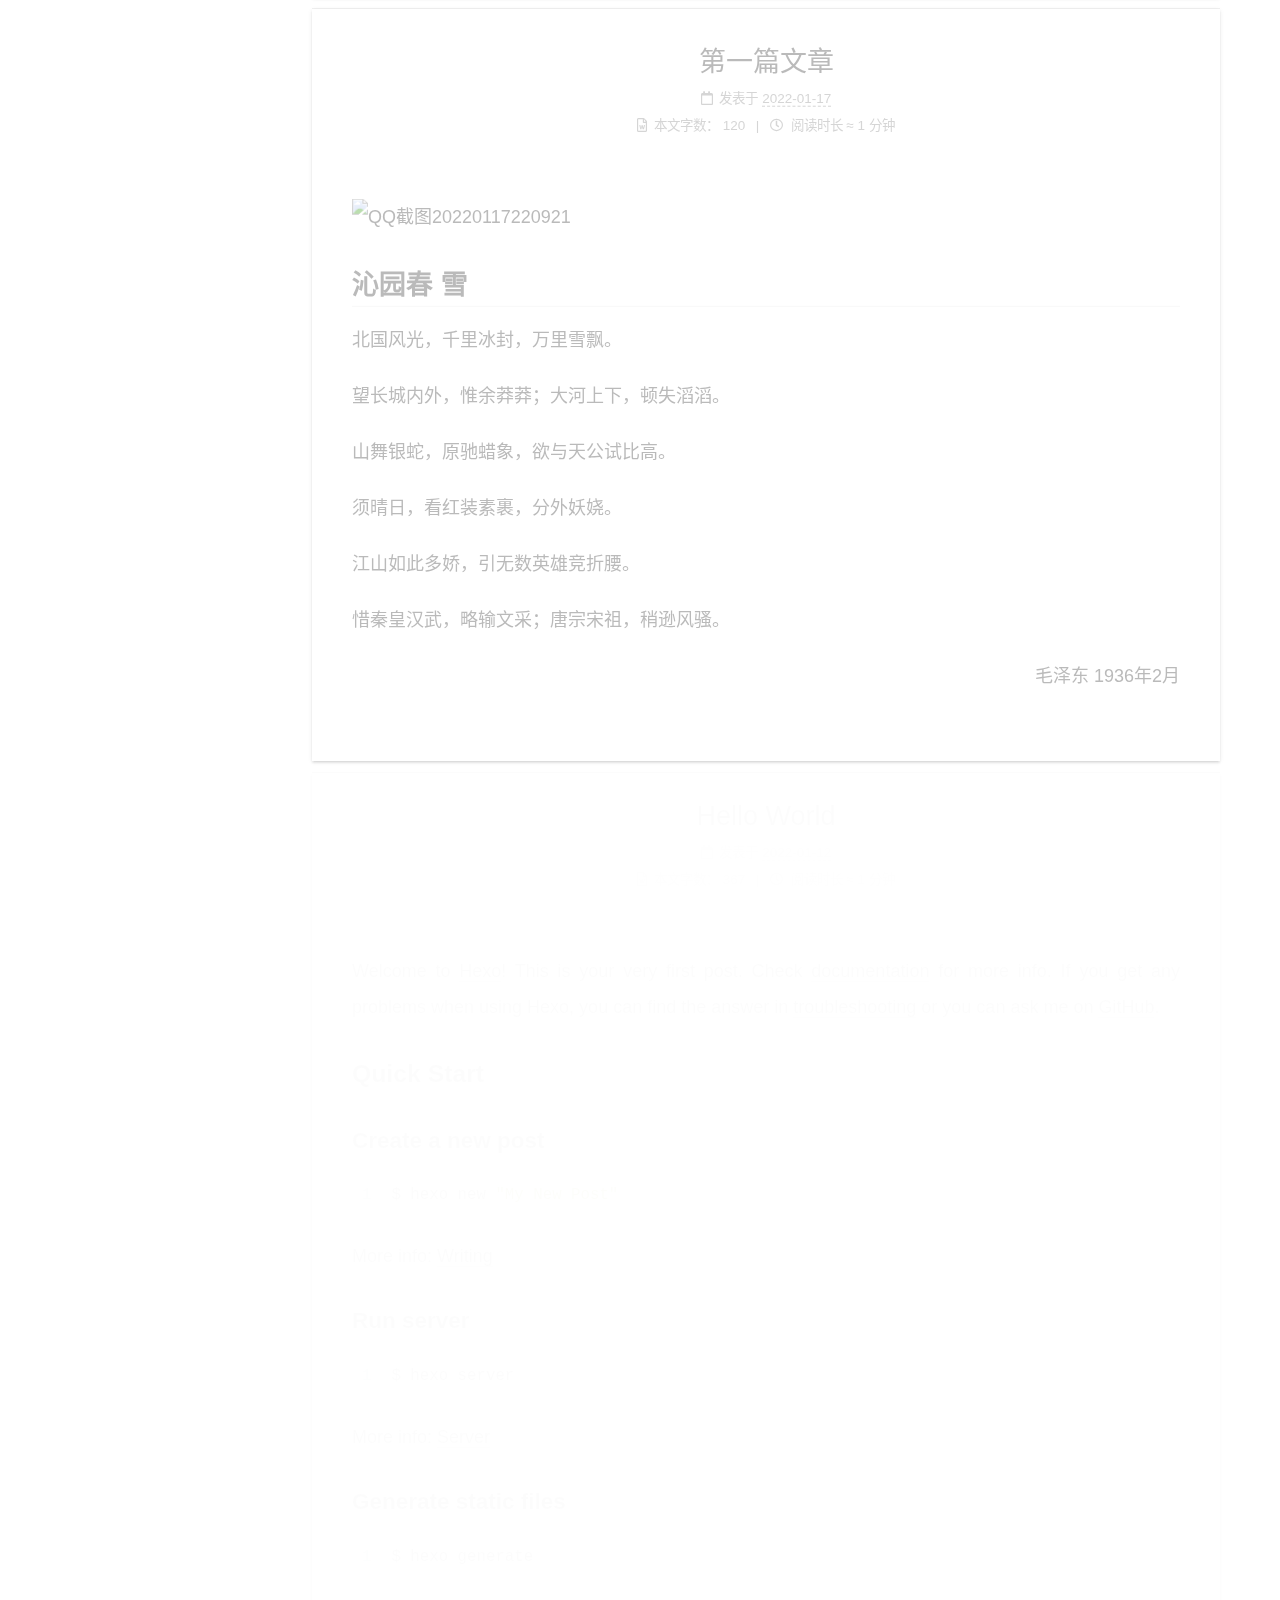
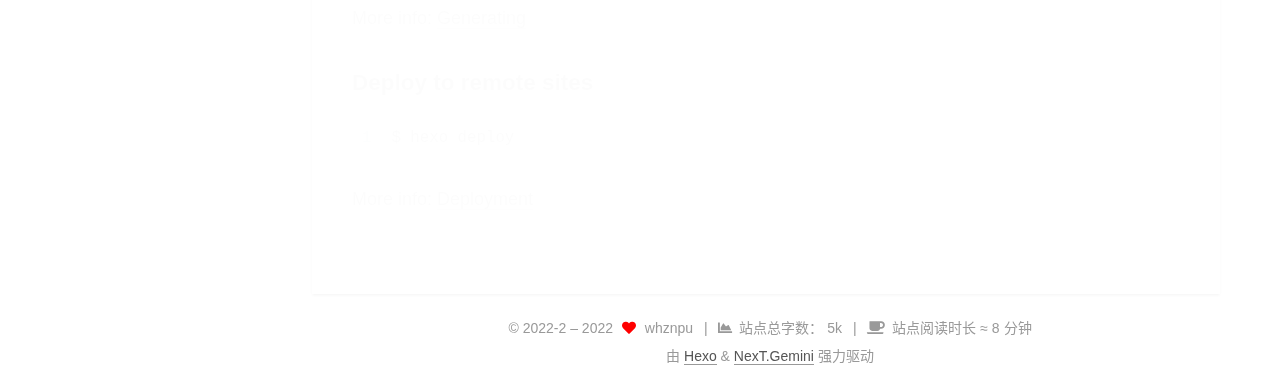
==== commit bfd84e4e: "Site updated: 2022-02-14 23:29:57" ====
--- a/index.html
+++ b/index.html
@@ -197,7 +197,21 @@
               <time title="创建时间：2022-02-14 22:49:00 / 修改时间：22:49:33" itemprop="dateCreated datePublished" datetime="2022-02-14T22:49:00+08:00">2022-02-14</time>
             </span>
 
-          
+          <br>
+            <span class="post-meta-item" title="本文字数">
+              <span class="post-meta-item-icon">
+                <i class="far fa-file-word"></i>
+              </span>
+                <span class="post-meta-item-text">本文字数：</span>
+              <span>4.3k</span>
+            </span>
+            <span class="post-meta-item" title="阅读时长">
+              <span class="post-meta-item-icon">
+                <i class="far fa-clock"></i>
+              </span>
+                <span class="post-meta-item-text">阅读时长 &asymp;</span>
+              <span>7 分钟</span>
+            </span>
 
         </div>
       </header>
@@ -302,7 +316,21 @@
               <time title="创建时间：2022-01-17 21:09:58 / 修改时间：22:25:41" itemprop="dateCreated datePublished" datetime="2022-01-17T21:09:58+08:00">2022-01-17</time>
             </span>
 
-          
+          <br>
+            <span class="post-meta-item" title="本文字数">
+              <span class="post-meta-item-icon">
+                <i class="far fa-file-word"></i>
+              </span>
+                <span class="post-meta-item-text">本文字数：</span>
+              <span>120</span>
+            </span>
+            <span class="post-meta-item" title="阅读时长">
+              <span class="post-meta-item-icon">
+                <i class="far fa-clock"></i>
+              </span>
+                <span class="post-meta-item-text">阅读时长 &asymp;</span>
+              <span>1 分钟</span>
+            </span>
 
         </div>
       </header>
@@ -368,7 +396,21 @@
               <time title="创建时间：2022-01-12 22:03:04" itemprop="dateCreated datePublished" datetime="2022-01-12T22:03:04+08:00">2022-01-12</time>
             </span>
 
-          
+          <br>
+            <span class="post-meta-item" title="本文字数">
+              <span class="post-meta-item-icon">
+                <i class="far fa-file-word"></i>
+              </span>
+                <span class="post-meta-item-text">本文字数：</span>
+              <span>367</span>
+            </span>
+            <span class="post-meta-item" title="阅读时长">
+              <span class="post-meta-item-icon">
+                <i class="far fa-clock"></i>
+              </span>
+                <span class="post-meta-item-text">阅读时长 &asymp;</span>
+              <span>1 分钟</span>
+            </span>
 
         </div>
       </header>
@@ -521,6 +563,18 @@
     <i class="fa fa-heart"></i>
   </span>
   <span class="author" itemprop="copyrightHolder">whznpu</span>
+    <span class="post-meta-divider">|</span>
+    <span class="post-meta-item-icon">
+      <i class="fa fa-chart-area"></i>
+    </span>
+      <span class="post-meta-item-text">站点总字数：</span>
+    <span title="站点总字数">5k</span>
+    <span class="post-meta-divider">|</span>
+    <span class="post-meta-item-icon">
+      <i class="fa fa-coffee"></i>
+    </span>
+      <span class="post-meta-item-text">站点阅读时长 &asymp;</span>
+    <span title="站点阅读时长">8 分钟</span>
 </div>
   <div class="powered-by">由 <a href="https://hexo.io/" class="theme-link" rel="noopener" target="_blank">Hexo</a> & <a href="https://theme-next.org/" class="theme-link" rel="noopener" target="_blank">NexT.Gemini</a> 强力驱动
   </div>
--- a/css/main.css
+++ b/css/main.css
@@ -1175,7 +1175,7 @@
 }
 .links-of-author a::before,
 .links-of-author span.exturl::before {
-  background: #73b0be;
+  background: #ff2abd;
   border-radius: 50%;
   content: ' ';
   display: inline-block;
@@ -1969,6 +1969,13 @@
 #qr p {
   text-align: center;
 }
+.post-copyright {
+  background: var(--card-bg-color);
+  border-left: 3px solid #ff2a2a;
+  list-style: none;
+  margin: 2em 0 0;
+  padding: 0.5em 1em;
+}
 .category-all-page .category-all-title {
   text-align: center;
 }
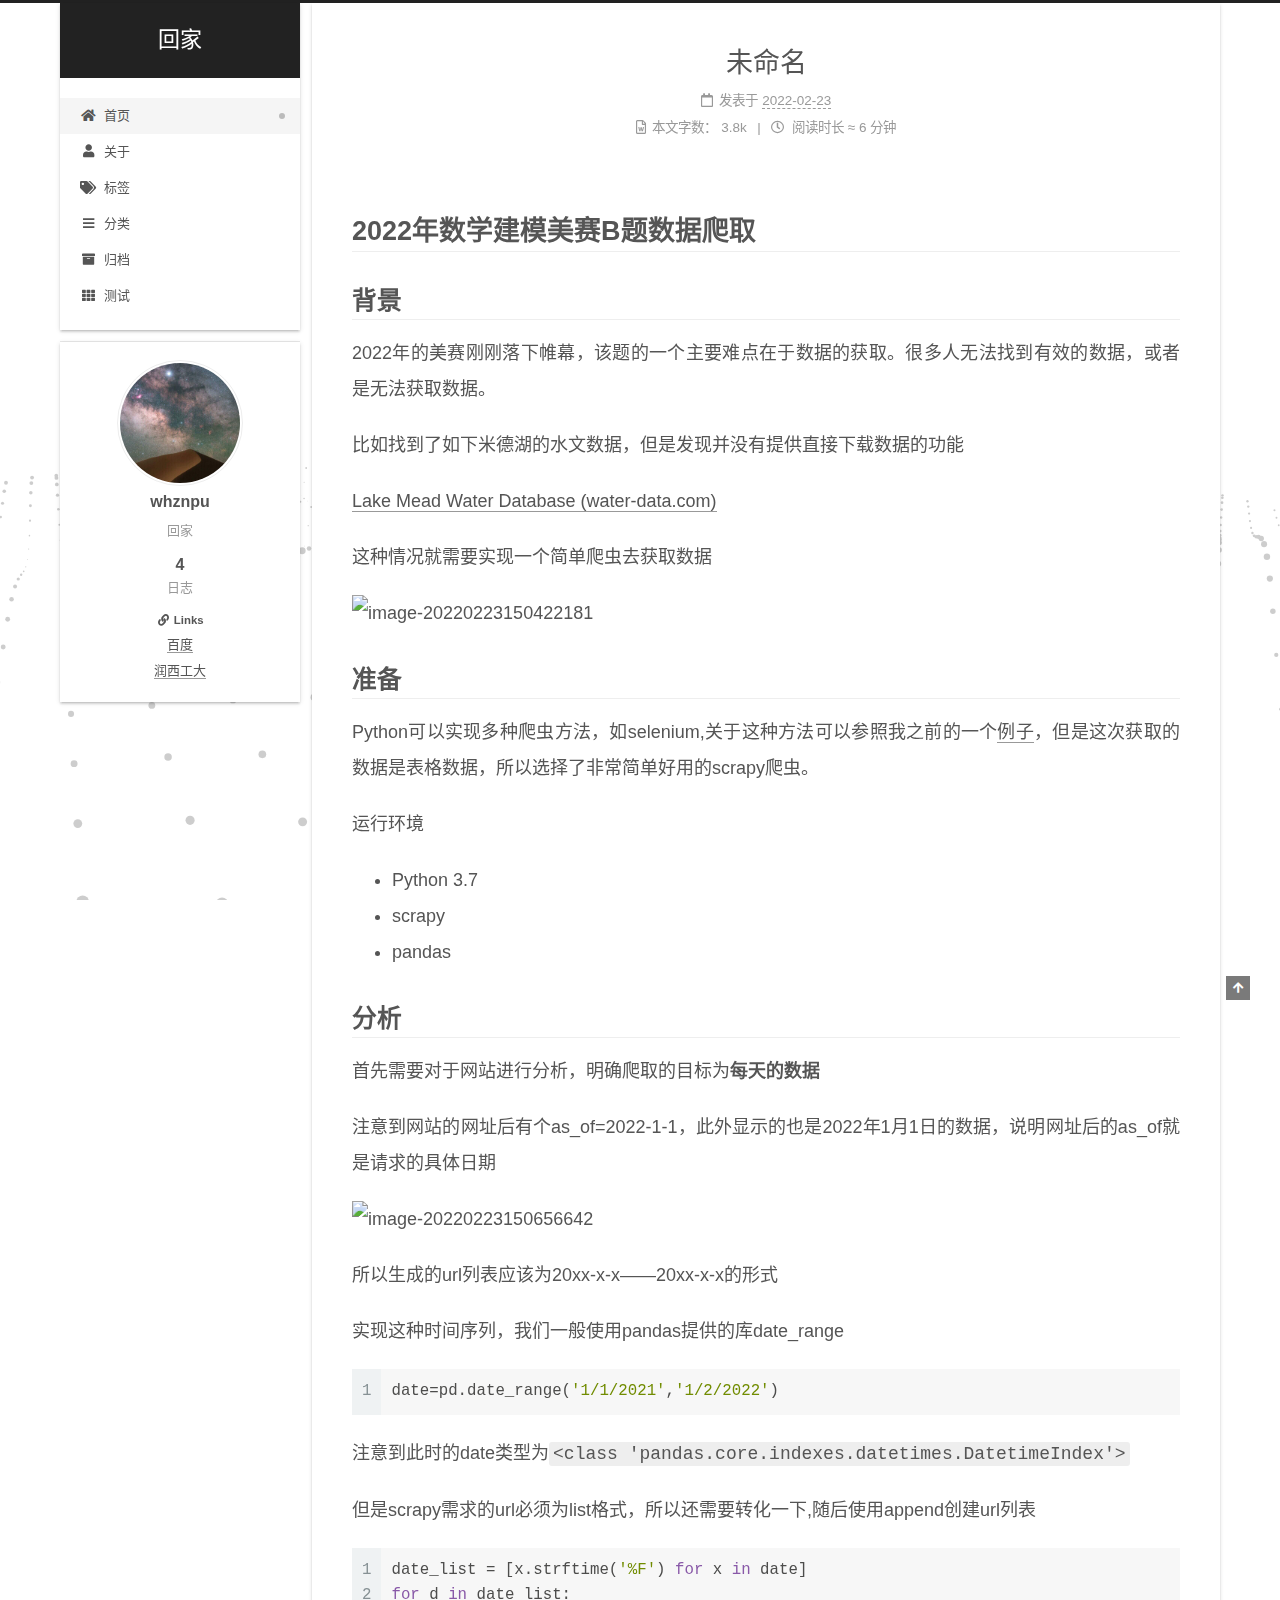
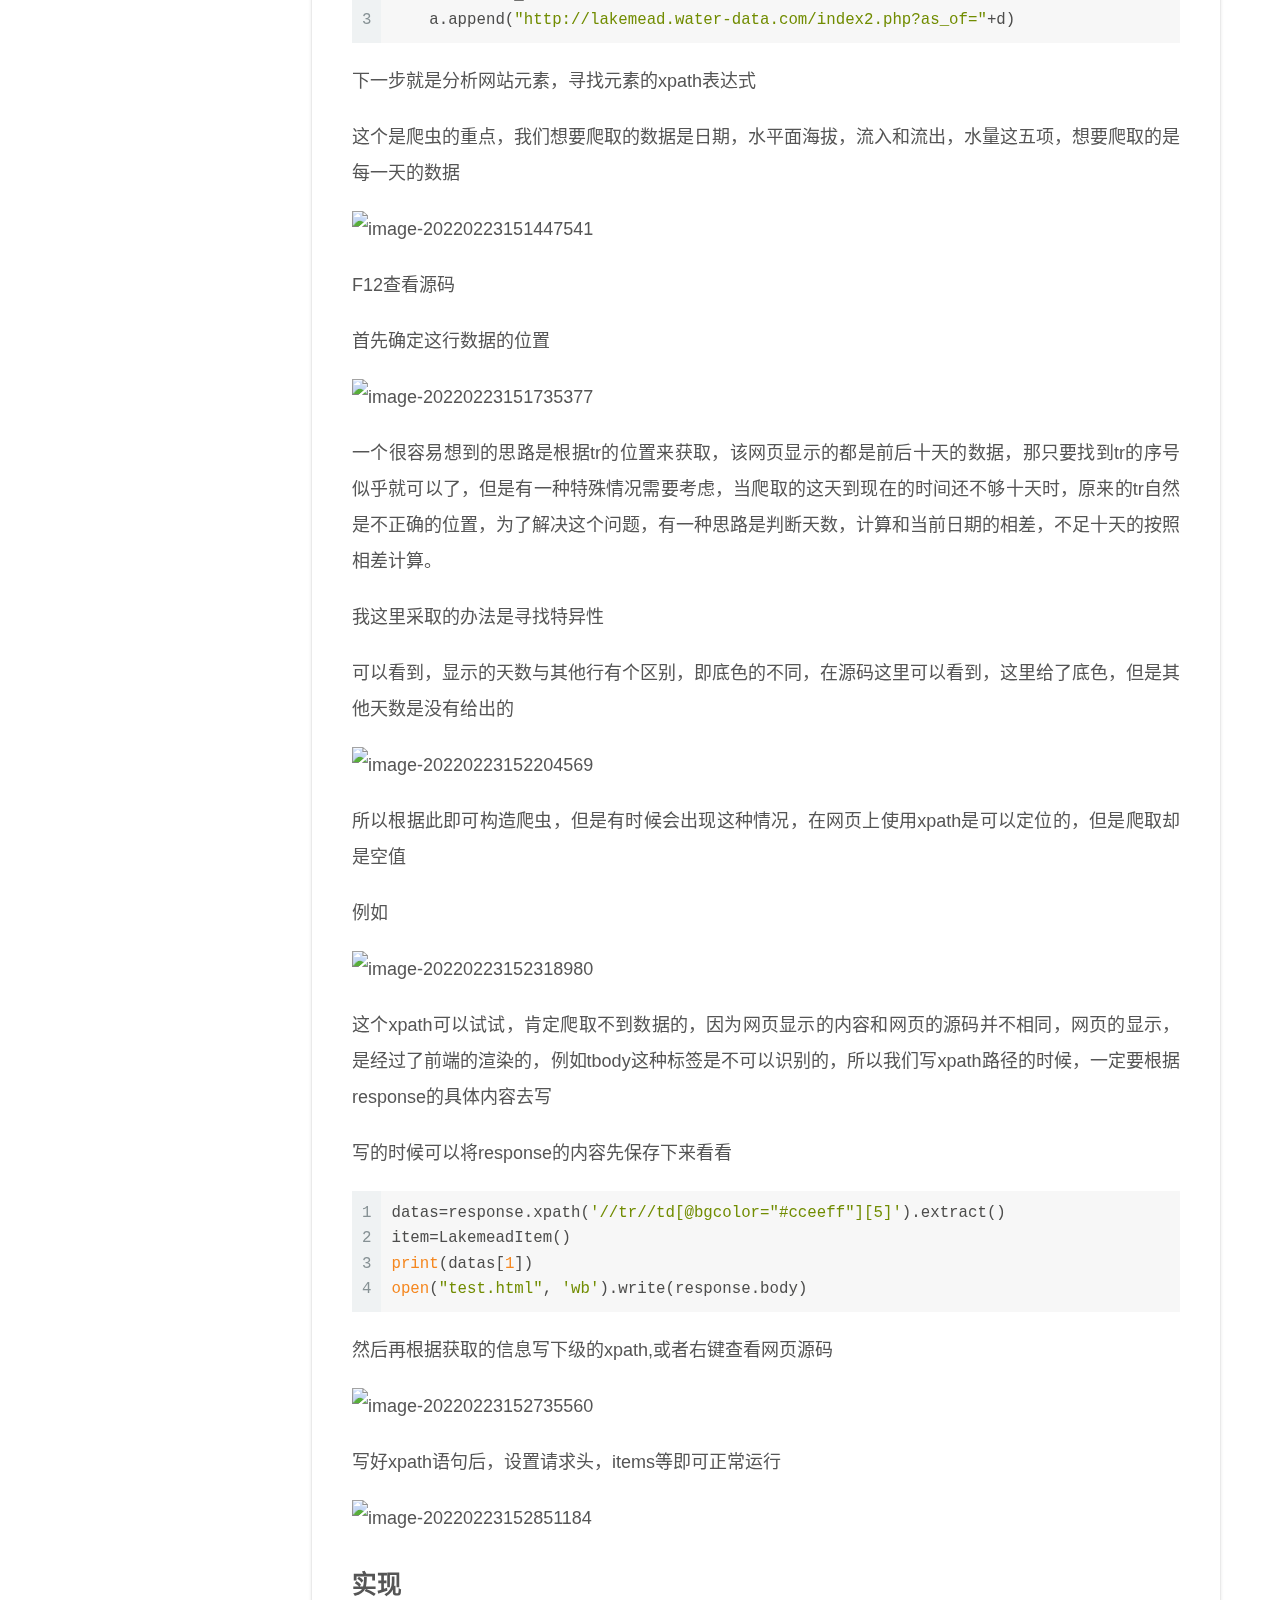
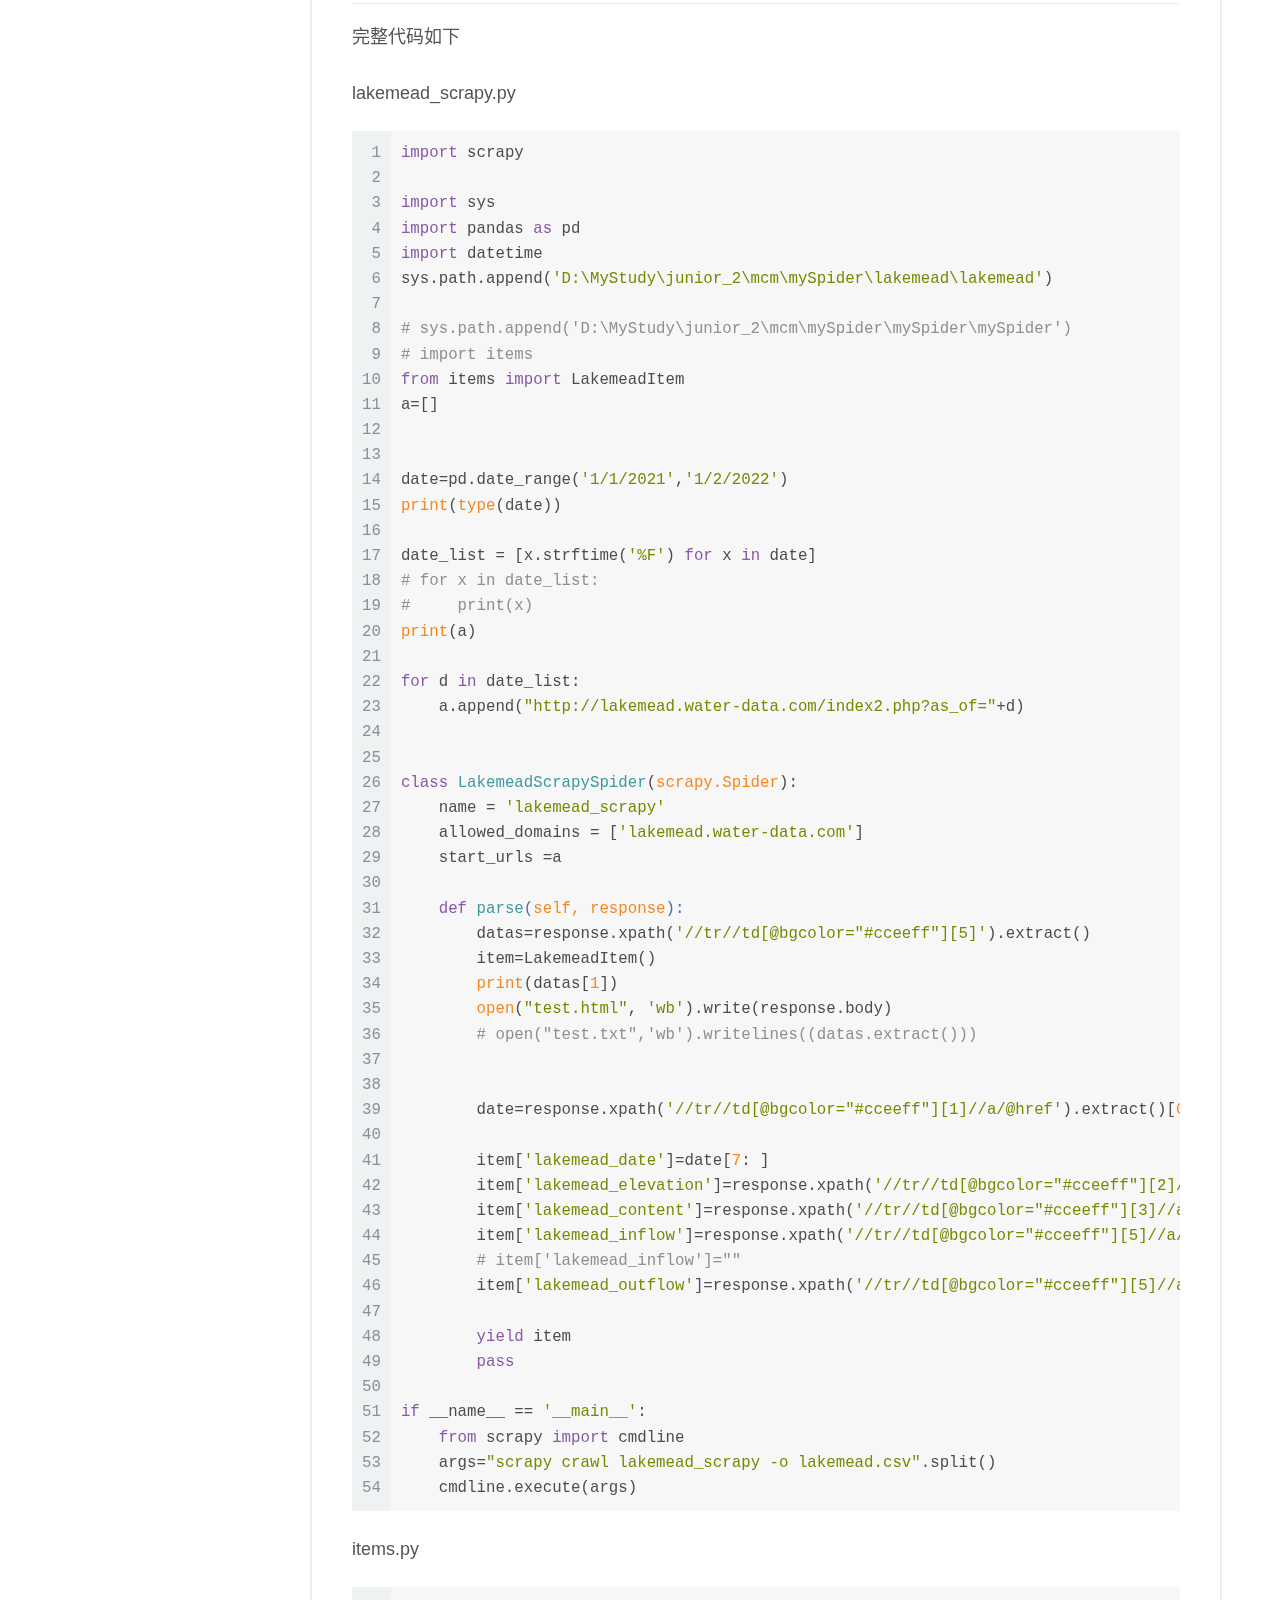
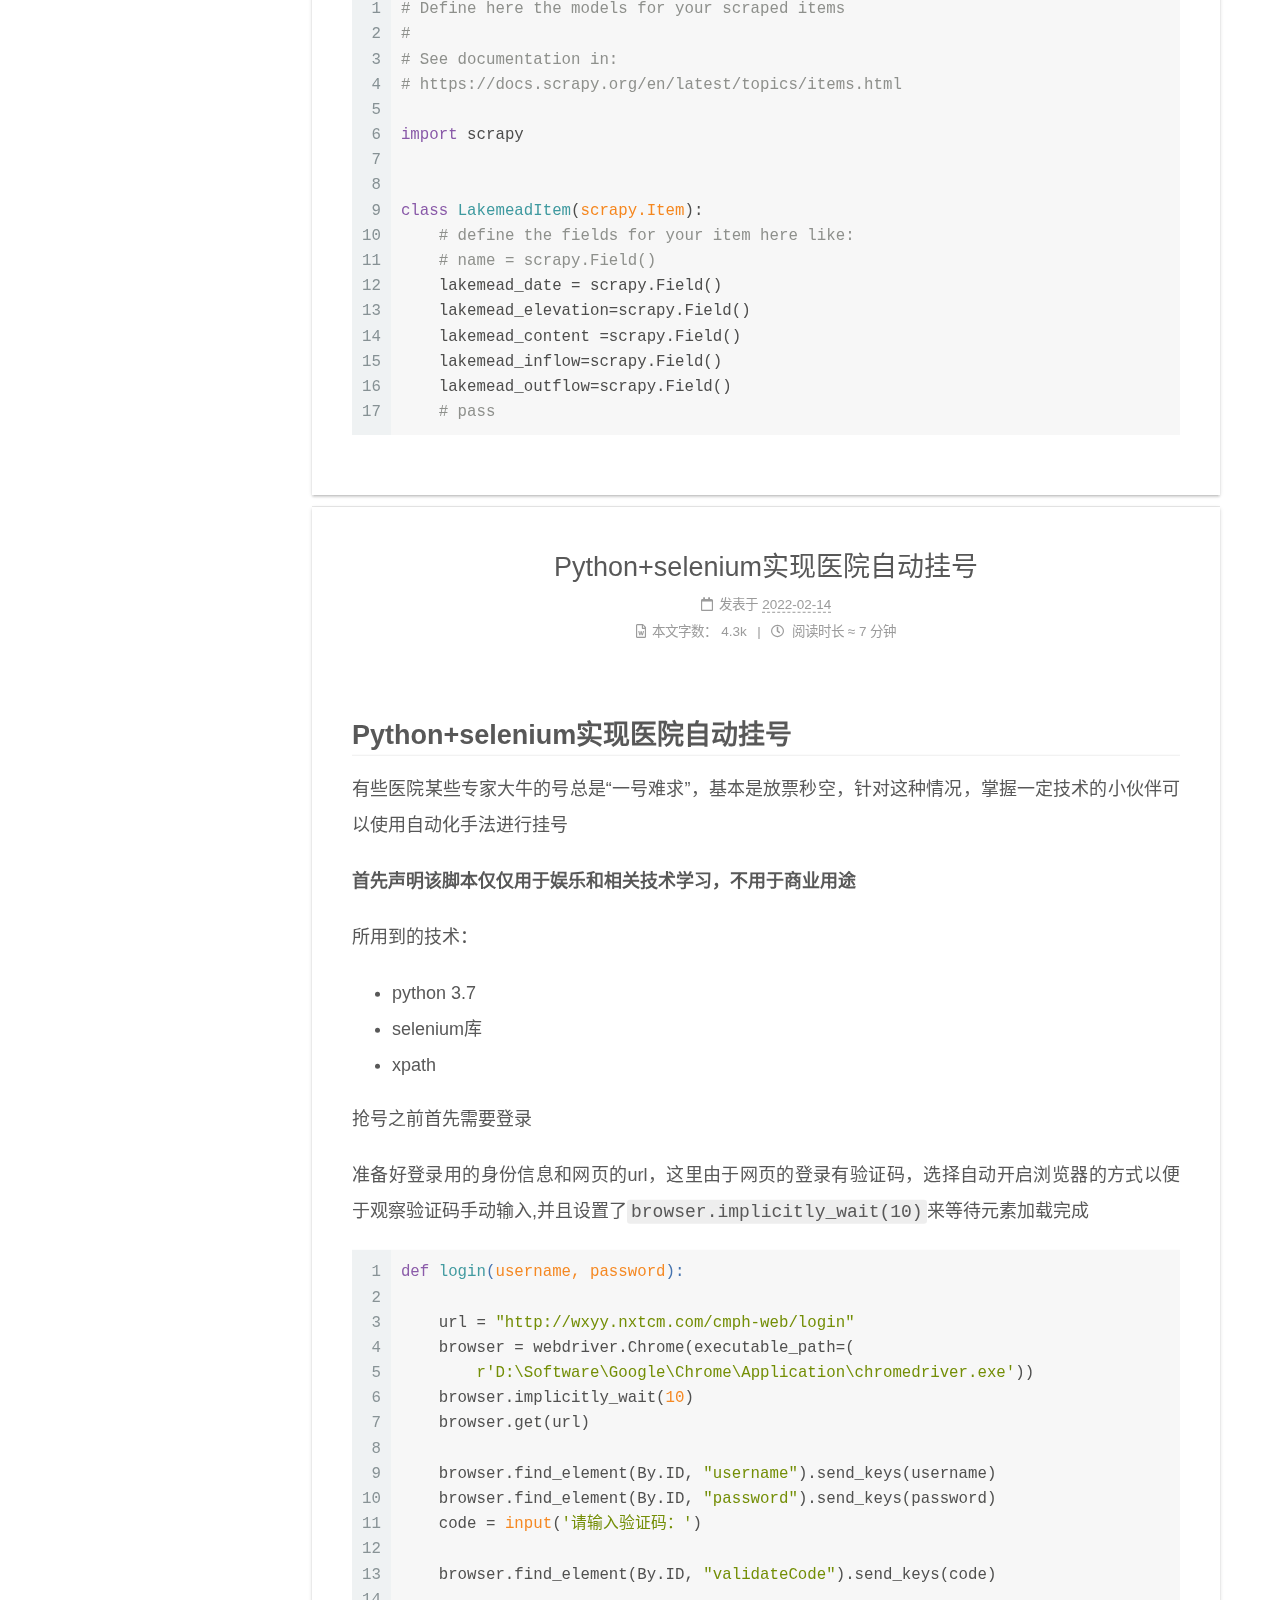
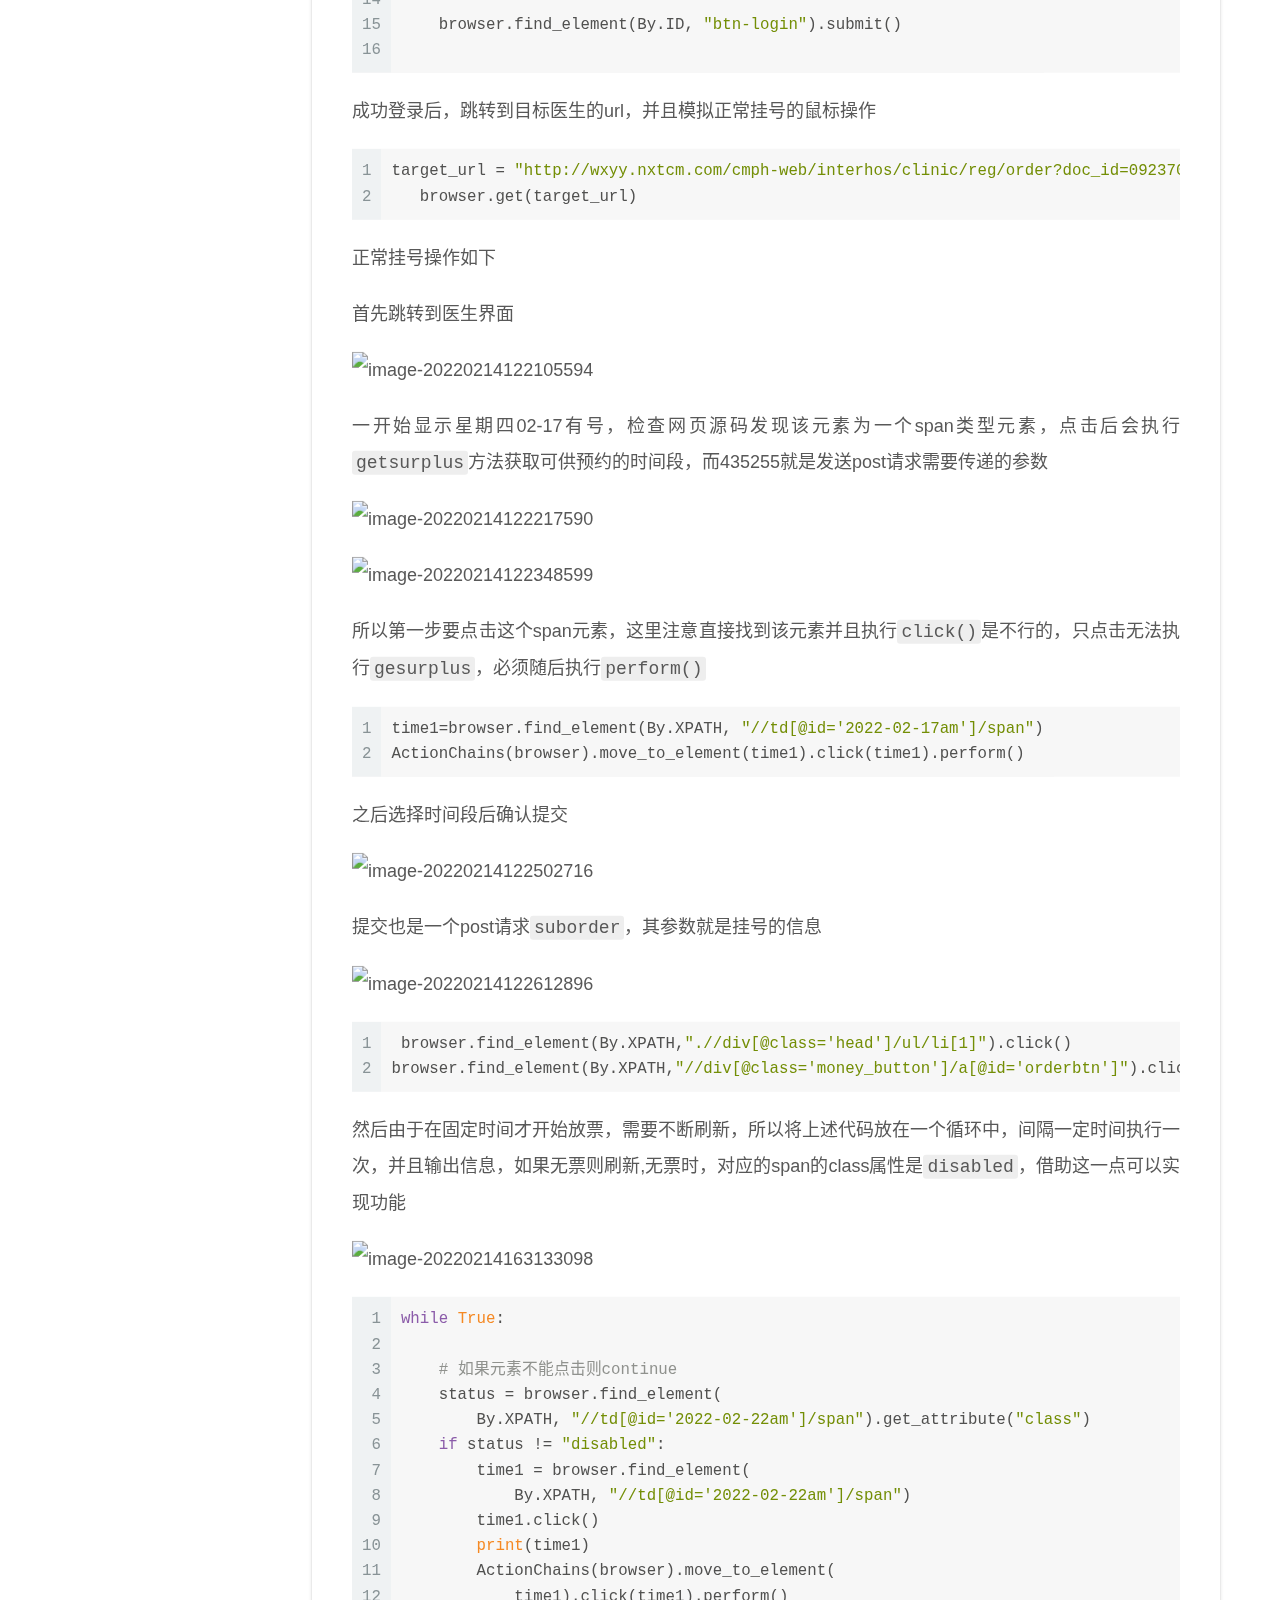
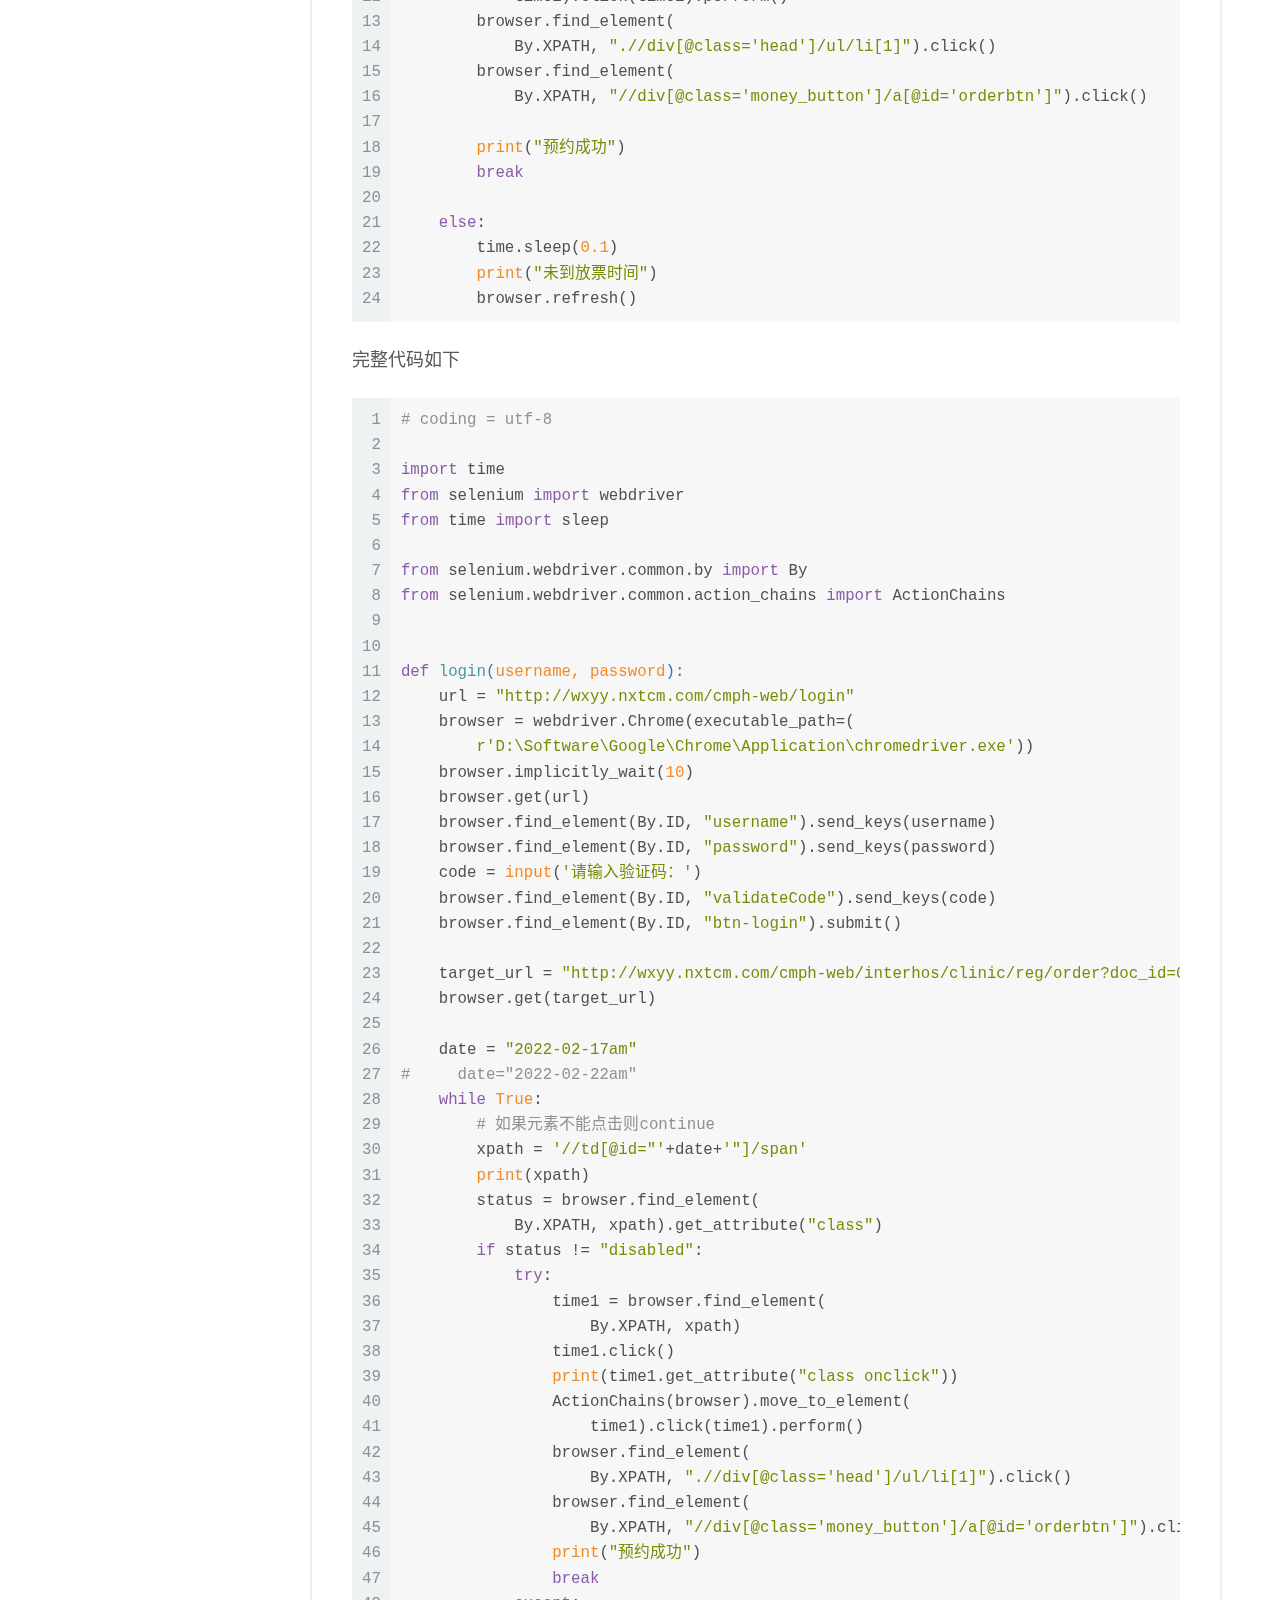
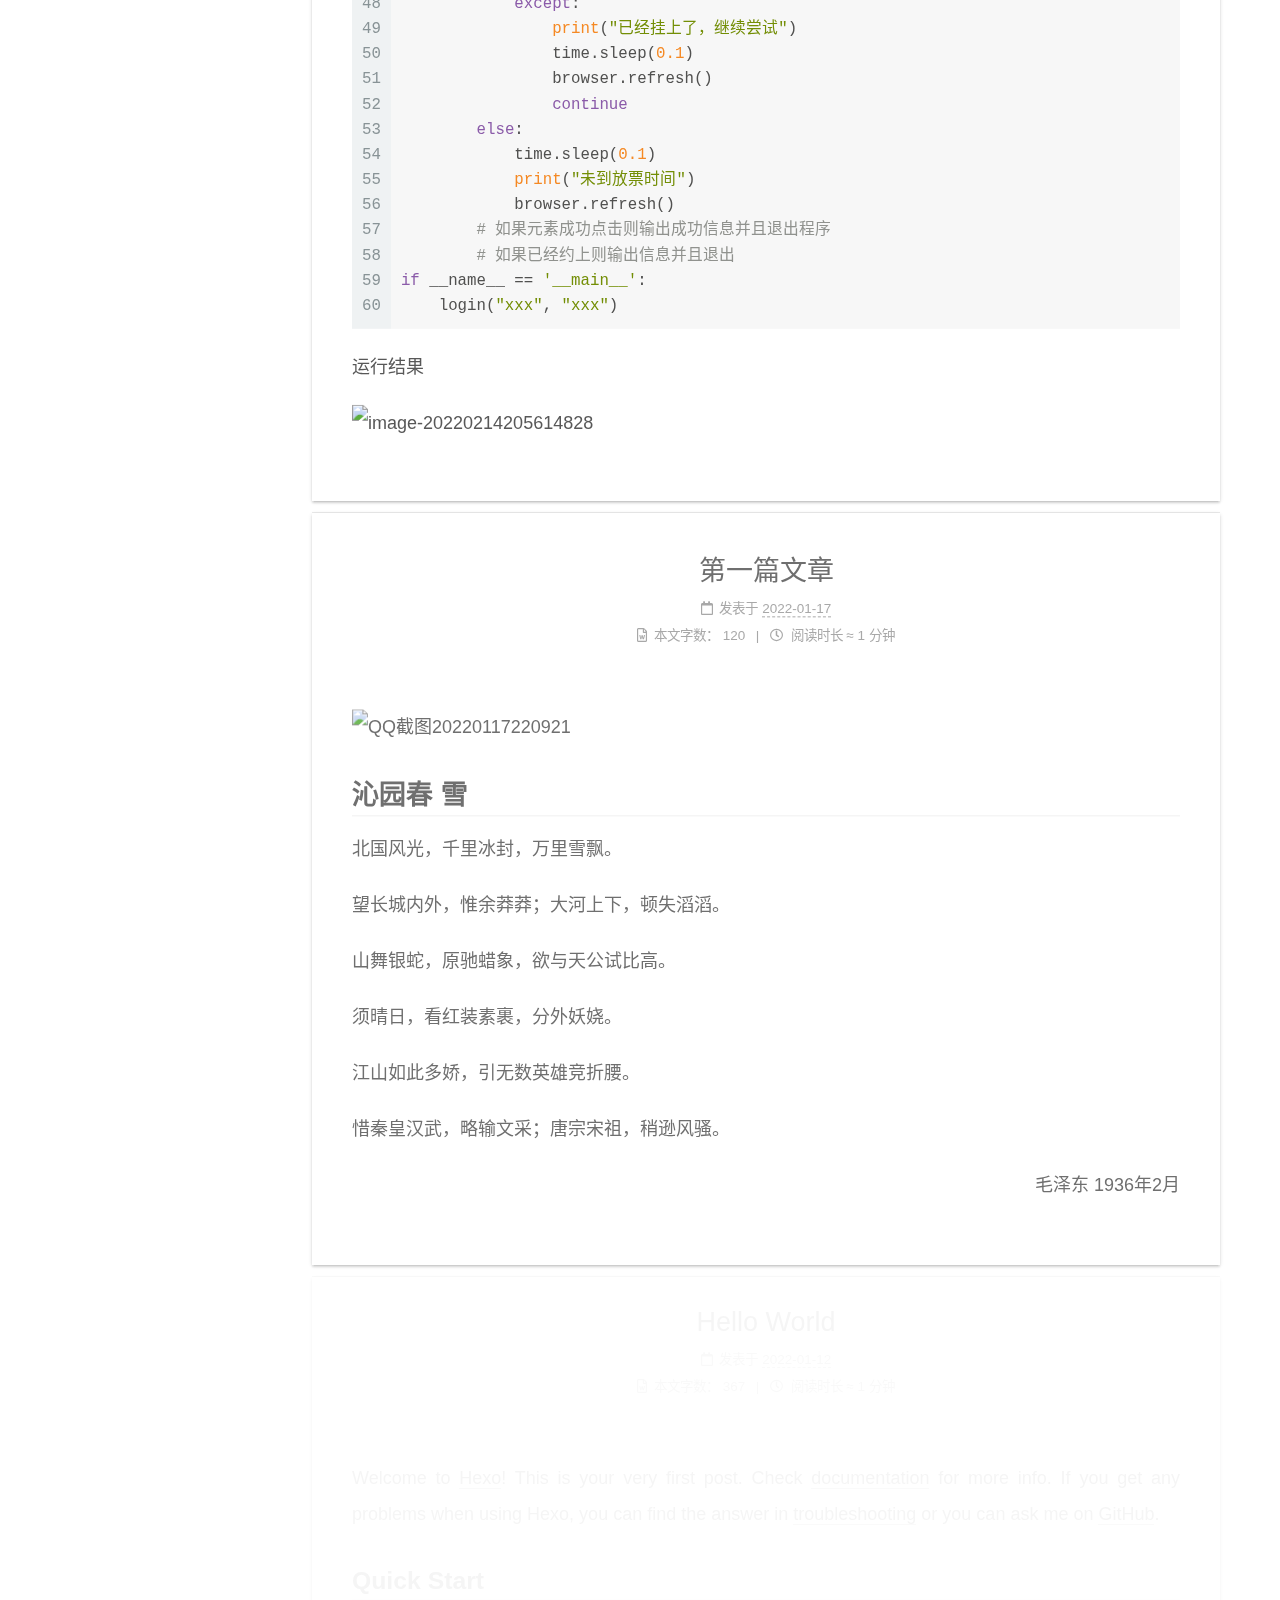
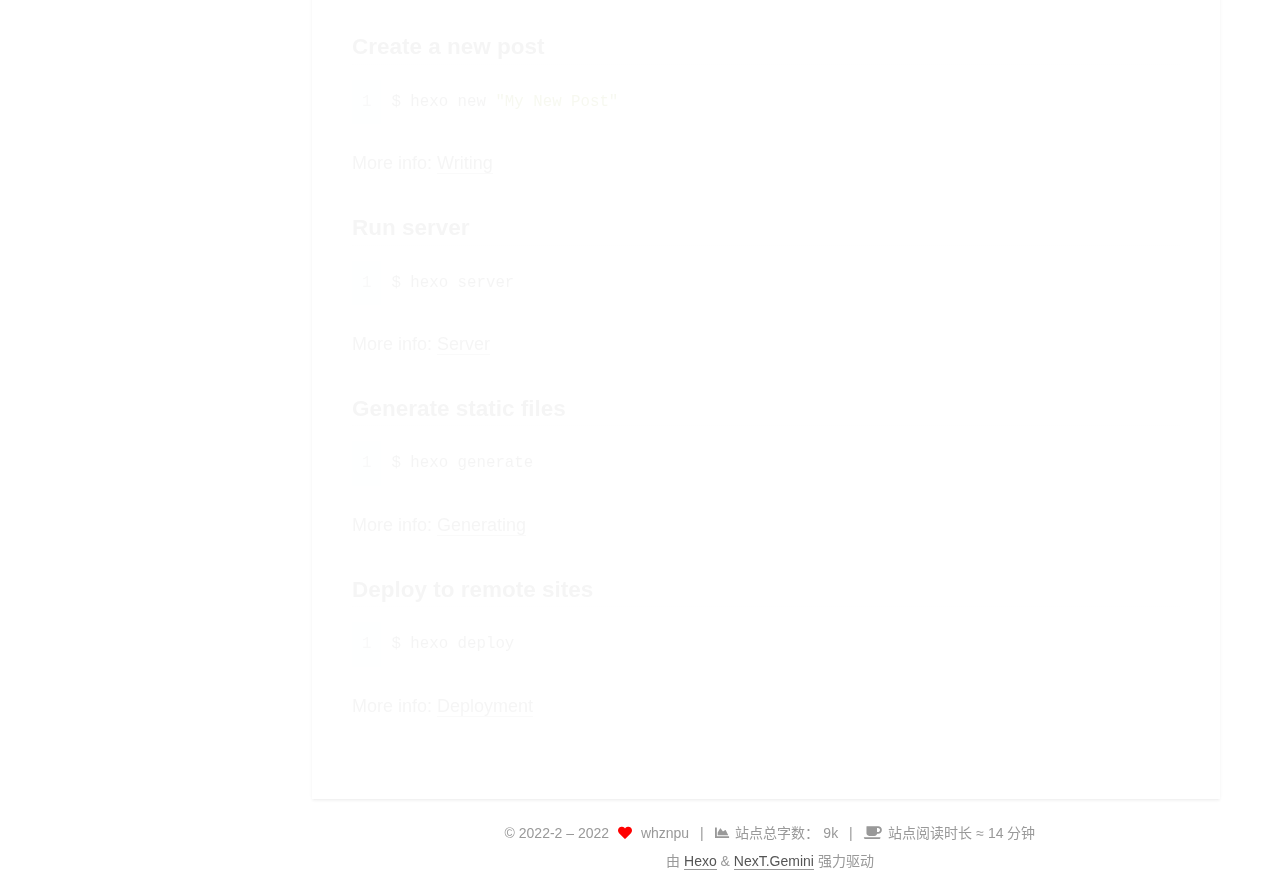
==== commit faca1761: "Site updated: 2022-02-23 16:05:05" ====
--- a/index.html
+++ b/index.html
@@ -165,6 +165,131 @@
 
           <div class="content index posts-expand">
             
+      
+  
+  
+  <article itemscope itemtype="http://schema.org/Article" class="post-block" lang="zh-CN">
+    <link itemprop="mainEntityOfPage" href="https://gitee.com/wszdc/2022/02/23/2022%E5%B9%B4%E6%95%B0%E5%AD%A6%E5%BB%BA%E6%A8%A1%E7%BE%8E%E8%B5%9BB%E9%A2%98%E6%95%B0%E6%8D%AE%E7%88%AC%E5%8F%96/">
+
+    <span hidden itemprop="author" itemscope itemtype="http://schema.org/Person">
+      <meta itemprop="image" content="/images/avatar.gif">
+      <meta itemprop="name" content="whznpu">
+      <meta itemprop="description" content="回家">
+    </span>
+
+    <span hidden itemprop="publisher" itemscope itemtype="http://schema.org/Organization">
+      <meta itemprop="name" content="回家">
+    </span>
+      <header class="post-header">
+        <h2 class="post-title" itemprop="name headline">
+          
+            <a href="/2022/02/23/2022%E5%B9%B4%E6%95%B0%E5%AD%A6%E5%BB%BA%E6%A8%A1%E7%BE%8E%E8%B5%9BB%E9%A2%98%E6%95%B0%E6%8D%AE%E7%88%AC%E5%8F%96/" class="post-title-link" itemprop="url">未命名</a>
+        </h2>
+
+        <div class="post-meta">
+            <span class="post-meta-item">
+              <span class="post-meta-item-icon">
+                <i class="far fa-calendar"></i>
+              </span>
+              <span class="post-meta-item-text">发表于</span>
+              
+
+              <time title="创建时间：2022-02-23 16:04:14 / 修改时间：15:34:12" itemprop="dateCreated datePublished" datetime="2022-02-23T16:04:14+08:00">2022-02-23</time>
+            </span>
+
+          <br>
+            <span class="post-meta-item" title="本文字数">
+              <span class="post-meta-item-icon">
+                <i class="far fa-file-word"></i>
+              </span>
+                <span class="post-meta-item-text">本文字数：</span>
+              <span>3.8k</span>
+            </span>
+            <span class="post-meta-item" title="阅读时长">
+              <span class="post-meta-item-icon">
+                <i class="far fa-clock"></i>
+              </span>
+                <span class="post-meta-item-text">阅读时长 &asymp;</span>
+              <span>6 分钟</span>
+            </span>
+
+        </div>
+      </header>
+
+    
+    
+    
+    <div class="post-body" itemprop="articleBody">
+
+      
+          <h1 id="2022年数学建模美赛B题数据爬取"><a href="#2022年数学建模美赛B题数据爬取" class="headerlink" title="2022年数学建模美赛B题数据爬取"></a>2022年数学建模美赛B题数据爬取</h1><h2 id="背景"><a href="#背景" class="headerlink" title="背景"></a>背景</h2><p>2022年的美赛刚刚落下帷幕，该题的一个主要难点在于数据的获取。很多人无法找到有效的数据，或者是无法获取数据。</p>
+<p>比如找到了如下米德湖的水文数据，但是发现并没有提供直接下载数据的功能</p>
+<p><a target="_blank" rel="noopener" href="http://lakemead.water-data.com/index2.php?as_of=">Lake Mead Water Database (water-data.com)</a></p>
+<p>这种情况就需要实现一个简单爬虫去获取数据</p>
+<p><img src="https://s2.loli.net/2022/02/23/tqzQVimfjcaFeWK.png" alt="image-20220223150422181"></p>
+<h2 id="准备"><a href="#准备" class="headerlink" title="准备"></a>准备</h2><p>Python可以实现多种爬虫方法，如selenium,关于这种方法可以参照我之前的一个<a target="_blank" rel="noopener" href="https://editor.csdn.net/md/?articleId=122933278">例子</a>，但是这次获取的数据是表格数据，所以选择了非常简单好用的scrapy爬虫。</p>
+<p>运行环境</p>
+<ul>
+<li>Python 3.7</li>
+<li>scrapy</li>
+<li>pandas</li>
+</ul>
+<h2 id="分析"><a href="#分析" class="headerlink" title="分析"></a>分析</h2><p>首先需要对于网站进行分析，明确爬取的目标为<strong>每天的数据</strong></p>
+<p>注意到网站的网址后有个as_of=2022-1-1，此外显示的也是2022年1月1日的数据，说明网址后的as_of就是请求的具体日期</p>
+<p><img src="https://s2.loli.net/2022/02/23/57nyIG4TmoaOlpv.png" alt="image-20220223150656642"></p>
+<p>所以生成的url列表应该为20xx-x-x——20xx-x-x的形式</p>
+<p>实现这种时间序列，我们一般使用pandas提供的库date_range</p>
+<figure class="highlight python"><table><tr><td class="gutter"><pre><span class="line">1</span><br></pre></td><td class="code"><pre><span class="line">date=pd.date_range(<span class="string">&#x27;1/1/2021&#x27;</span>,<span class="string">&#x27;1/2/2022&#x27;</span>)</span><br></pre></td></tr></table></figure>
+
+<p>注意到此时的date类型为<code>&lt;class &#39;pandas.core.indexes.datetimes.DatetimeIndex&#39;&gt;</code></p>
+<p>但是scrapy需求的url必须为list格式，所以还需要转化一下,随后使用append创建url列表</p>
+<figure class="highlight python"><table><tr><td class="gutter"><pre><span class="line">1</span><br><span class="line">2</span><br><span class="line">3</span><br></pre></td><td class="code"><pre><span class="line">date_list = [x.strftime(<span class="string">&#x27;%F&#x27;</span>) <span class="keyword">for</span> x <span class="keyword">in</span> date]</span><br><span class="line"><span class="keyword">for</span> d <span class="keyword">in</span> date_list:</span><br><span class="line">    a.append(<span class="string">&quot;http://lakemead.water-data.com/index2.php?as_of=&quot;</span>+d)</span><br></pre></td></tr></table></figure>
+
+
+
+<p>下一步就是分析网站元素，寻找元素的xpath表达式</p>
+<p>这个是爬虫的重点，我们想要爬取的数据是日期，水平面海拔，流入和流出，水量这五项，想要爬取的是每一天的数据</p>
+<p><img src="https://s2.loli.net/2022/02/23/ubFHCQOEUDv9Yaz.png" alt="image-20220223151447541"></p>
+<p>F12查看源码</p>
+<p>首先确定这行数据的位置</p>
+<p><img src="https://s2.loli.net/2022/02/23/BcsX74whr8gtKpm.png" alt="image-20220223151735377"></p>
+<p>一个很容易想到的思路是根据tr的位置来获取，该网页显示的都是前后十天的数据，那只要找到tr的序号似乎就可以了，但是有一种特殊情况需要考虑，当爬取的这天到现在的时间还不够十天时，原来的tr自然是不正确的位置，为了解决这个问题，有一种思路是判断天数，计算和当前日期的相差，不足十天的按照相差计算。</p>
+<p>我这里采取的办法是寻找特异性</p>
+<p>可以看到，显示的天数与其他行有个区别，即底色的不同，在源码这里可以看到，这里给了底色，但是其他天数是没有给出的</p>
+<p><img src="https://s2.loli.net/2022/02/23/aGfn2IV4dsoDv9M.png" alt="image-20220223152204569"></p>
+<p>所以根据此即可构造爬虫，但是有时候会出现这种情况，在网页上使用xpath是可以定位的，但是爬取却是空值</p>
+<p>例如</p>
+<p><img src="https://s2.loli.net/2022/02/23/XbwEBzMfYlA4QIy.png" alt="image-20220223152318980"></p>
+<p>这个xpath可以试试，肯定爬取不到数据的，因为网页显示的内容和网页的源码并不相同，网页的显示，是经过了前端的渲染的，例如tbody这种标签是不可以识别的，所以我们写xpath路径的时候，一定要根据response的具体内容去写</p>
+<p>写的时候可以将response的内容先保存下来看看</p>
+<figure class="highlight python"><table><tr><td class="gutter"><pre><span class="line">1</span><br><span class="line">2</span><br><span class="line">3</span><br><span class="line">4</span><br></pre></td><td class="code"><pre><span class="line">datas=response.xpath(<span class="string">&#x27;//tr//td[@bgcolor=&quot;#cceeff&quot;][5]&#x27;</span>).extract()</span><br><span class="line">item=LakemeadItem()</span><br><span class="line"><span class="built_in">print</span>(datas[<span class="number">1</span>])</span><br><span class="line"><span class="built_in">open</span>(<span class="string">&quot;test.html&quot;</span>, <span class="string">&#x27;wb&#x27;</span>).write(response.body)</span><br></pre></td></tr></table></figure>
+
+<p>然后再根据获取的信息写下级的xpath,或者右键查看网页源码</p>
+<p><img src="https://s2.loli.net/2022/02/23/A1hQlCJN76FeHaL.png" alt="image-20220223152735560"></p>
+<p>写好xpath语句后，设置请求头，items等即可正常运行</p>
+<p><img src="https://s2.loli.net/2022/02/23/FU7ftHC324I6nQu.png" alt="image-20220223152851184"></p>
+<h2 id="实现"><a href="#实现" class="headerlink" title="实现"></a>实现</h2><p>完整代码如下</p>
+<p>lakemead_scrapy.py</p>
+<figure class="highlight python"><table><tr><td class="gutter"><pre><span class="line">1</span><br><span class="line">2</span><br><span class="line">3</span><br><span class="line">4</span><br><span class="line">5</span><br><span class="line">6</span><br><span class="line">7</span><br><span class="line">8</span><br><span class="line">9</span><br><span class="line">10</span><br><span class="line">11</span><br><span class="line">12</span><br><span class="line">13</span><br><span class="line">14</span><br><span class="line">15</span><br><span class="line">16</span><br><span class="line">17</span><br><span class="line">18</span><br><span class="line">19</span><br><span class="line">20</span><br><span class="line">21</span><br><span class="line">22</span><br><span class="line">23</span><br><span class="line">24</span><br><span class="line">25</span><br><span class="line">26</span><br><span class="line">27</span><br><span class="line">28</span><br><span class="line">29</span><br><span class="line">30</span><br><span class="line">31</span><br><span class="line">32</span><br><span class="line">33</span><br><span class="line">34</span><br><span class="line">35</span><br><span class="line">36</span><br><span class="line">37</span><br><span class="line">38</span><br><span class="line">39</span><br><span class="line">40</span><br><span class="line">41</span><br><span class="line">42</span><br><span class="line">43</span><br><span class="line">44</span><br><span class="line">45</span><br><span class="line">46</span><br><span class="line">47</span><br><span class="line">48</span><br><span class="line">49</span><br><span class="line">50</span><br><span class="line">51</span><br><span class="line">52</span><br><span class="line">53</span><br><span class="line">54</span><br></pre></td><td class="code"><pre><span class="line"><span class="keyword">import</span> scrapy</span><br><span class="line"></span><br><span class="line"><span class="keyword">import</span> sys</span><br><span class="line"><span class="keyword">import</span> pandas <span class="keyword">as</span> pd</span><br><span class="line"><span class="keyword">import</span> datetime</span><br><span class="line">sys.path.append(<span class="string">&#x27;D:\MyStudy\junior_2\mcm\mySpider\lakemead\lakemead&#x27;</span>)</span><br><span class="line"></span><br><span class="line"><span class="comment"># sys.path.append(&#x27;D:\MyStudy\junior_2\mcm\mySpider\mySpider\mySpider&#x27;)</span></span><br><span class="line"><span class="comment"># import items</span></span><br><span class="line"><span class="keyword">from</span> items <span class="keyword">import</span> LakemeadItem</span><br><span class="line">a=[]</span><br><span class="line"></span><br><span class="line"></span><br><span class="line">date=pd.date_range(<span class="string">&#x27;1/1/2021&#x27;</span>,<span class="string">&#x27;1/2/2022&#x27;</span>)</span><br><span class="line"><span class="built_in">print</span>(<span class="built_in">type</span>(date))</span><br><span class="line"></span><br><span class="line">date_list = [x.strftime(<span class="string">&#x27;%F&#x27;</span>) <span class="keyword">for</span> x <span class="keyword">in</span> date]</span><br><span class="line"><span class="comment"># for x in date_list:</span></span><br><span class="line"><span class="comment">#     print(x)</span></span><br><span class="line"><span class="built_in">print</span>(a)</span><br><span class="line"></span><br><span class="line"><span class="keyword">for</span> d <span class="keyword">in</span> date_list:</span><br><span class="line">    a.append(<span class="string">&quot;http://lakemead.water-data.com/index2.php?as_of=&quot;</span>+d)</span><br><span class="line"></span><br><span class="line"></span><br><span class="line"><span class="class"><span class="keyword">class</span> <span class="title">LakemeadScrapySpider</span>(<span class="params">scrapy.Spider</span>):</span></span><br><span class="line">    name = <span class="string">&#x27;lakemead_scrapy&#x27;</span></span><br><span class="line">    allowed_domains = [<span class="string">&#x27;lakemead.water-data.com&#x27;</span>]</span><br><span class="line">    start_urls =a</span><br><span class="line"></span><br><span class="line">    <span class="function"><span class="keyword">def</span> <span class="title">parse</span>(<span class="params">self, response</span>):</span></span><br><span class="line">        datas=response.xpath(<span class="string">&#x27;//tr//td[@bgcolor=&quot;#cceeff&quot;][5]&#x27;</span>).extract()</span><br><span class="line">        item=LakemeadItem()</span><br><span class="line">        <span class="built_in">print</span>(datas[<span class="number">1</span>])</span><br><span class="line">        <span class="built_in">open</span>(<span class="string">&quot;test.html&quot;</span>, <span class="string">&#x27;wb&#x27;</span>).write(response.body)</span><br><span class="line">        <span class="comment"># open(&quot;test.txt&quot;,&#x27;wb&#x27;).writelines((datas.extract()))</span></span><br><span class="line"></span><br><span class="line">        </span><br><span class="line">        date=response.xpath(<span class="string">&#x27;//tr//td[@bgcolor=&quot;#cceeff&quot;][1]//a/@href&#x27;</span>).extract()[<span class="number">0</span>]</span><br><span class="line"></span><br><span class="line">        item[<span class="string">&#x27;lakemead_date&#x27;</span>]=date[<span class="number">7</span>: ]</span><br><span class="line">        item[<span class="string">&#x27;lakemead_elevation&#x27;</span>]=response.xpath(<span class="string">&#x27;//tr//td[@bgcolor=&quot;#cceeff&quot;][2]//a//text()&#x27;</span>).extract()[<span class="number">0</span>]</span><br><span class="line">        item[<span class="string">&#x27;lakemead_content&#x27;</span>]=response.xpath(<span class="string">&#x27;//tr//td[@bgcolor=&quot;#cceeff&quot;][3]//a//text()&#x27;</span>).extract()[<span class="number">0</span>]</span><br><span class="line">        item[<span class="string">&#x27;lakemead_inflow&#x27;</span>]=response.xpath(<span class="string">&#x27;//tr//td[@bgcolor=&quot;#cceeff&quot;][5]//a//text()&#x27;</span>).extract()[<span class="number">0</span>]</span><br><span class="line">        <span class="comment"># item[&#x27;lakemead_inflow&#x27;]=&quot;&quot;</span></span><br><span class="line">        item[<span class="string">&#x27;lakemead_outflow&#x27;</span>]=response.xpath(<span class="string">&#x27;//tr//td[@bgcolor=&quot;#cceeff&quot;][5]//a//text()&#x27;</span>).extract()[<span class="number">1</span>]</span><br><span class="line"></span><br><span class="line">        <span class="keyword">yield</span> item</span><br><span class="line">        <span class="keyword">pass</span></span><br><span class="line"></span><br><span class="line"><span class="keyword">if</span> __name__ == <span class="string">&#x27;__main__&#x27;</span>:</span><br><span class="line">    <span class="keyword">from</span> scrapy <span class="keyword">import</span> cmdline</span><br><span class="line">    args=<span class="string">&quot;scrapy crawl lakemead_scrapy -o lakemead.csv&quot;</span>.split()</span><br><span class="line">    cmdline.execute(args)</span><br></pre></td></tr></table></figure>
+
+<p>items.py</p>
+<figure class="highlight python"><table><tr><td class="gutter"><pre><span class="line">1</span><br><span class="line">2</span><br><span class="line">3</span><br><span class="line">4</span><br><span class="line">5</span><br><span class="line">6</span><br><span class="line">7</span><br><span class="line">8</span><br><span class="line">9</span><br><span class="line">10</span><br><span class="line">11</span><br><span class="line">12</span><br><span class="line">13</span><br><span class="line">14</span><br><span class="line">15</span><br><span class="line">16</span><br><span class="line">17</span><br></pre></td><td class="code"><pre><span class="line"><span class="comment"># Define here the models for your scraped items</span></span><br><span class="line"><span class="comment">#</span></span><br><span class="line"><span class="comment"># See documentation in:</span></span><br><span class="line"><span class="comment"># https://docs.scrapy.org/en/latest/topics/items.html</span></span><br><span class="line"></span><br><span class="line"><span class="keyword">import</span> scrapy</span><br><span class="line"></span><br><span class="line"></span><br><span class="line"><span class="class"><span class="keyword">class</span> <span class="title">LakemeadItem</span>(<span class="params">scrapy.Item</span>):</span></span><br><span class="line">    <span class="comment"># define the fields for your item here like:</span></span><br><span class="line">    <span class="comment"># name = scrapy.Field()</span></span><br><span class="line">    lakemead_date = scrapy.Field()</span><br><span class="line">    lakemead_elevation=scrapy.Field()</span><br><span class="line">    lakemead_content =scrapy.Field()</span><br><span class="line">    lakemead_inflow=scrapy.Field()</span><br><span class="line">    lakemead_outflow=scrapy.Field()</span><br><span class="line">    <span class="comment"># pass</span></span><br></pre></td></tr></table></figure>
+
+
+      
+    </div>
+
+    
+    
+    
+      <footer class="post-footer">
+        <div class="post-eof"></div>
+      </footer>
+  </article>
+  
+  
+  
+
       
   
   
@@ -517,7 +642,7 @@
       <div class="site-state-item site-state-posts">
           <a href="/archives/">
         
-          <span class="site-state-item-count">3</span>
+          <span class="site-state-item-count">4</span>
           <span class="site-state-item-name">日志</span>
         </a>
       </div>
@@ -568,13 +693,13 @@
       <i class="fa fa-chart-area"></i>
     </span>
       <span class="post-meta-item-text">站点总字数：</span>
-    <span title="站点总字数">5k</span>
+    <span title="站点总字数">9k</span>
     <span class="post-meta-divider">|</span>
     <span class="post-meta-item-icon">
       <i class="fa fa-coffee"></i>
     </span>
       <span class="post-meta-item-text">站点阅读时长 &asymp;</span>
-    <span title="站点阅读时长">8 分钟</span>
+    <span title="站点阅读时长">14 分钟</span>
 </div>
   <div class="powered-by">由 <a href="https://hexo.io/" class="theme-link" rel="noopener" target="_blank">Hexo</a> & <a href="https://theme-next.org/" class="theme-link" rel="noopener" target="_blank">NexT.Gemini</a> 强力驱动
   </div>
--- a/css/main.css
+++ b/css/main.css
@@ -1175,7 +1175,7 @@
 }
 .links-of-author a::before,
 .links-of-author span.exturl::before {
-  background: #ff2abd;
+  background: #0034ff;
   border-radius: 50%;
   content: ' ';
   display: inline-block;
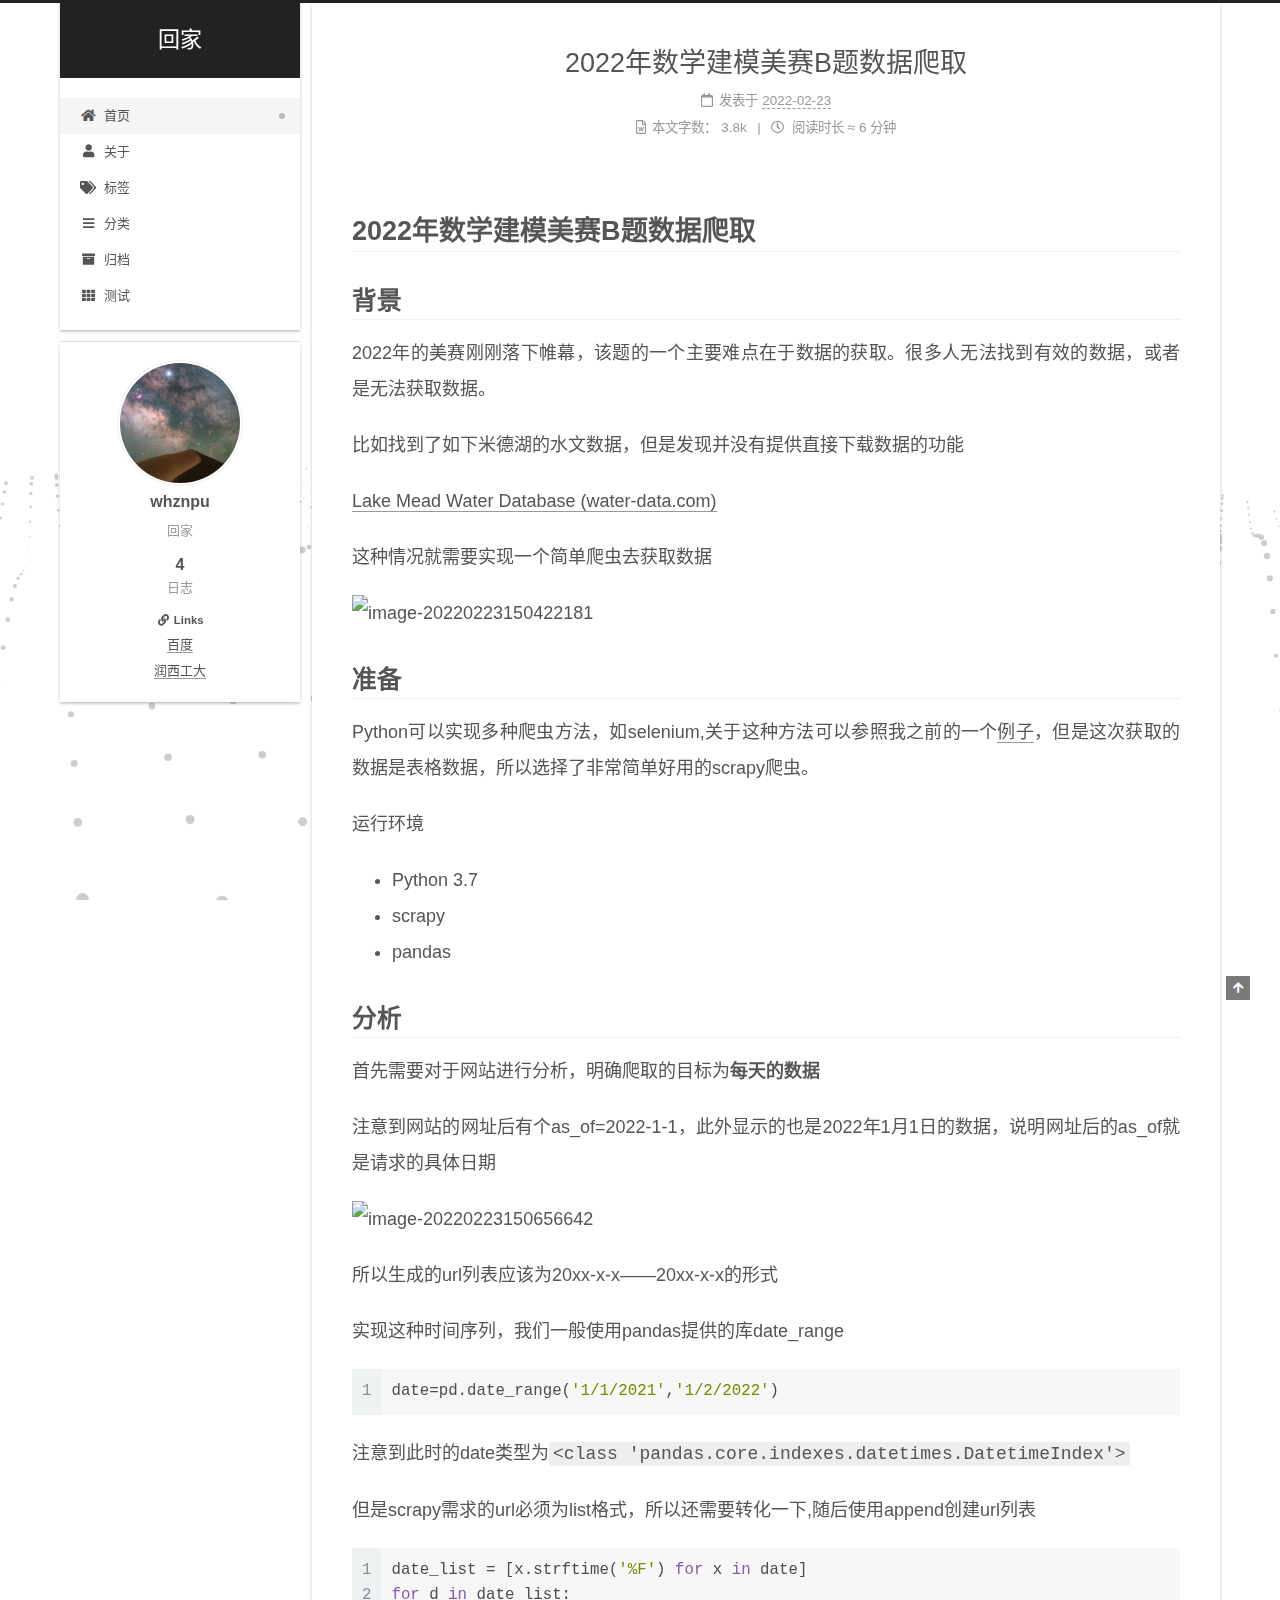
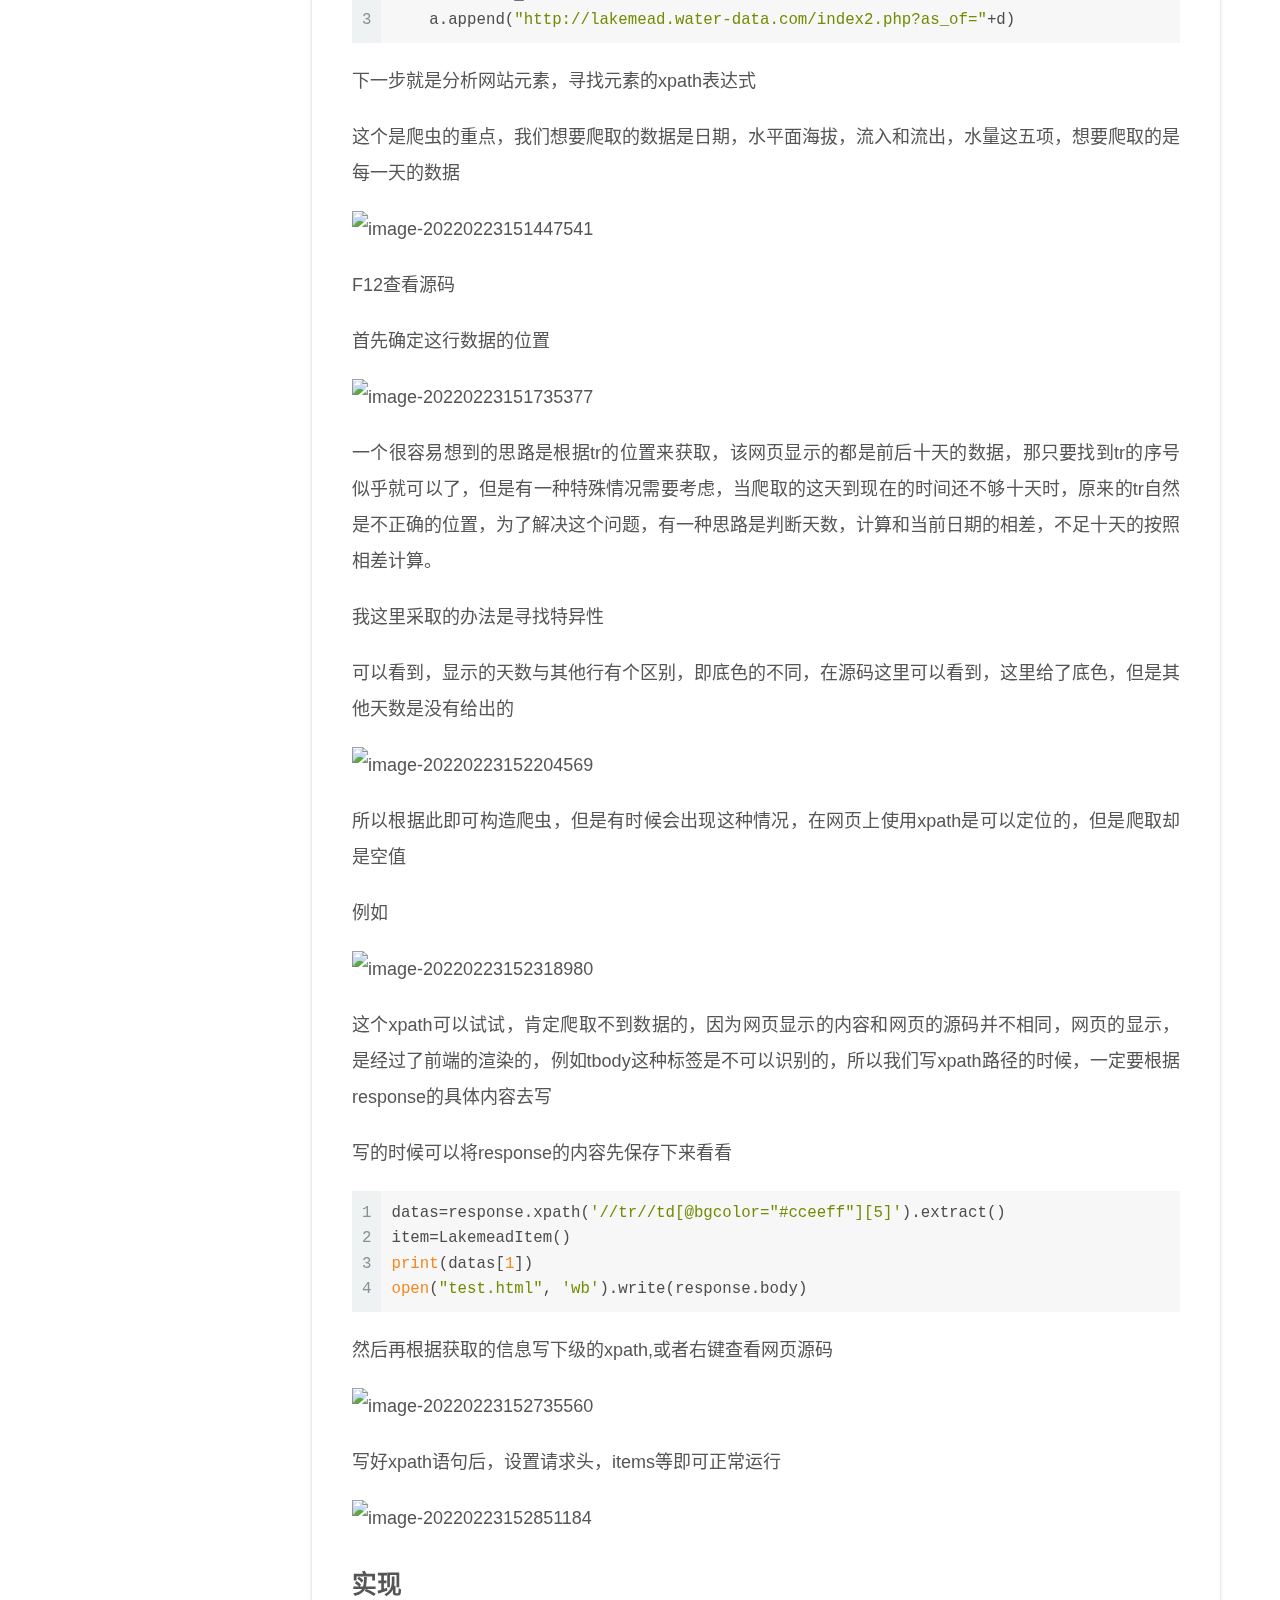
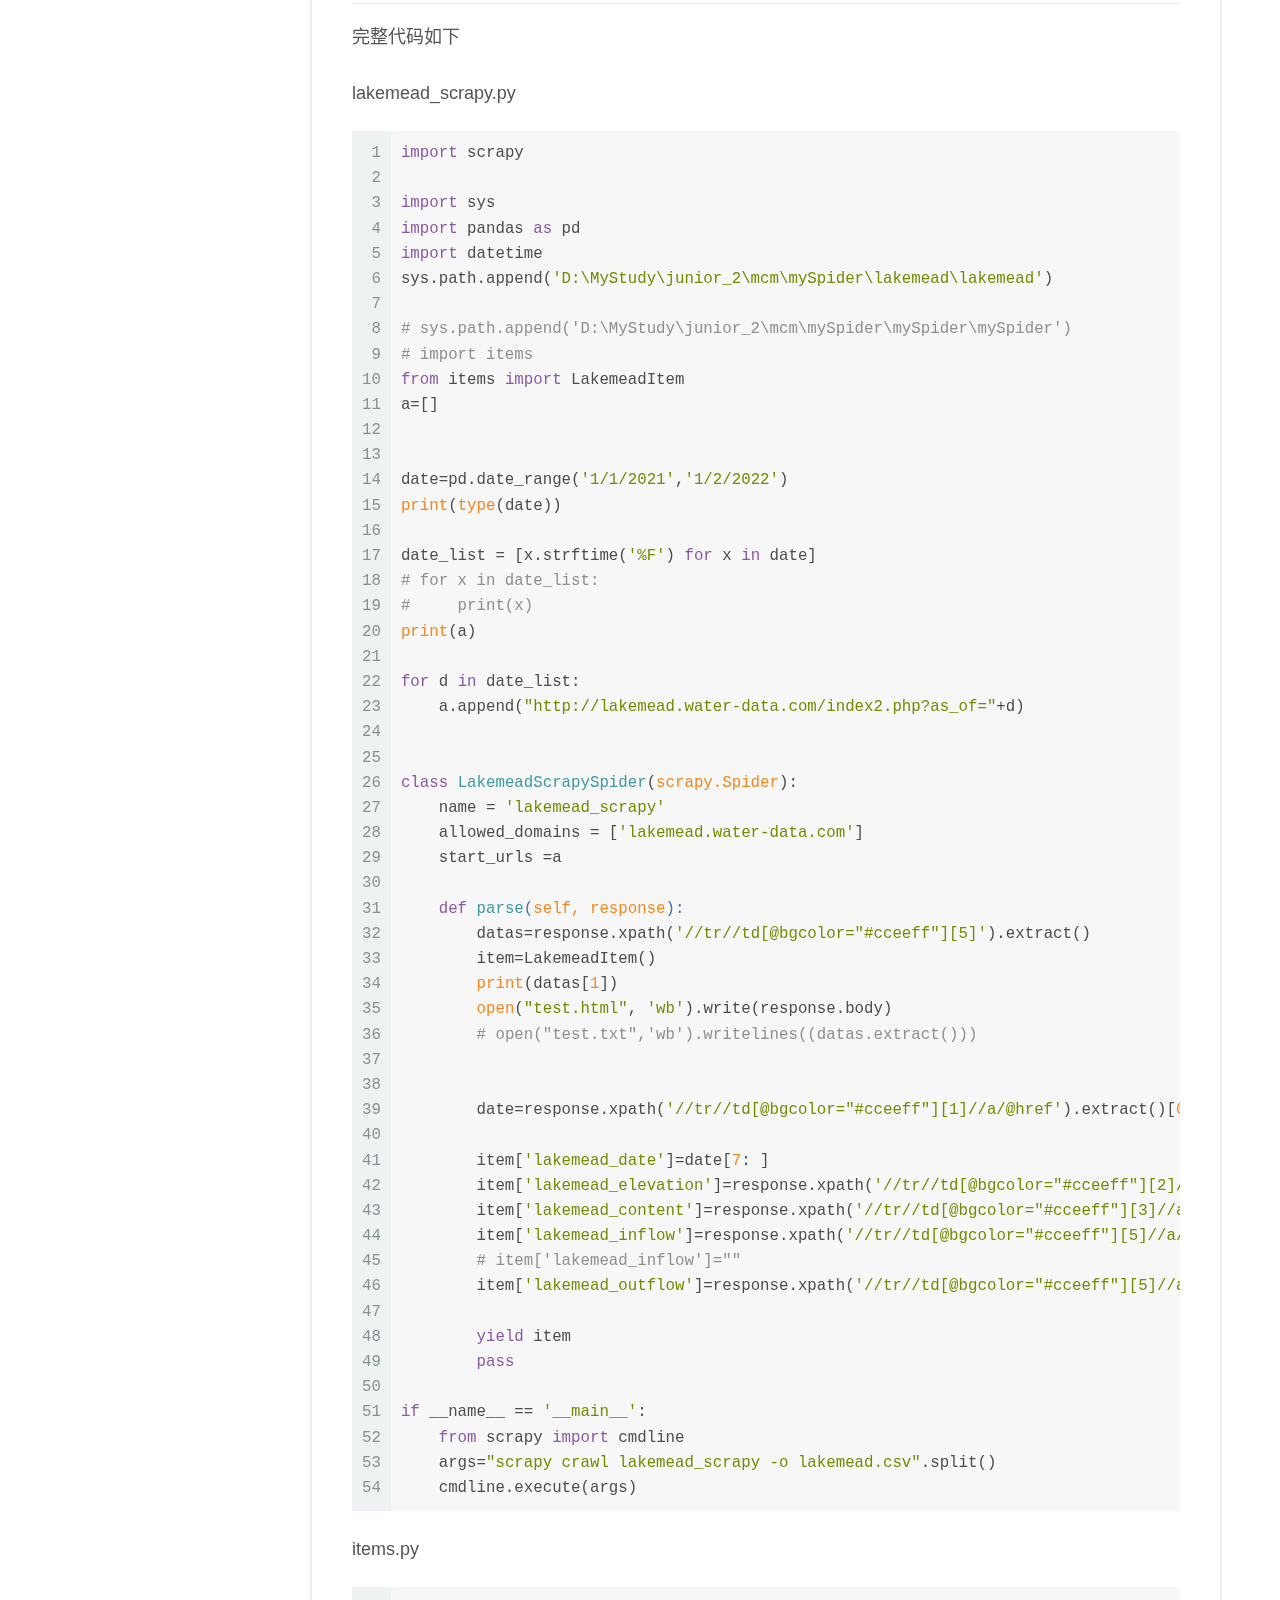
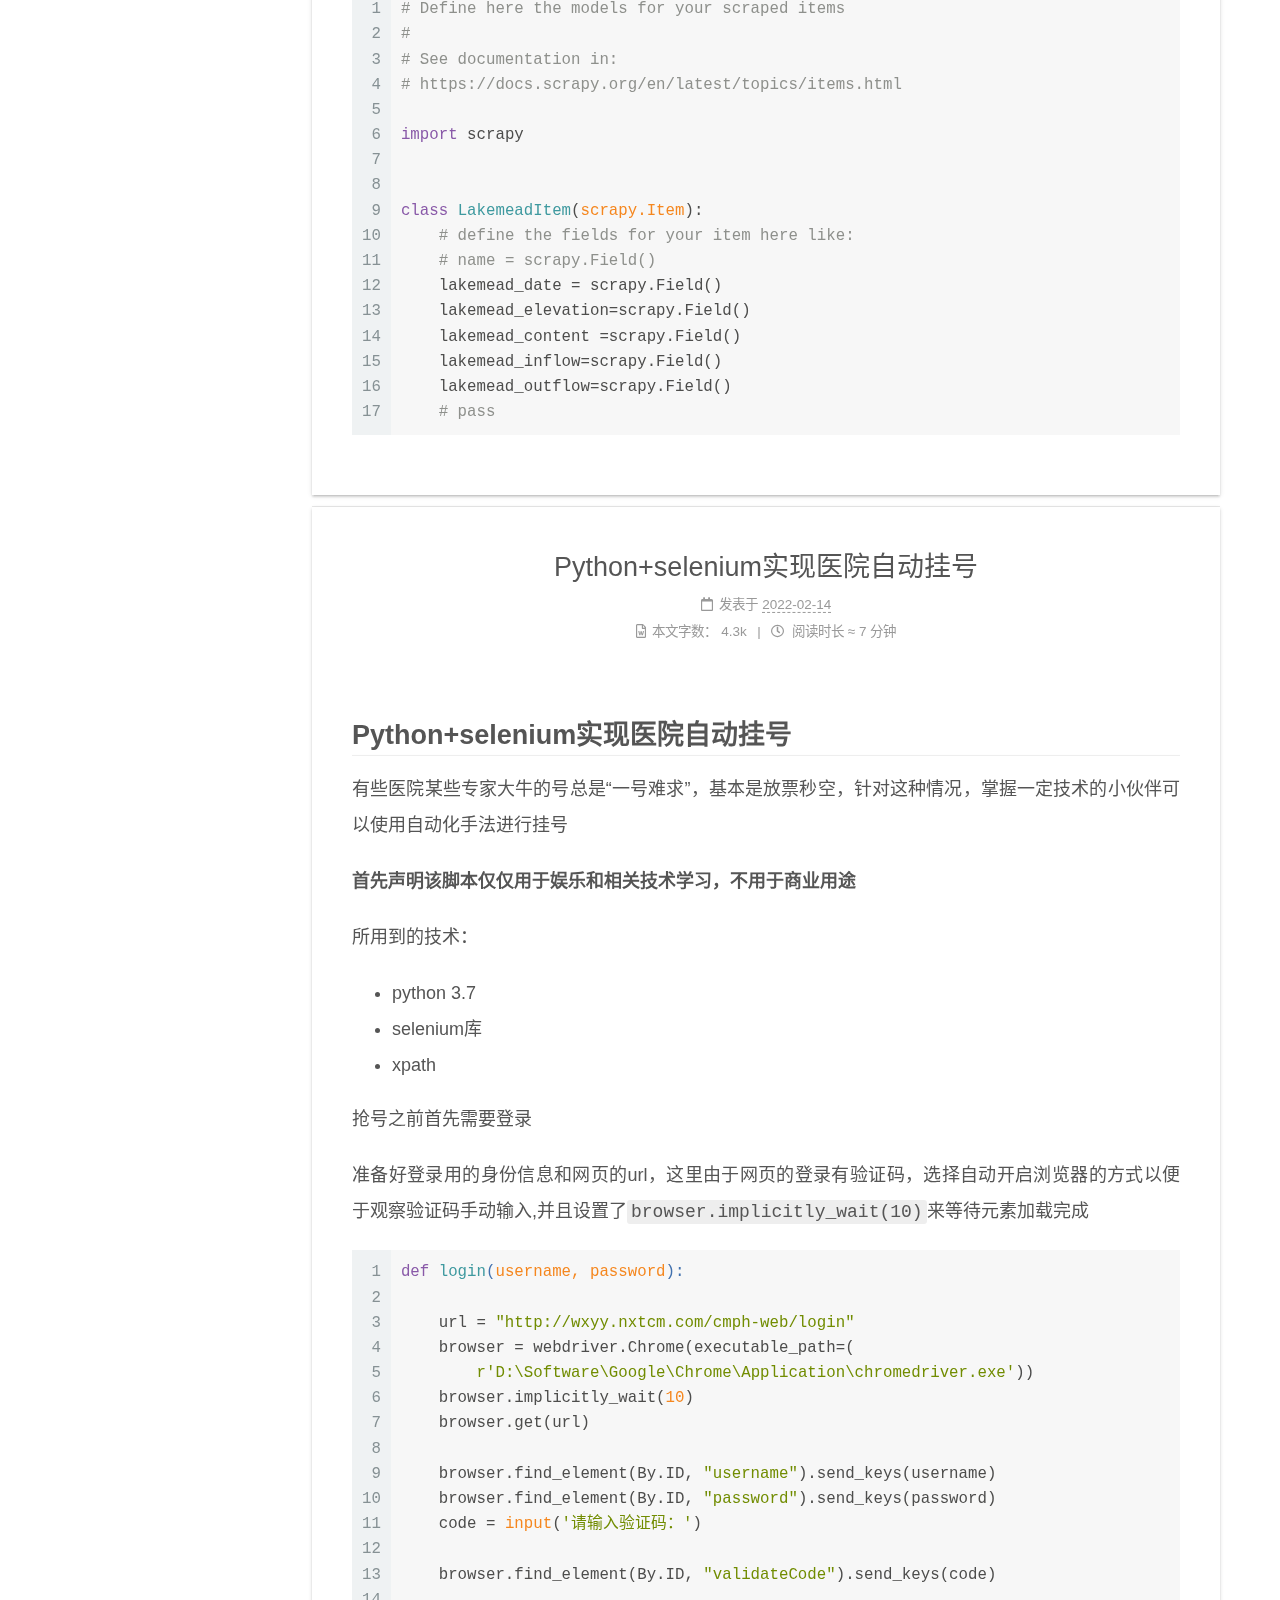
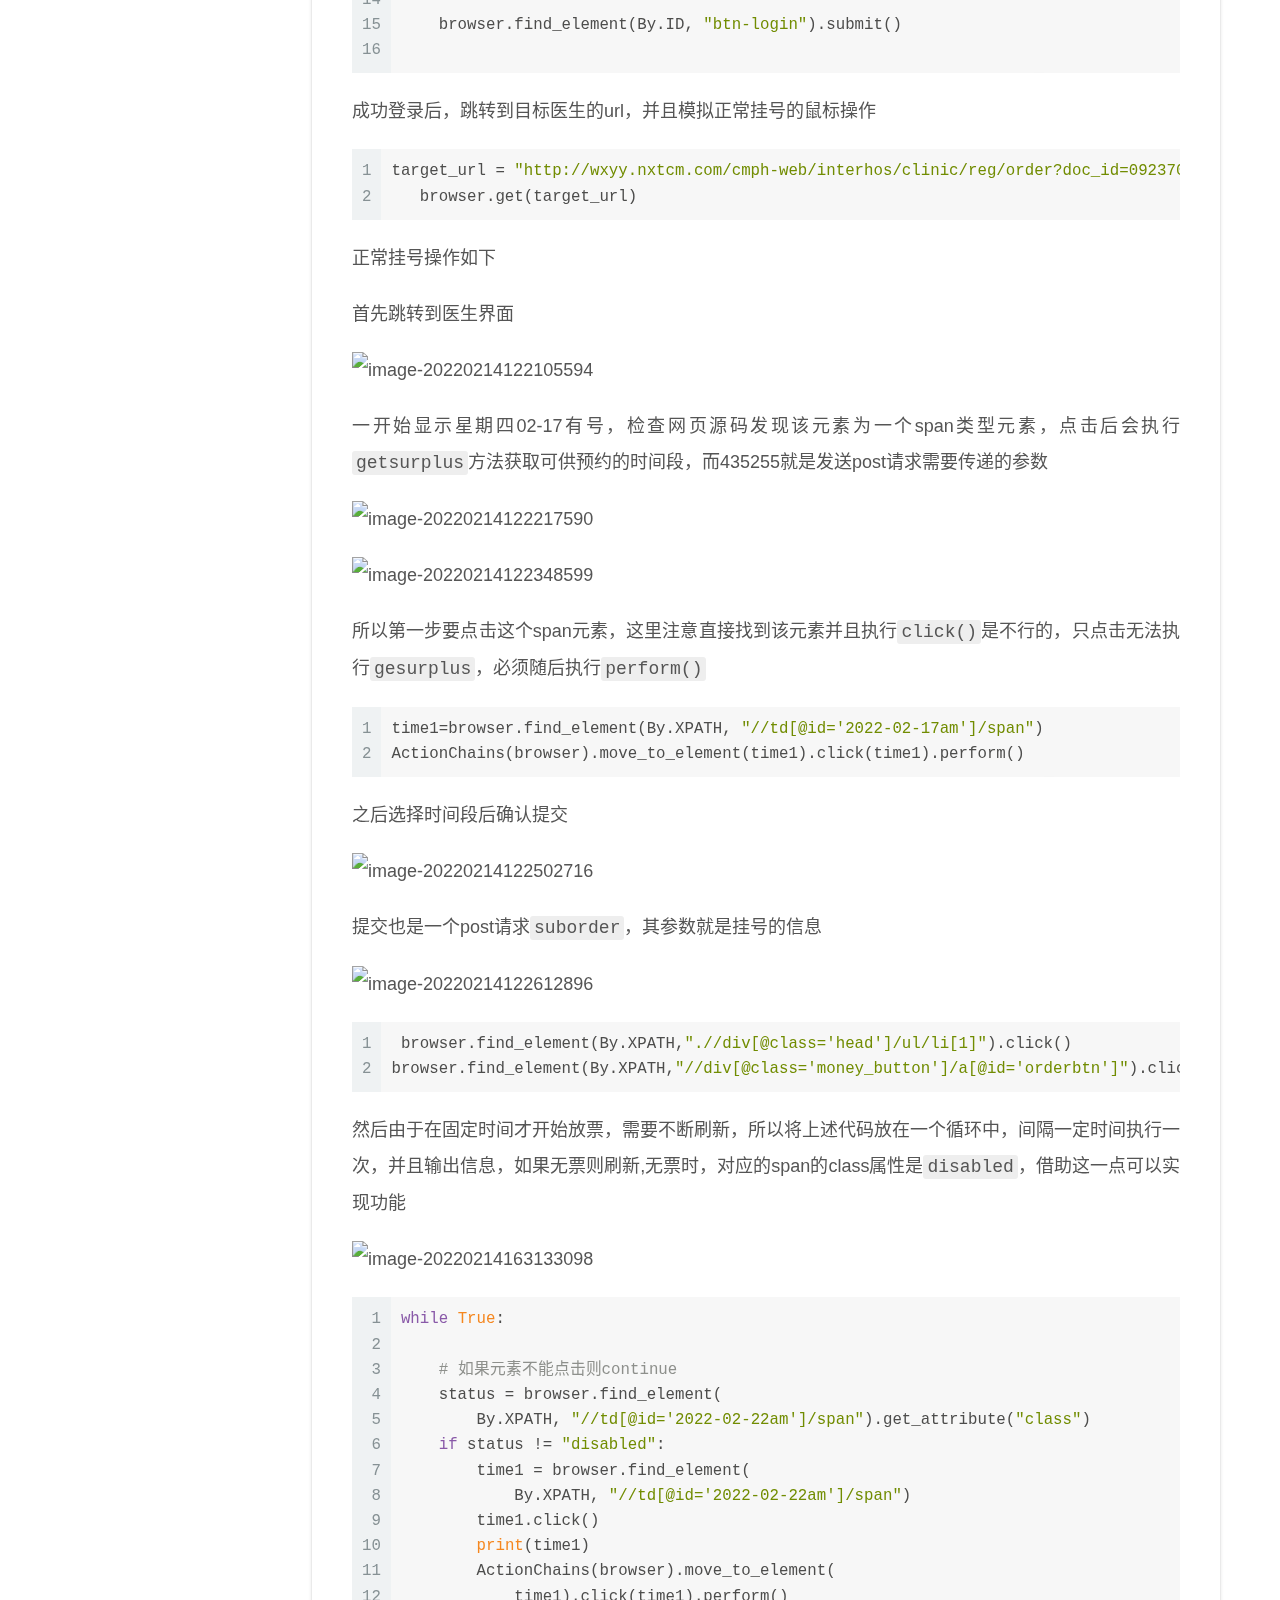
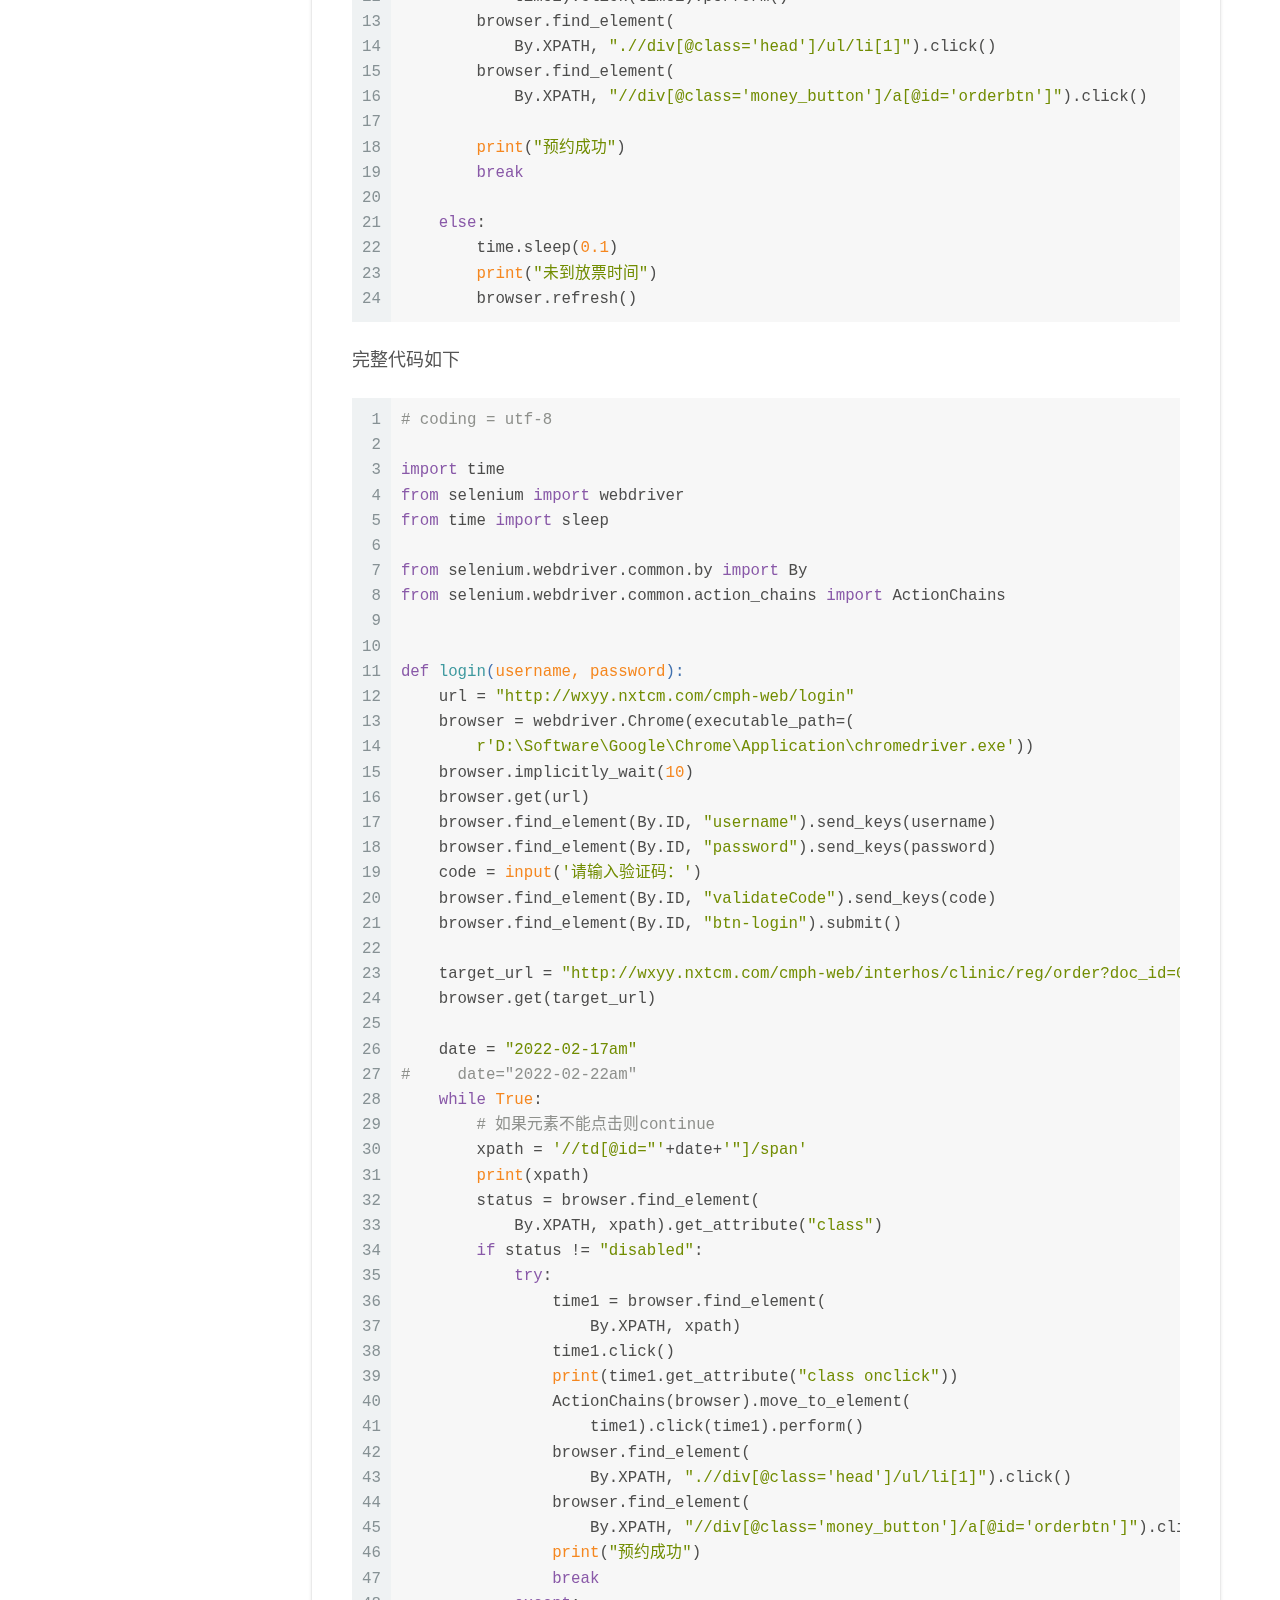
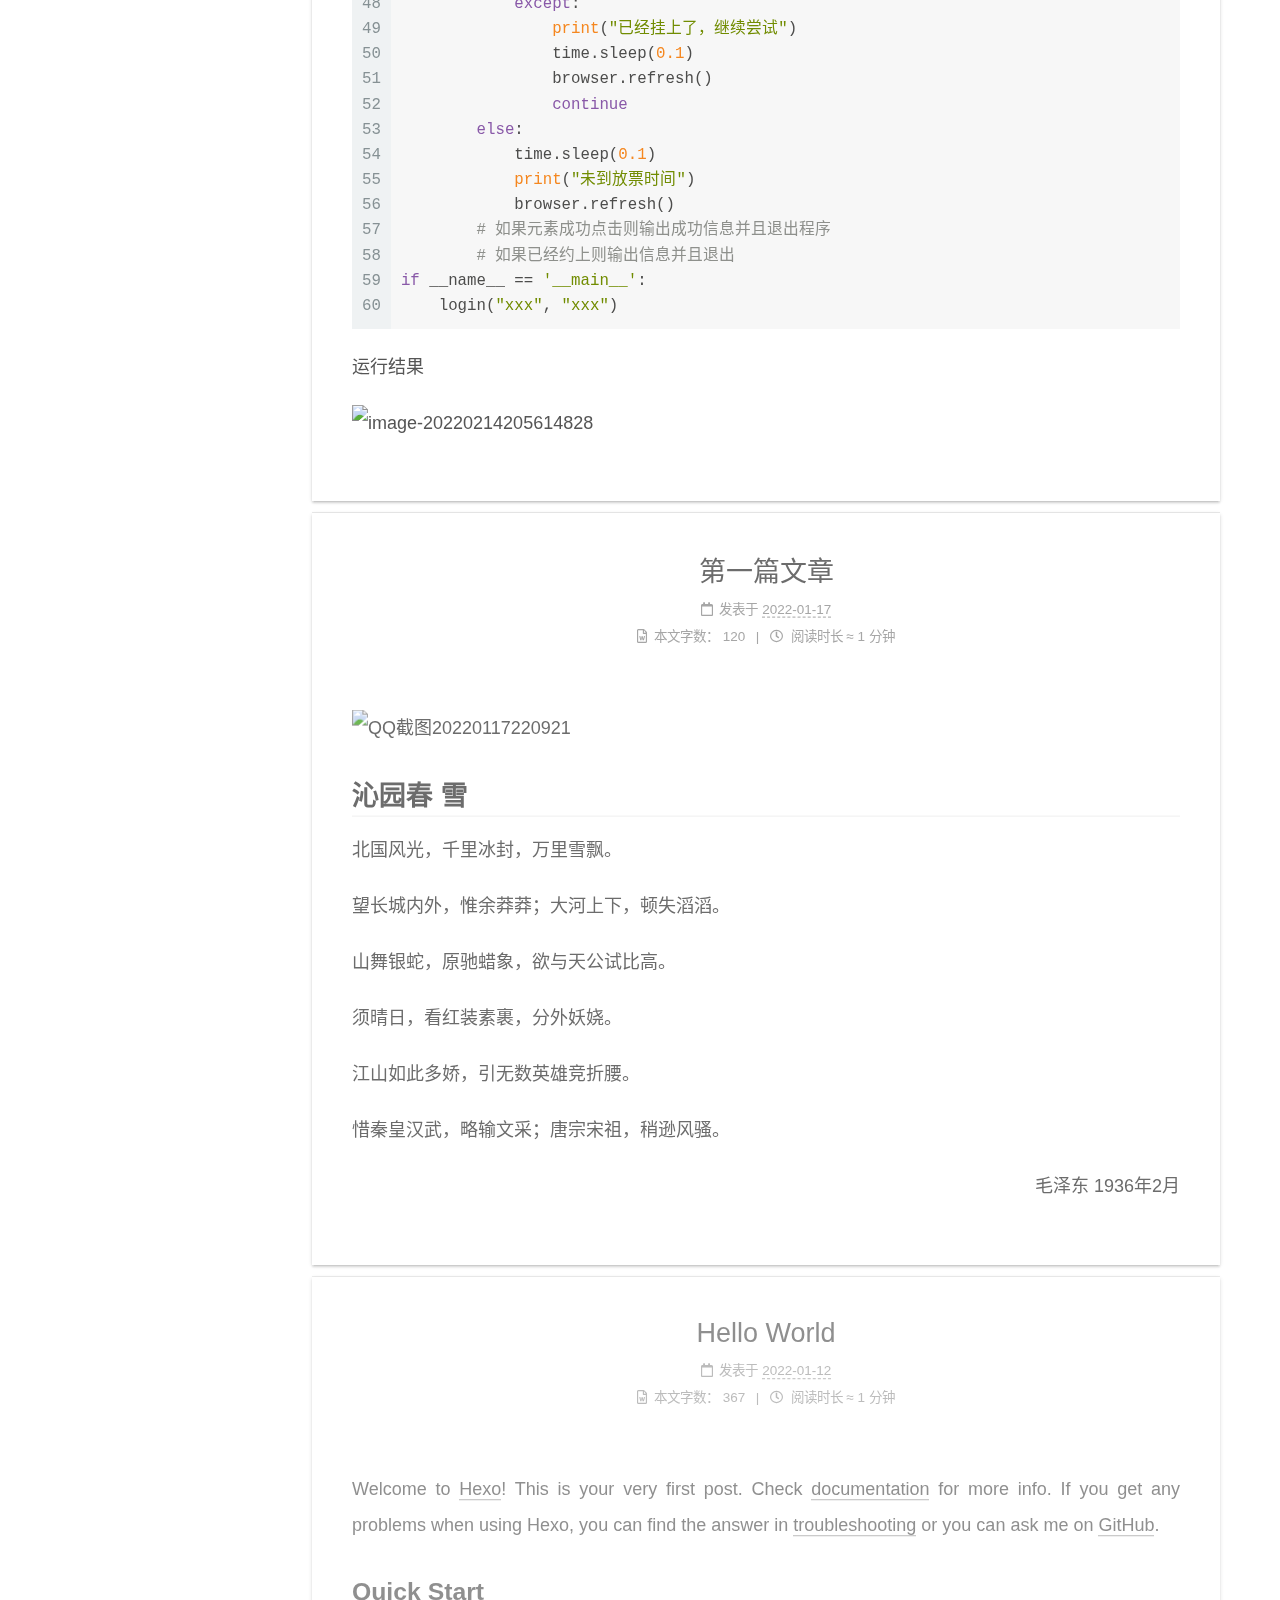
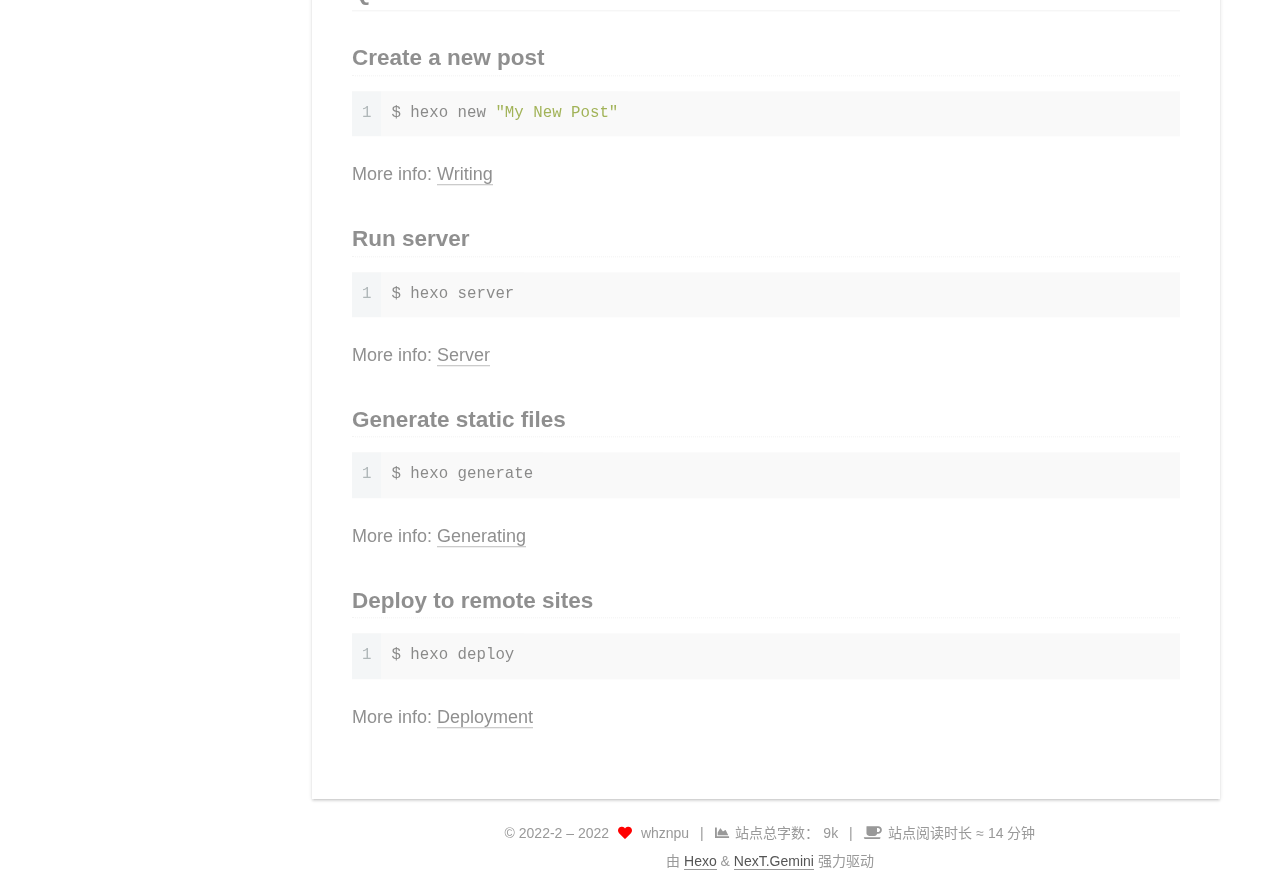
==== commit 371d93f5: "Site updated: 2022-02-23 16:07:20" ====
--- a/index.html
+++ b/index.html
@@ -183,7 +183,7 @@
       <header class="post-header">
         <h2 class="post-title" itemprop="name headline">
           
-            <a href="/2022/02/23/2022%E5%B9%B4%E6%95%B0%E5%AD%A6%E5%BB%BA%E6%A8%A1%E7%BE%8E%E8%B5%9BB%E9%A2%98%E6%95%B0%E6%8D%AE%E7%88%AC%E5%8F%96/" class="post-title-link" itemprop="url">未命名</a>
+            <a href="/2022/02/23/2022%E5%B9%B4%E6%95%B0%E5%AD%A6%E5%BB%BA%E6%A8%A1%E7%BE%8E%E8%B5%9BB%E9%A2%98%E6%95%B0%E6%8D%AE%E7%88%AC%E5%8F%96/" class="post-title-link" itemprop="url">2022年数学建模美赛B题数据爬取</a>
         </h2>
 
         <div class="post-meta">
@@ -194,7 +194,7 @@
               <span class="post-meta-item-text">发表于</span>
               
 
-              <time title="创建时间：2022-02-23 16:04:14 / 修改时间：15:34:12" itemprop="dateCreated datePublished" datetime="2022-02-23T16:04:14+08:00">2022-02-23</time>
+              <time title="创建时间：2022-02-23 16:07:00 / 修改时间：16:07:07" itemprop="dateCreated datePublished" datetime="2022-02-23T16:07:00+08:00">2022-02-23</time>
             </span>
 
           <br>
--- a/css/main.css
+++ b/css/main.css
@@ -1175,7 +1175,7 @@
 }
 .links-of-author a::before,
 .links-of-author span.exturl::before {
-  background: #0034ff;
+  background: #2aff90;
   border-radius: 50%;
   content: ' ';
   display: inline-block;
